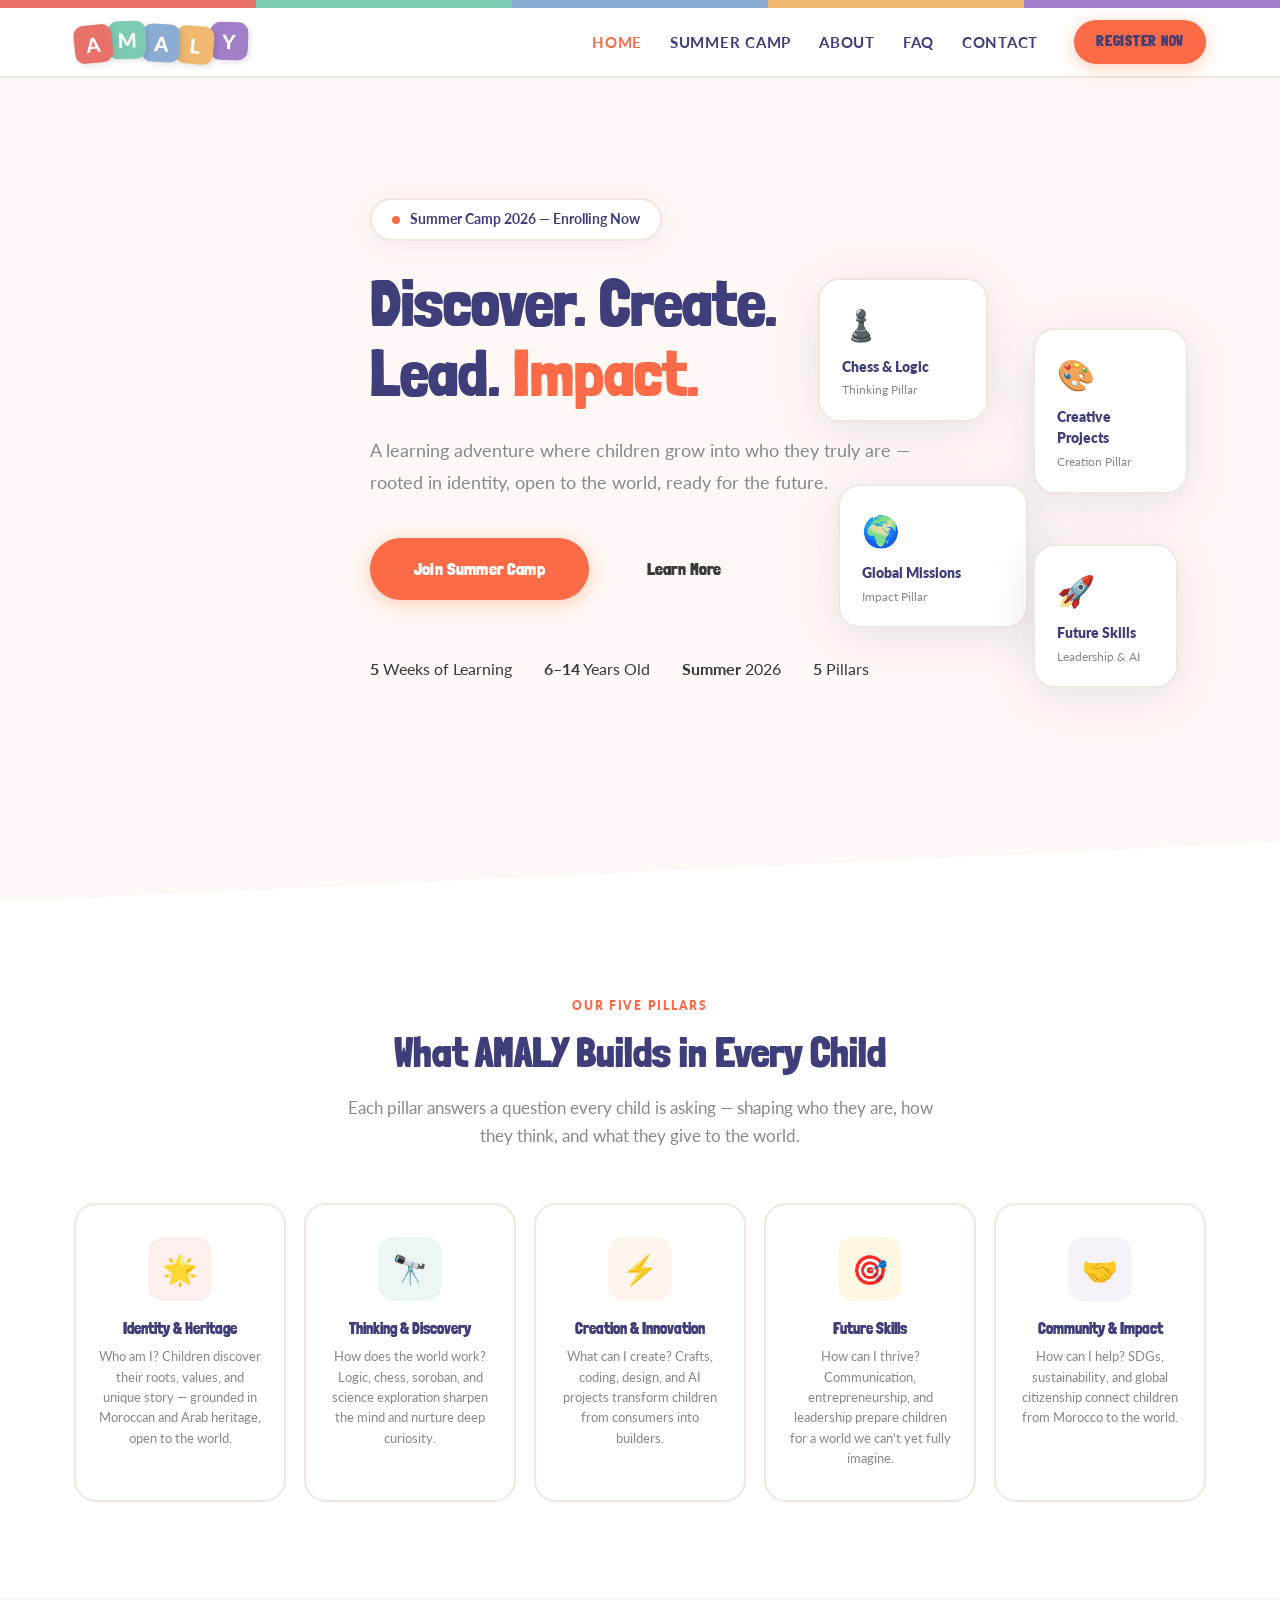
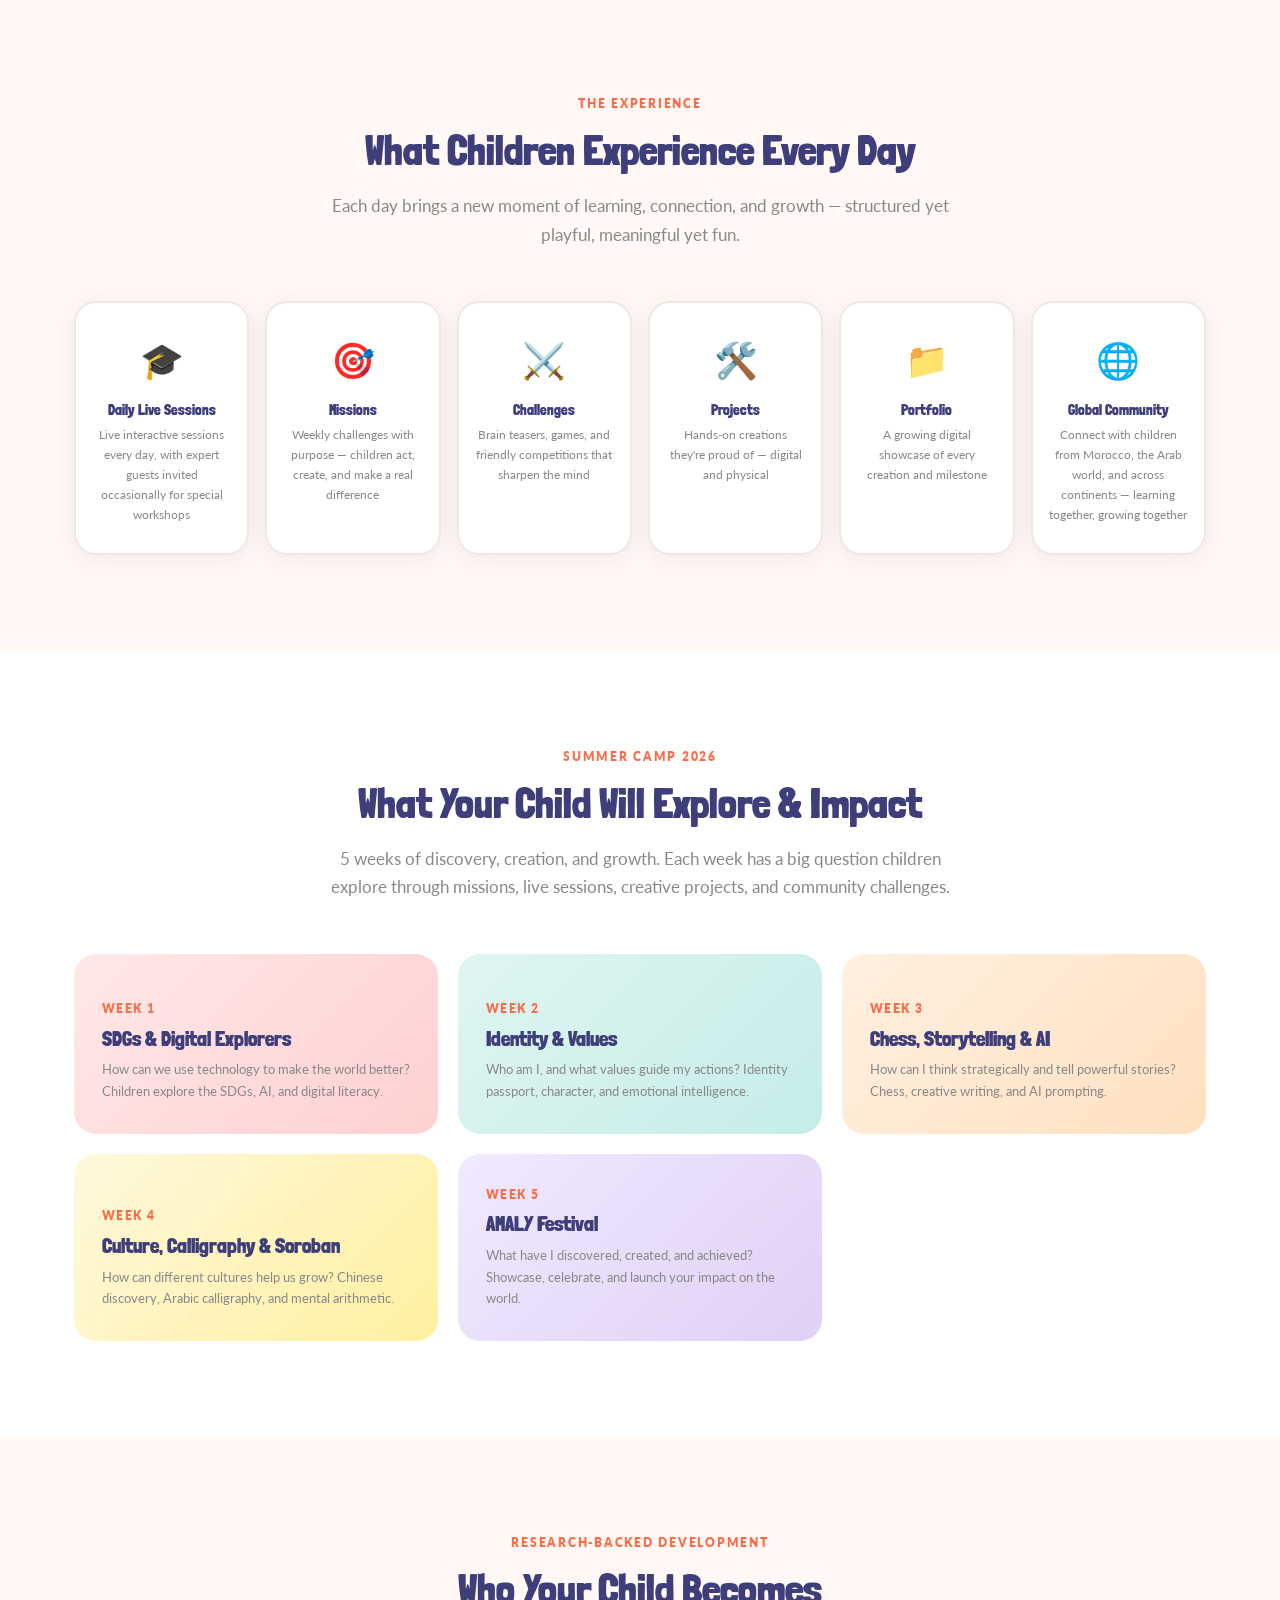
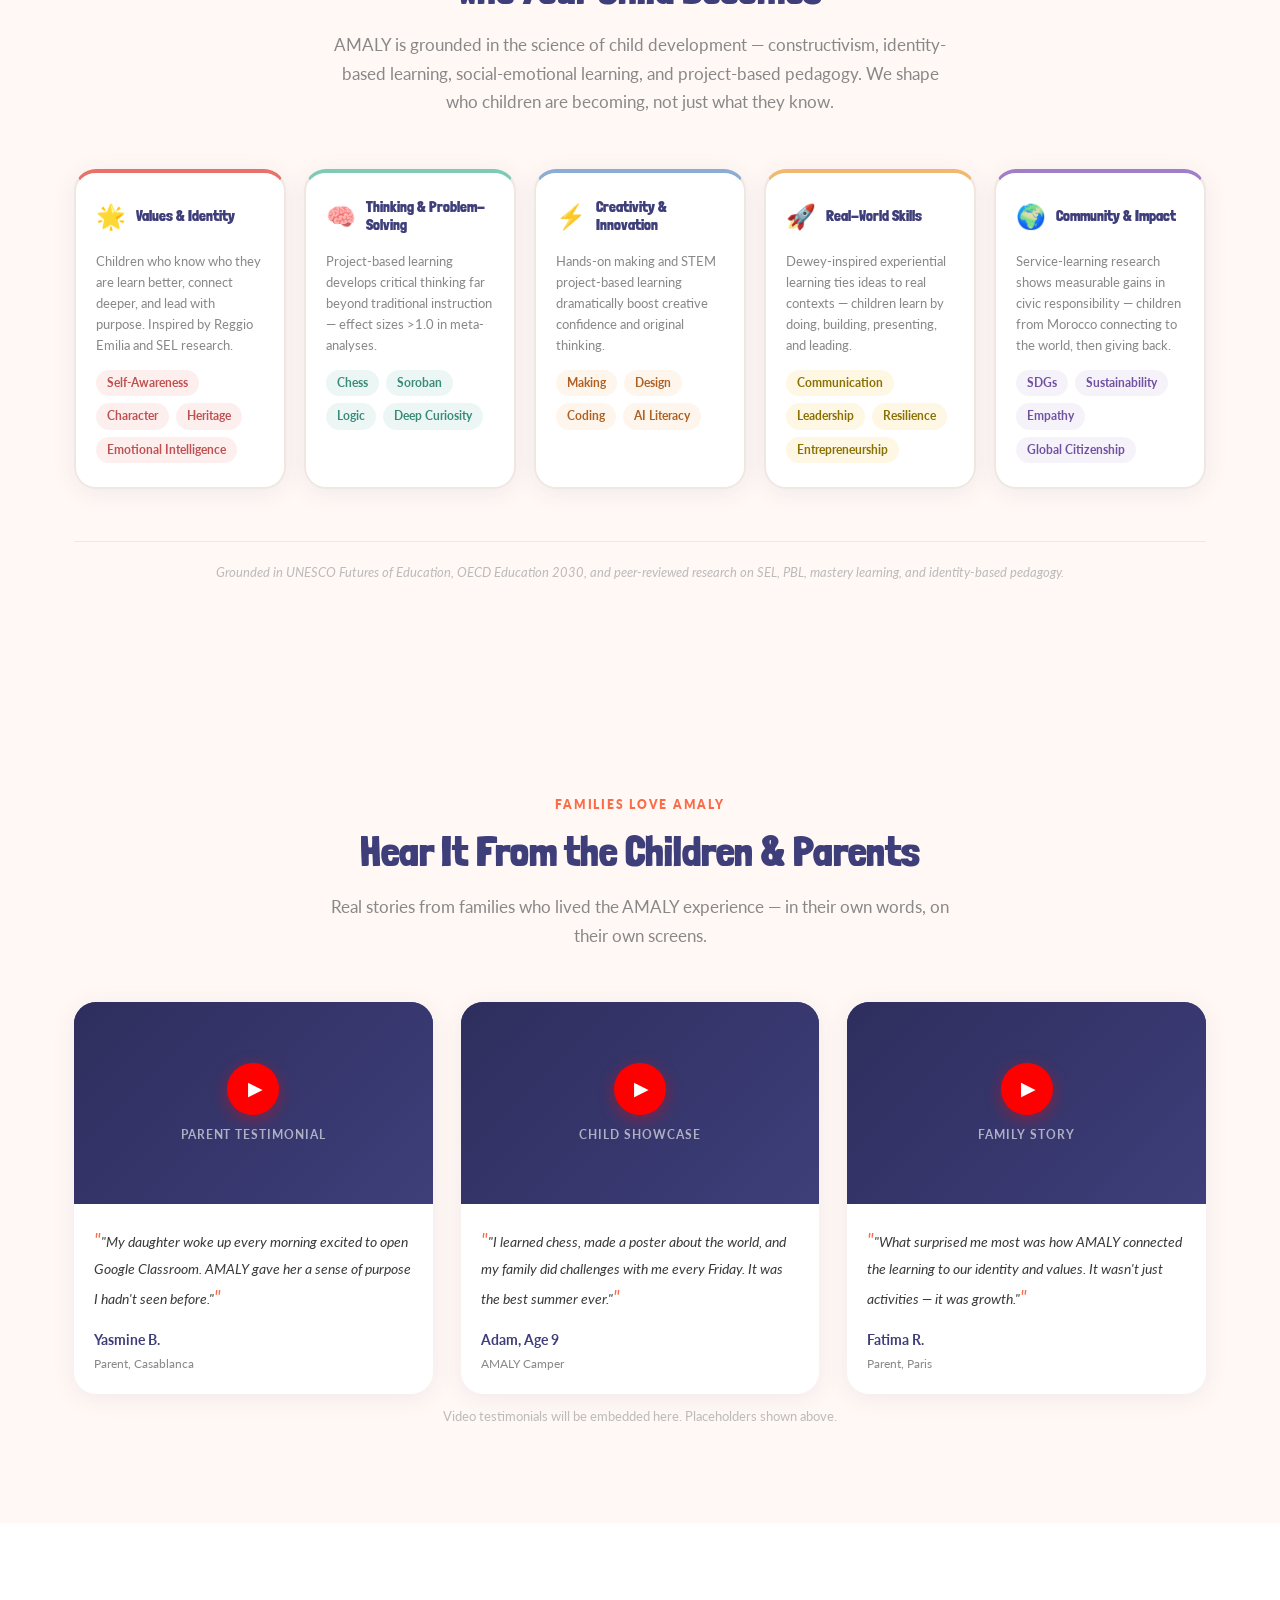
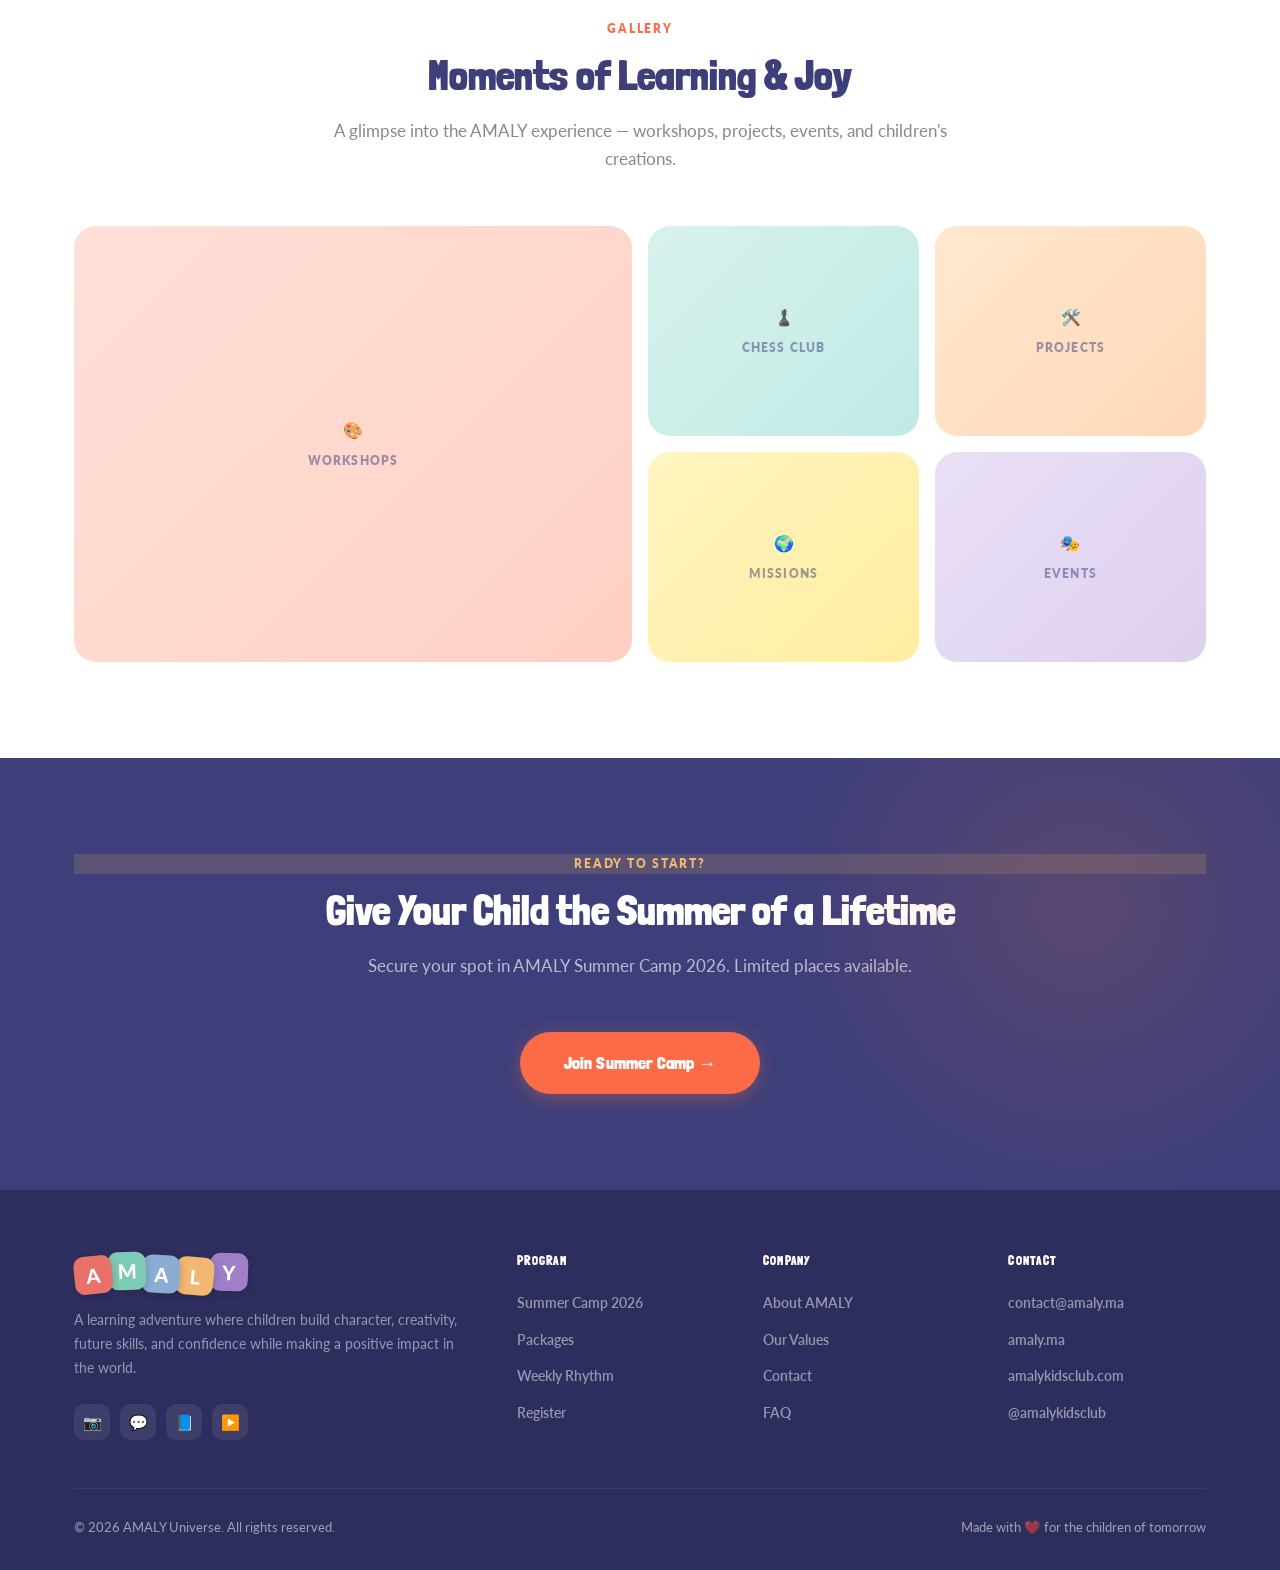
==== index.html @ b04ba28d "Logo colors, week cards, testimonials section, full weekly detail - Logo tiles: updated to exact col" ====
<!DOCTYPE html>
<html lang="en">
<head>
  <meta charset="UTF-8" />
  <meta name="viewport" content="width=device-width, initial-scale=1.0" />
  <title>AMALY Universe — Discover. Create. Lead. Impact.</title>
  <meta name="description" content="A learning adventure where children build character, creativity, future skills, and confidence while making a positive impact in the world." />
  <link rel="preconnect" href="https://fonts.googleapis.com" />
  <link rel="preconnect" href="https://fonts.gstatic.com" crossorigin />
  <link href="https://fonts.googleapis.com/css2?family=Londrina+Solid:wght@300;400;900&family=Lato:wght@400;700;900&display=swap" rel="stylesheet" />
  <link rel="stylesheet" href="css/style.css" />
</head>
<body>

<div class="top-stripe"></div>

<!-- NAVBAR -->
<nav class="navbar">
  <div class="navbar-inner">
    <a href="index.html" class="logo-tiles" style="text-decoration:none;">
      <div class="tile tile-coral">A</div>
      <div class="tile tile-mint">M</div>
      <div class="tile tile-peach">A</div>
      <div class="tile tile-yellow">L</div>
      <div class="tile tile-lavender">Y</div>
    </a>
    <ul class="nav-links">
      <li><a href="index.html" class="active">Home</a></li>
      <li><a href="summer-camp.html">Summer Camp</a></li>
      <li><a href="about.html">About</a></li>
      <li><a href="faq.html">FAQ</a></li>
      <li><a href="contact.html">Contact</a></li>
      <li><a href="register.html" class="btn btn-primary nav-cta">Register Now</a></li>
    </ul>
    <div class="hamburger" id="hamburger">
      <span></span><span></span><span></span>
    </div>
  </div>
</nav>

<!-- MOBILE NAV -->
<div class="mobile-nav">
  <button class="mobile-nav-close">✕</button>
  <a href="index.html">Home</a>
  <a href="summer-camp.html">Summer Camp</a>
  <a href="about.html">About</a>
  <a href="faq.html">FAQ</a>
  <a href="contact.html">Contact</a>
  <a href="register.html" class="btn btn-primary">Register Now</a>
</div>

<!-- HERO -->
<section class="hero">
  <div class="container">
    <div class="hero-content">
      <div class="hero-badge">
        <span class="dot"></span>
        Summer Camp 2026 — Enrolling Now
      </div>
      <h1 class="hero-title">
        Discover. Create.<br>Lead. <span class="highlight">Impact.</span>
      </h1>
      <p class="hero-sub">
        A learning adventure where children grow into who they truly are —
        rooted in identity, open to the world, ready for the future.
      </p>
      <div class="hero-ctas">
        <a href="summer-camp.html" class="btn btn-primary btn-lg">Join Summer Camp</a>
        <a href="#promises" class="btn btn-secondary btn-lg">Learn More</a>
      </div>
      <div class="hero-stats">
        <div class="hero-stat">
          <strong>5</strong>
          <span>Weeks of Learning</span>
        </div>
        <div class="hero-stat">
          <strong>6–14</strong>
          <span>Years Old</span>
        </div>
        <div class="hero-stat">
          <strong>Summer</strong>
          <span>2026</span>
        </div>
        <div class="hero-stat">
          <strong>5</strong>
          <span>Pillars</span>
        </div>
      </div>
    </div>
  </div>
  <div class="hero-visual">
    <div class="floating-cards">
      <div class="float-card">
        <div class="float-icon">♟️</div>
        <div class="float-label">Chess & Logic</div>
        <div class="float-sub">Thinking Pillar</div>
      </div>
      <div class="float-card">
        <div class="float-icon">🎨</div>
        <div class="float-label">Creative Projects</div>
        <div class="float-sub">Creation Pillar</div>
      </div>
      <div class="float-card">
        <div class="float-icon">🌍</div>
        <div class="float-label">Global Missions</div>
        <div class="float-sub">Impact Pillar</div>
      </div>
      <div class="float-card">
        <div class="float-icon">🚀</div>
        <div class="float-label">Future Skills</div>
        <div class="float-sub">Leadership & AI</div>
      </div>
    </div>
  </div>
</section>

<!-- SECTION 2: THE FIVE PILLARS -->
<section id="promises" class="promises">
  <div class="container">
    <div style="text-align:center;">
      <div class="section-label">Our Five Pillars</div>
      <h2 class="section-title">What AMALY Builds in Every Child</h2>
      <p class="section-sub">Each pillar answers a question every child is asking — shaping who they are,
        how they think, and what they give to the world.</p>
    </div>
    <div class="promises-grid">
      <div class="promise-card">
        <div class="promise-icon">🌟</div>
        <h3>Identity &amp; Heritage</h3>
        <p>Who am I? Children discover their roots, values, and unique story — grounded in Moroccan and Arab heritage, open to the world.</p>
      </div>
      <div class="promise-card">
        <div class="promise-icon">🔭</div>
        <h3>Thinking &amp; Discovery</h3>
        <p>How does the world work? Logic, chess, soroban, and science exploration sharpen the mind and nurture deep curiosity.</p>
      </div>
      <div class="promise-card">
        <div class="promise-icon">⚡</div>
        <h3>Creation &amp; Innovation</h3>
        <p>What can I create? Crafts, coding, design, and AI projects transform children from consumers into builders.</p>
      </div>
      <div class="promise-card">
        <div class="promise-icon">🎯</div>
        <h3>Future Skills</h3>
        <p>How can I thrive? Communication, entrepreneurship, and leadership prepare children for a world we can't yet fully imagine.</p>
      </div>
      <div class="promise-card">
        <div class="promise-icon">🤝</div>
        <h3>Community &amp; Impact</h3>
        <p>How can I help? SDGs, sustainability, and global citizenship connect children from Morocco to the world.</p>
      </div>
    </div>
  </div>
</section>

<!-- SECTION 3: WHAT CHILDREN EXPERIENCE -->
<section class="experience">
  <div class="container">
    <div style="text-align:center;">
      <div class="section-label">The Experience</div>
      <h2 class="section-title">What Children Experience Every Day</h2>
      <p class="section-sub">Each day brings a new moment of learning, connection, and growth —
        structured yet playful, meaningful yet fun.</p>
    </div>
    <div class="experience-grid">
      <div class="exp-card">
        <div class="exp-icon">🎓</div>
        <h3>Daily Live Sessions</h3>
        <p>Live interactive sessions every day, with expert guests invited occasionally for special workshops</p>
      </div>
      <div class="exp-card">
        <div class="exp-icon">🎯</div>
        <h3>Missions</h3>
        <p>Weekly challenges with purpose — children act, create, and make a real difference</p>
      </div>
      <div class="exp-card">
        <div class="exp-icon">⚔️</div>
        <h3>Challenges</h3>
        <p>Brain teasers, games, and friendly competitions that sharpen the mind</p>
      </div>
      <div class="exp-card">
        <div class="exp-icon">🛠️</div>
        <h3>Projects</h3>
        <p>Hands-on creations they're proud of — digital and physical</p>
      </div>
      <div class="exp-card">
        <div class="exp-icon">📁</div>
        <h3>Portfolio</h3>
        <p>A growing digital showcase of every creation and milestone</p>
      </div>
      <div class="exp-card">
        <div class="exp-icon">🌐</div>
        <h3>Global Community</h3>
        <p>Connect with children from Morocco, the Arab world, and across continents — learning together, growing together</p>
      </div>
    </div>
  </div>
</section>

<!-- SECTION 4: WHAT YOUR CHILD WILL EXPLORE -->
<section class="themes">
  <div class="container">
    <div style="text-align:center;">
      <div class="section-label">Summer Camp 2026</div>
      <h2 class="section-title">What Your Child Will Explore &amp; Impact</h2>
      <p class="section-sub">5 weeks of discovery, creation, and growth. Each week has a big question
        children explore through missions, live sessions, creative projects, and community challenges.</p>
    </div>
    <div class="themes-grid">
      <div class="theme-card">
        <div class="theme-content">
          <div class="theme-week">Week 1</div>
          <h3>SDGs &amp; Digital Explorers</h3>
          <p>How can we use technology to make the world better? Children explore the SDGs, AI, and digital literacy.</p>
        </div>
      </div>
      <div class="theme-card">
        <div class="theme-content">
          <div class="theme-week">Week 2</div>
          <h3>Identity &amp; Values</h3>
          <p>Who am I, and what values guide my actions? Identity passport, character, and emotional intelligence.</p>
        </div>
      </div>
      <div class="theme-card">
        <div class="theme-content">
          <div class="theme-week">Week 3</div>
          <h3>Chess, Storytelling &amp; AI</h3>
          <p>How can I think strategically and tell powerful stories? Chess, creative writing, and AI prompting.</p>
        </div>
      </div>
      <div class="theme-card">
        <div class="theme-content">
          <div class="theme-week">Week 4</div>
          <h3>Culture, Calligraphy &amp; Soroban</h3>
          <p>How can different cultures help us grow? Chinese discovery, Arabic calligraphy, and mental arithmetic.</p>
        </div>
      </div>
      <div class="theme-card">
        <div class="theme-content">
          <div class="theme-week">Week 5</div>
          <h3>AMALY Festival</h3>
          <p>What have I discovered, created, and achieved? Showcase, celebrate, and launch your impact on the world.</p>
        </div>
      </div>
    </div>
  </div>
</section>

<!-- SECTION 5: WHO YOUR CHILD BECOMES -->
<section class="competencies">
  <div class="container">
    <div class="comp-header" style="text-align:center;">
      <div class="section-label">Research-Backed Development</div>
      <h2 class="section-title">Who Your Child Becomes</h2>
      <p class="section-sub">AMALY is grounded in the science of child development —
        constructivism, identity-based learning, social-emotional learning, and project-based pedagogy.
        We shape who children are becoming, not just what they know.</p>
    </div>
    <div class="comp-grid">
      <div class="comp-pillar">
        <div class="comp-pillar-header">
          <div class="comp-emoji">🌟</div>
          <h3>Values &amp; Identity</h3>
        </div>
        <p class="comp-desc">Children who know who they are learn better, connect deeper, and lead with purpose. Inspired by Reggio Emilia and SEL research.</p>
        <div class="comp-tags">
          <span class="comp-tag">Self-Awareness</span>
          <span class="comp-tag">Character</span>
          <span class="comp-tag">Heritage</span>
          <span class="comp-tag">Emotional Intelligence</span>
        </div>
      </div>
      <div class="comp-pillar">
        <div class="comp-pillar-header">
          <div class="comp-emoji">🧠</div>
          <h3>Thinking &amp; Problem-Solving</h3>
        </div>
        <p class="comp-desc">Project-based learning develops critical thinking far beyond traditional instruction — effect sizes >1.0 in meta-analyses.</p>
        <div class="comp-tags">
          <span class="comp-tag">Chess</span>
          <span class="comp-tag">Soroban</span>
          <span class="comp-tag">Logic</span>
          <span class="comp-tag">Deep Curiosity</span>
        </div>
      </div>
      <div class="comp-pillar">
        <div class="comp-pillar-header">
          <div class="comp-emoji">⚡</div>
          <h3>Creativity &amp; Innovation</h3>
        </div>
        <p class="comp-desc">Hands-on making and STEM project-based learning dramatically boost creative confidence and original thinking.</p>
        <div class="comp-tags">
          <span class="comp-tag">Making</span>
          <span class="comp-tag">Design</span>
          <span class="comp-tag">Coding</span>
          <span class="comp-tag">AI Literacy</span>
        </div>
      </div>
      <div class="comp-pillar">
        <div class="comp-pillar-header">
          <div class="comp-emoji">🚀</div>
          <h3>Real-World Skills</h3>
        </div>
        <p class="comp-desc">Dewey-inspired experiential learning ties ideas to real contexts — children learn by doing, building, presenting, and leading.</p>
        <div class="comp-tags">
          <span class="comp-tag">Communication</span>
          <span class="comp-tag">Leadership</span>
          <span class="comp-tag">Resilience</span>
          <span class="comp-tag">Entrepreneurship</span>
        </div>
      </div>
      <div class="comp-pillar">
        <div class="comp-pillar-header">
          <div class="comp-emoji">🌍</div>
          <h3>Community &amp; Impact</h3>
        </div>
        <p class="comp-desc">Service-learning research shows measurable gains in civic responsibility — children from Morocco connecting to the world, then giving back.</p>
        <div class="comp-tags">
          <span class="comp-tag">SDGs</span>
          <span class="comp-tag">Sustainability</span>
          <span class="comp-tag">Empathy</span>
          <span class="comp-tag">Global Citizenship</span>
        </div>
      </div>
    </div>

    <div class="research-note">
      <p>Grounded in UNESCO Futures of Education, OECD Education 2030, and peer-reviewed research on SEL, PBL, mastery learning, and identity-based pedagogy.</p>
    </div>

  </div>
</section>

<!-- SECTION 6: TESTIMONIALS -->
<section class="testimonials">
  <div class="container">
    <div style="text-align:center;">
      <div class="section-label">Families Love AMALY</div>
      <h2 class="section-title">Hear It From the Children &amp; Parents</h2>
      <p class="section-sub">Real stories from families who lived the AMALY experience —
        in their own words, on their own screens.</p>
    </div>
    <div class="testimonials-grid">

      <div class="testimonial-card">
        <div class="yt-placeholder">
          <div class="yt-thumb">
            <div class="yt-play">▶</div>
            <div class="yt-label">Parent Testimonial</div>
          </div>
        </div>
        <div class="testimonial-body">
          <p class="testimonial-quote">"My daughter woke up every morning excited to open Google Classroom. AMALY gave her a sense of purpose I hadn't seen before."</p>
          <div class="testimonial-author">
            <strong>Yasmine B.</strong>
            <span>Parent, Casablanca</span>
          </div>
        </div>
      </div>

      <div class="testimonial-card">
        <div class="yt-placeholder">
          <div class="yt-thumb">
            <div class="yt-play">▶</div>
            <div class="yt-label">Child Showcase</div>
          </div>
        </div>
        <div class="testimonial-body">
          <p class="testimonial-quote">"I learned chess, made a poster about the world, and my family did challenges with me every Friday. It was the best summer ever."</p>
          <div class="testimonial-author">
            <strong>Adam, Age 9</strong>
            <span>AMALY Camper</span>
          </div>
        </div>
      </div>

      <div class="testimonial-card">
        <div class="yt-placeholder">
          <div class="yt-thumb">
            <div class="yt-play">▶</div>
            <div class="yt-label">Family Story</div>
          </div>
        </div>
        <div class="testimonial-body">
          <p class="testimonial-quote">"What surprised me most was how AMALY connected the learning to our identity and values. It wasn't just activities — it was growth."</p>
          <div class="testimonial-author">
            <strong>Fatima R.</strong>
            <span>Parent, Paris</span>
          </div>
        </div>
      </div>

    </div>
    <p style="text-align:center; color:var(--gray-lt); font-size:0.82rem; margin-top:12px;">
      Video testimonials will be embedded here. Placeholders shown above.
    </p>
  </div>
</section>

<!-- SECTION 7: GALLERY -->
<section class="gallery">
  <div class="container">
    <div style="text-align:center;">
      <div class="section-label">Gallery</div>
      <h2 class="section-title">Moments of Learning &amp; Joy</h2>
      <p class="section-sub">A glimpse into the AMALY experience —
        workshops, projects, events, and children's creations.</p>
    </div>
    <div class="gallery-grid">
      <div class="gallery-item">
        <div class="gallery-placeholder">
          <div>🎨</div>
          <span>Workshops</span>
        </div>
      </div>
      <div class="gallery-item">
        <div class="gallery-placeholder">
          <div>♟️</div>
          <span>Chess Club</span>
        </div>
      </div>
      <div class="gallery-item">
        <div class="gallery-placeholder">
          <div>🛠️</div>
          <span>Projects</span>
        </div>
      </div>
      <div class="gallery-item">
        <div class="gallery-placeholder">
          <div>🌍</div>
          <span>Missions</span>
        </div>
      </div>
      <div class="gallery-item">
        <div class="gallery-placeholder">
          <div>🎭</div>
          <span>Events</span>
        </div>
      </div>
    </div>
  </div>
</section>

<!-- FINAL CTA -->
<section class="home-cta">
  <div class="container">
    <div class="section-label">Ready to Start?</div>
    <h2 class="section-title">Give Your Child the Summer of a Lifetime</h2>
    <p class="section-sub">Secure your spot in AMALY Summer Camp 2026. Limited places available.</p>
    <a href="register.html" class="btn btn-primary btn-lg">Join Summer Camp →</a>
  </div>
</section>

<!-- FOOTER -->
<footer>
  <div class="container">
    <div class="footer-grid">
      <div class="footer-brand">
        <div class="logo-tiles" style="margin-bottom:12px;">
          <div class="tile tile-coral">A</div>
          <div class="tile tile-mint">M</div>
          <div class="tile tile-peach">A</div>
          <div class="tile tile-yellow">L</div>
          <div class="tile tile-lavender">Y</div>
        </div>
        <p>A learning adventure where children build character, creativity, future skills, and confidence while making a positive impact in the world.</p>
        <div class="footer-socials">
          <a href="#" class="social-link" aria-label="Instagram">📷</a>
          <a href="#" class="social-link" aria-label="WhatsApp">💬</a>
          <a href="#" class="social-link" aria-label="Facebook">📘</a>
          <a href="#" class="social-link" aria-label="YouTube">▶️</a>
        </div>
      </div>
      <div>
        <h4>Program</h4>
        <ul>
          <li><a href="summer-camp.html">Summer Camp 2026</a></li>
          <li><a href="summer-camp.html#packages">Packages</a></li>
          <li><a href="summer-camp.html#rhythm">Weekly Rhythm</a></li>
          <li><a href="register.html">Register</a></li>
        </ul>
      </div>
      <div>
        <h4>Company</h4>
        <ul>
          <li><a href="about.html">About AMALY</a></li>
          <li><a href="about.html#values">Our Values</a></li>
          <li><a href="contact.html">Contact</a></li>
          <li><a href="faq.html">FAQ</a></li>
        </ul>
      </div>
      <div>
        <h4>Contact</h4>
        <ul>
          <li><a href="mailto:contact@amaly.ma">contact@amaly.ma</a></li>
          <li><a href="#">amaly.ma</a></li>
          <li><a href="#">amalykidsclub.com</a></li>
          <li><a href="#">@amalykidsclub</a></li>
        </ul>
      </div>
    </div>
    <div class="footer-bottom">
      <span>© 2026 AMALY Universe. All rights reserved.</span>
      <span>Made with ❤️ for the children of tomorrow</span>
    </div>
  </div>
</footer>

<script src="js/main.js"></script>
</body>
</html>
---- css/style.css ----
/* ============================================
   AMALY Universe — Brand-aligned Styles
   Colors & identity from amalykidsclub.com
   ============================================ */

/* --- RESET & BASE --- */
*, *::before, *::after { box-sizing: border-box; margin: 0; padding: 0; }

:root {
  /* AMALY Brand Palette — exact logo tile colors */
  --coral:    #E8716A;   /* A — coral salmon */
  --mint:     #7ECBB5;   /* M — sage mint */
  --peach:    #8BADD4;   /* A — periwinkle blue */
  --yellow:   #F0B870;   /* L — warm peach */
  --lavender: #A07EC8;   /* Y — medium purple */

  /* Primary action color (exact from amalykidsclub.com) */
  --primary:  #fb6b47;
  --primary-dark: #abcd52;   /* AMALY signature: orange→lime hover */

  /* Navy from top bar + teal accent from site */
  --navy:     #3E3E7A;
  --navy-dark:#2E2E5E;
  --teal:     #01a2a6;

  /* Neutrals */
  --white:    #FFFFFF;
  --cream:    #FFF8F4;   /* warm off-white */
  --light:    #FFF3EE;
  --border:   #F0E8E0;
  --text:     #3A3A3A;
  --gray:     #888888;
  --gray-lt:  #BBBBBB;

  --font-head:  'Londrina Solid', cursive;
  --font-body:  'Lato', sans-serif;

  --radius:     14px;
  --radius-lg:  22px;
  --radius-xl:  32px;
  --shadow:     0 4px 24px rgba(62,62,122,0.08);
  --shadow-lg:  0 8px 48px rgba(62,62,122,0.13);
  --transition: 0.25s ease;
}

html { scroll-behavior: smooth; font-size: 16px; }

body {
  font-family: var(--font-body);
  color: var(--text);
  background: var(--white);
  line-height: 1.6;
  overflow-x: hidden;
}

h1, h2, h3, h4, h5 {
  font-family: var(--font-head);
  font-weight: 800;
  line-height: 1.2;
}

a { text-decoration: none; color: inherit; }
img { max-width: 100%; height: auto; display: block; }
ul { list-style: none; }

.container {
  max-width: 1180px;
  margin: 0 auto;
  padding: 0 24px;
}

.section-label {
  display: block;
  text-align: center;
  font-size: 0.78rem;
  font-weight: 800;
  letter-spacing: 0.14em;
  text-transform: uppercase;
  color: var(--primary);
  margin-bottom: 12px;
}

.section-label span,
.section-label {
  /* pill wrapper when used inline */
}

section > .container > .section-label,
section > .container > div > .section-label {
  display: block;
  text-align: center;
}

.section-title {
  font-size: clamp(1.8rem, 4vw, 2.6rem);
  margin-bottom: 16px;
  color: var(--navy);
  text-align: center;
}

.section-sub {
  font-size: 1.05rem;
  color: var(--gray);
  max-width: 620px;
  margin: 0 auto 52px;
  text-align: center;
  line-height: 1.7;
}

section { padding: 96px 0; }

/* ============================================
   AMALY LOGO TILES
   ============================================ */
.logo-tiles {
  display: flex;
  align-items: center;
  gap: -4px; /* overlapping handled by margin */
}

.tile {
  display: flex;
  align-items: center;
  justify-content: center;
  width: 38px;
  height: 38px;
  border-radius: 10px;
  font-family: 'Lato', sans-serif;
  font-weight: 900;
  font-size: 1.25rem;
  color: white;
  letter-spacing: 0;
  line-height: 1;
  margin-right: -4px; /* overlapping tiles */
  position: relative;
  box-shadow: 2px 2px 6px rgba(0,0,0,0.12);
}

/* Cascading tilt — matches the logo exactly */
.tile:nth-child(1) { transform: rotate(-6deg) translateY(2px); z-index: 5; }
.tile:nth-child(2) { transform: rotate(-2deg) translateY(-2px); z-index: 4; }
.tile:nth-child(3) { transform: rotate(3deg) translateY(1px); z-index: 3; }
.tile:nth-child(4) { transform: rotate(5deg) translateY(3px); z-index: 2; }
.tile:nth-child(5) { transform: rotate(2deg) translateY(-1px); z-index: 1; margin-right: 0; }

.tile-coral   { background: #E8716A; } /* A — coral salmon */
.tile-mint    { background: #7ECBB5; } /* M — sage mint */
.tile-peach   { background: #8BADD4; } /* A — periwinkle blue */
.tile-yellow  { background: #F0B870; color: white; } /* L — warm peach */
.tile-lavender{ background: #A07EC8; } /* Y — medium purple */

.tile-dot {
  font-family: var(--font-head);
  font-weight: 800;
  font-size: 0.75rem;
  color: var(--primary);
  margin-left: 10px;
  margin-top: 8px;
}

/* Large logo variant */
.logo-tiles.lg .tile {
  width: 58px; height: 58px;
  border-radius: 16px;
  font-size: 2rem;
  margin-right: -6px;
}
.logo-tiles.lg .tile-dot {
  font-size: 1rem;
  margin-top: 14px;
  margin-left: 14px;
}

/* ============================================
   BUTTONS
   ============================================ */
.btn {
  display: inline-flex;
  align-items: center;
  gap: 8px;
  padding: 13px 30px;
  border-radius: 100px;
  font-family: var(--font-head);
  font-weight: 800;
  font-size: 1rem;
  cursor: pointer;
  border: none;
  transition: var(--transition);
  white-space: nowrap;
  letter-spacing: 0.01em;
}

.btn-primary {
  background: var(--primary);
  color: var(--white);
  box-shadow: 0 4px 18px rgba(240,123,63,0.35);
}
.btn-primary:hover {
  background: var(--primary-dark);
  transform: translateY(-2px);
  box-shadow: 0 8px 28px rgba(240,123,63,0.45);
}

.btn-navy {
  background: var(--navy);
  color: var(--white);
  box-shadow: 0 4px 18px rgba(62,62,122,0.25);
}
.btn-navy:hover {
  background: var(--navy-dark);
  transform: translateY(-2px);
}

.btn-white {
  background: var(--white);
  color: var(--primary);
  box-shadow: 0 4px 18px rgba(0,0,0,0.1);
}
.btn-white:hover {
  transform: translateY(-2px);
  box-shadow: 0 8px 28px rgba(0,0,0,0.15);
}

.btn-outline {
  background: transparent;
  color: var(--primary);
  border: 2.5px solid var(--primary);
}
.btn-outline:hover {
  background: var(--primary);
  color: var(--white);
}

.btn-outline-white {
  background: transparent;
  color: var(--white);
  border: 2.5px solid rgba(255,255,255,0.7);
}
.btn-outline-white:hover {
  background: rgba(255,255,255,0.15);
  border-color: var(--white);
}

.btn-lg { padding: 17px 44px; font-size: 1.1rem; }

/* ============================================
   TOP STRIPE (brand accent bar)
   ============================================ */
.top-stripe {
  height: 8px;
  background: linear-gradient(90deg,
    #E8716A 0% 20%,
    #7ECBB5 20% 40%,
    #8BADD4 40% 60%,
    #F0B870 60% 80%,
    #A07EC8 80% 100%
  );
  position: fixed;
  top: 0; left: 0; right: 0;
  z-index: 1001;
}

/* ============================================
   NAVBAR
   ============================================ */
.navbar {
  position: fixed;
  top: 8px; left: 0; right: 0;
  z-index: 1000;
  background: var(--white);
  border-bottom: 2px solid var(--border);
  transition: var(--transition);
}

.navbar.scrolled {
  box-shadow: 0 2px 20px rgba(62,62,122,0.1);
}

.navbar-inner {
  max-width: 1180px;
  margin: 0 auto;
  padding: 0 24px;
  height: 68px;
  display: flex;
  align-items: center;
  justify-content: space-between;
}

.nav-links {
  display: flex;
  align-items: center;
  gap: 28px;
}

.nav-links a {
  color: var(--navy);
  font-size: 0.92rem;
  font-weight: 700;
  transition: var(--transition);
  text-transform: uppercase;
  letter-spacing: 0.05em;
}

.nav-links a:hover { color: var(--primary); }
.nav-links a.active { color: var(--primary); }

.nav-cta {
  margin-left: 8px;
  padding: 10px 22px;
  font-size: 0.9rem;
  text-transform: none;
  letter-spacing: 0;
}

.hamburger {
  display: none;
  flex-direction: column;
  gap: 5px;
  cursor: pointer;
  padding: 8px;
}

.hamburger span {
  display: block;
  width: 24px;
  height: 2.5px;
  background: var(--navy);
  border-radius: 3px;
  transition: var(--transition);
}

/* ============================================
   MOBILE NAV
   ============================================ */
.mobile-nav {
  position: fixed;
  inset: 0;
  z-index: 999;
  background: var(--white);
  display: flex;
  flex-direction: column;
  align-items: center;
  justify-content: center;
  gap: 28px;
  transform: translateX(100%);
  transition: transform 0.35s cubic-bezier(0.4, 0, 0.2, 1);
}

.mobile-nav.open { transform: translateX(0); }

.mobile-nav a {
  color: var(--navy);
  font-size: 1.4rem;
  font-weight: 800;
  transition: var(--transition);
  text-transform: uppercase;
}

.mobile-nav a:hover { color: var(--primary); }

.mobile-nav-close {
  position: absolute;
  top: 20px; right: 20px;
  font-size: 1.5rem;
  color: var(--navy);
  cursor: pointer;
  background: none;
  border: none;
  width: 40px; height: 40px;
  display: flex;
  align-items: center;
  justify-content: center;
  border-radius: 50%;
  transition: var(--transition);
}

.mobile-nav-close:hover { background: var(--light); }

/* ============================================
   HERO — HOME
   ============================================ */
.hero {
  min-height: 100vh;
  background: var(--cream);
  display: flex;
  align-items: center;
  position: relative;
  overflow: hidden;
  padding-top: 76px; /* navbar + stripe */
}

/* Wavy bottom edge like the original site */
.hero::after {
  content: '';
  position: absolute;
  bottom: -2px; left: 0; right: 0;
  height: 60px;
  background: var(--white);
  clip-path: polygon(0 60px, 100% 0, 100% 60px);
}

/* Decorative blobs */
.hero-blob {
  position: absolute;
  border-radius: 50%;
  filter: blur(60px);
  opacity: 0.25;
  pointer-events: none;
}

.hero-blob-1 {
  width: 500px; height: 500px;
  background: var(--coral);
  top: -100px; right: 5%;
}

.hero-blob-2 {
  width: 350px; height: 350px;
  background: var(--mint);
  bottom: 0; left: -80px;
}

.hero-blob-3 {
  width: 280px; height: 280px;
  background: var(--yellow);
  top: 30%; right: 20%;
}

.hero-content {
  position: relative;
  z-index: 2;
  max-width: 680px;
}

.hero-badge {
  display: inline-flex;
  align-items: center;
  gap: 10px;
  background: white;
  border: 2px solid var(--border);
  color: var(--navy);
  padding: 8px 20px;
  border-radius: 100px;
  font-size: 0.88rem;
  font-weight: 700;
  margin-bottom: 28px;
  box-shadow: var(--shadow);
}

.hero-badge .dot {
  width: 8px; height: 8px;
  background: var(--primary);
  border-radius: 50%;
  animation: pulse 2s infinite;
}

@keyframes pulse {
  0%, 100% { opacity: 1; transform: scale(1); }
  50% { opacity: 0.5; transform: scale(1.5); }
}

.hero-title {
  font-size: clamp(2.4rem, 5.5vw, 4rem);
  color: var(--navy);
  margin-bottom: 24px;
  line-height: 1.1;
}

.hero-title .highlight {
  color: var(--primary);
  position: relative;
}

.hero-sub {
  font-size: 1.15rem;
  color: var(--gray);
  margin-bottom: 40px;
  max-width: 540px;
  line-height: 1.75;
}

.hero-ctas {
  display: flex;
  gap: 14px;
  flex-wrap: wrap;
}

.hero-stats {
  display: flex;
  gap: 32px;
  margin-top: 56px;
  flex-wrap: wrap;
}

.hero-stat-card {
  background: white;
  border-radius: var(--radius-lg);
  padding: 18px 24px;
  box-shadow: var(--shadow);
  border: 2px solid var(--border);
  text-align: center;
  min-width: 110px;
}

.hero-stat-card strong {
  display: block;
  font-size: 1.7rem;
  font-weight: 900;
  color: var(--navy);
  line-height: 1;
  margin-bottom: 4px;
}

.hero-stat-card span {
  font-size: 0.78rem;
  color: var(--gray);
  font-weight: 700;
  text-transform: uppercase;
  letter-spacing: 0.06em;
}

.hero-visual {
  position: absolute;
  right: 0; top: 76px; bottom: 0;
  width: 44%;
  display: flex;
  align-items: center;
  justify-content: center;
  z-index: 1;
}

/* Floating activity cards */
.floating-cards { position: relative; width: 380px; height: 460px; }

.float-card {
  position: absolute;
  background: white;
  border-radius: var(--radius-lg);
  padding: 20px 22px;
  box-shadow: var(--shadow-lg);
  border: 2px solid var(--border);
  animation: floatUp 6s ease-in-out infinite;
}

.float-card:nth-child(1) { top: 20px; left: 10px; width: 170px; animation-delay: 0s; }
.float-card:nth-child(2) { top: 70px; right: 0; width: 155px; animation-delay: 1.8s; }
.float-card:nth-child(3) { bottom: 90px; left: 30px; width: 190px; animation-delay: 3.2s; }
.float-card:nth-child(4) { bottom: 30px; right: 10px; width: 145px; animation-delay: 4.6s; }

@keyframes floatUp {
  0%, 100% { transform: translateY(0); }
  50% { transform: translateY(-10px); }
}

.float-icon { font-size: 1.9rem; margin-bottom: 8px; }

.float-label {
  font-size: 0.85rem;
  font-weight: 800;
  color: var(--navy);
}

.float-sub {
  font-size: 0.72rem;
  color: var(--gray);
  margin-top: 3px;
}

.float-pill {
  display: inline-block;
  margin-top: 8px;
  font-size: 0.68rem;
  font-weight: 800;
  padding: 3px 10px;
  border-radius: 100px;
  color: white;
}

/* ============================================
   SECTION: FIVE PROMISES
   ============================================ */
.promises { background: var(--white); text-align: center; }

.promises-grid {
  display: grid;
  grid-template-columns: repeat(5, minmax(0, 1fr));
  gap: 18px;
  margin-top: 48px;
}

.promise-card {
  background: var(--white);
  border: 2.5px solid var(--border);
  border-radius: var(--radius-lg);
  padding: 32px 20px;
  text-align: center;
  cursor: pointer;
  transition: var(--transition);
}

.promise-card:hover {
  transform: translateY(-6px);
  box-shadow: var(--shadow-lg);
}

.promise-card:nth-child(1):hover { border-color: var(--coral); }
.promise-card:nth-child(2):hover { border-color: var(--mint); }
.promise-card:nth-child(3):hover { border-color: var(--peach); }
.promise-card:nth-child(4):hover { border-color: var(--yellow); }
.promise-card:nth-child(5):hover { border-color: var(--lavender); }

.promise-icon {
  width: 64px; height: 64px;
  border-radius: 16px;
  margin: 0 auto 18px;
  display: flex;
  align-items: center;
  justify-content: center;
  font-size: 1.8rem;
}

.promise-card:nth-child(1) .promise-icon { background: rgba(240,122,122,0.12); }
.promise-card:nth-child(2) .promise-icon { background: rgba(126,202,188,0.15); }
.promise-card:nth-child(3) .promise-icon { background: rgba(245,170,111,0.12); }
.promise-card:nth-child(4) .promise-icon { background: rgba(245,200,74,0.15); }
.promise-card:nth-child(5) .promise-icon { background: rgba(196,168,223,0.15); }

.promise-card h3 { font-size: 1rem; margin-bottom: 8px; color: var(--navy); }
.promise-card p { font-size: 0.82rem; color: var(--gray); line-height: 1.55; }

/* ============================================
   SECTION: EXPERIENCE
   ============================================ */
.experience { background: var(--cream); text-align: center; }

.experience-grid {
  display: grid;
  grid-template-columns: repeat(6, 1fr);
  gap: 16px;
  margin-top: 48px;
}

.exp-card {
  background: var(--white);
  border-radius: var(--radius-lg);
  padding: 28px 16px;
  text-align: center;
  box-shadow: var(--shadow);
  border: 2px solid var(--border);
  transition: var(--transition);
}

.exp-card:hover { transform: translateY(-4px); box-shadow: var(--shadow-lg); }
.exp-card:nth-child(1):hover { border-color: var(--coral); }
.exp-card:nth-child(2):hover { border-color: var(--mint); }
.exp-card:nth-child(3):hover { border-color: var(--peach); }
.exp-card:nth-child(4):hover { border-color: var(--yellow); }
.exp-card:nth-child(5):hover { border-color: var(--lavender); }
.exp-card:nth-child(6):hover { border-color: var(--primary); }

.exp-icon { font-size: 2.2rem; margin-bottom: 14px; }
.exp-card h3 { font-size: 0.92rem; font-weight: 800; color: var(--navy); margin-bottom: 6px; }
.exp-card p { font-size: 0.78rem; color: var(--gray); }

/* ============================================
   SECTION: SUMMER THEMES
   ============================================ */
.themes { background: var(--white); text-align: center; }

.themes-grid {
  display: grid;
  grid-template-columns: repeat(3, 1fr);
  gap: 20px;
  margin-top: 48px;
}

.theme-card {
  border-radius: var(--radius-lg);
  padding: 32px 28px;
  text-align: left;
  position: relative;
  overflow: hidden;
  min-height: 180px;
  display: flex;
  flex-direction: column;
  justify-content: flex-end;
  transition: var(--transition);
}

.theme-card:hover { transform: translateY(-4px); box-shadow: var(--shadow-lg); }

.theme-card:nth-child(1) { background: linear-gradient(135deg, #FFE8E8, #FFD0D0); }
.theme-card:nth-child(2) { background: linear-gradient(135deg, #E0F5F2, #C5EDE8); }
.theme-card:nth-child(3) { background: linear-gradient(135deg, #FFF0E0, #FFE0C0); }
.theme-card:nth-child(4) { background: linear-gradient(135deg, #FFF8DC, #FFF0A0); }
.theme-card:nth-child(5) { background: linear-gradient(135deg, #F0EAFF, #E0D0F5); }
.theme-card:nth-child(6) { background: linear-gradient(135deg, var(--navy), var(--navy-dark)); }

.theme-week {
  font-size: 0.72rem;
  font-weight: 800;
  letter-spacing: 0.12em;
  text-transform: uppercase;
  color: var(--primary);
  margin-bottom: 8px;
}

.theme-card:nth-child(6) .theme-week { color: rgba(255,255,255,0.6); }

.theme-card h3 { font-size: 1.3rem; color: var(--navy); margin-bottom: 8px; }
.theme-card:nth-child(6) h3 { color: white; }

.theme-card p { font-size: 0.83rem; color: var(--gray); }
.theme-card:nth-child(6) p { color: rgba(255,255,255,0.7); }

.theme-number {
  position: absolute;
  top: 20px; right: 24px;
  font-size: 4rem;
  font-weight: 900;
  opacity: 0.08;
  color: var(--navy);
  line-height: 1;
}

.theme-card:nth-child(6) .theme-number { color: white; opacity: 0.12; }

/* ============================================
   SECTION: COMPETENCIES
   ============================================ */
.competencies { background: var(--cream); }

.comp-header { text-align: center; }

.comp-grid {
  display: grid;
  grid-template-columns: repeat(5, 1fr);
  gap: 18px;
  margin-top: 48px;
}

.comp-pillar {
  background: var(--white);
  border-radius: var(--radius-lg);
  padding: 24px 20px;
  box-shadow: var(--shadow);
  border: 2.5px solid var(--border);
  transition: var(--transition);
}

.comp-pillar:hover { transform: translateY(-4px); box-shadow: var(--shadow-lg); }

.comp-pillar:nth-child(1) { border-top: 4px solid var(--coral); }
.comp-pillar:nth-child(2) { border-top: 4px solid var(--mint); }
.comp-pillar:nth-child(3) { border-top: 4px solid var(--peach); }
.comp-pillar:nth-child(4) { border-top: 4px solid var(--yellow); }
.comp-pillar:nth-child(5) { border-top: 4px solid var(--lavender); }

.comp-pillar-header {
  display: flex;
  align-items: center;
  gap: 10px;
  margin-bottom: 16px;
}

.comp-emoji { font-size: 1.5rem; }
.comp-pillar-header h3 { font-size: 0.95rem; color: var(--navy); }

.comp-desc {
  font-size: 0.82rem;
  color: var(--gray);
  line-height: 1.6;
  margin-bottom: 14px;
}

.comp-tags { display: flex; flex-wrap: wrap; gap: 7px; }

.research-note {
  margin-top: 52px;
  text-align: center;
  padding: 20px 32px;
  border-top: 1px solid var(--border);
}

.research-note p {
  font-size: 0.82rem;
  color: var(--gray-lt);
  font-style: italic;
}

.comp-tag {
  font-size: 0.72rem;
  font-weight: 700;
  padding: 4px 11px;
  border-radius: 100px;
}

.comp-pillar:nth-child(1) .comp-tag { background: rgba(240,122,122,0.12); color: #C05050; }
.comp-pillar:nth-child(2) .comp-tag { background: rgba(126,202,188,0.15); color: #3A8A7A; }
.comp-pillar:nth-child(3) .comp-tag { background: rgba(245,170,111,0.12); color: #B06020; }
.comp-pillar:nth-child(4) .comp-tag { background: rgba(245,200,74,0.15); color: #8A7000; }
.comp-pillar:nth-child(5) .comp-tag { background: rgba(196,168,223,0.15); color: #7050A0; }

/* ============================================
   SECTION: GALLERY
   ============================================ */
.gallery { background: var(--white); text-align: center; }

.gallery-grid {
  display: grid;
  grid-template-columns: repeat(4, 1fr);
  grid-template-rows: repeat(2, 210px);
  gap: 16px;
  margin-top: 48px;
}

.gallery-item {
  border-radius: var(--radius-lg);
  overflow: hidden;
  position: relative;
  display: flex;
  align-items: center;
  justify-content: center;
  transition: var(--transition);
  cursor: pointer;
}

.gallery-item:hover { transform: scale(1.02); box-shadow: var(--shadow-lg); }
.gallery-item:nth-child(1) { grid-column: span 2; grid-row: span 2; }

.gallery-placeholder {
  display: flex;
  flex-direction: column;
  align-items: center;
  gap: 10px;
}

.gallery-placeholder .gallery-icon { font-size: 2.2rem; opacity: 0.5; }

.gallery-placeholder span {
  font-size: 0.72rem;
  font-weight: 800;
  text-transform: uppercase;
  letter-spacing: 0.1em;
  color: var(--navy);
  opacity: 0.5;
}

.gallery-item:nth-child(1) { background: linear-gradient(135deg, #FFE0D8, #FFD0C4); }
.gallery-item:nth-child(2) { background: linear-gradient(135deg, #D8F2EE, #C0EAE4); }
.gallery-item:nth-child(3) { background: linear-gradient(135deg, #FFE8D0, #FFD8B8); }
.gallery-item:nth-child(4) { background: linear-gradient(135deg, #FFF5C0, #FFEDA0); }
.gallery-item:nth-child(5) { background: linear-gradient(135deg, #EAE0F5, #DDD0F0); }

/* ============================================
   HOME FINAL CTA
   ============================================ */
.home-cta {
  background: var(--navy);
  text-align: center;
  padding: 96px 0;
  position: relative;
  overflow: hidden;
}

.home-cta::before {
  content: '';
  position: absolute;
  width: 600px; height: 600px;
  background: radial-gradient(circle, rgba(240,123,63,0.15) 0%, transparent 70%);
  top: -150px; right: -100px;
  border-radius: 50%;
}

.home-cta .section-label { color: var(--yellow); background: rgba(245,200,74,0.15); }
.home-cta .section-title { color: white; }
.home-cta .section-sub { color: rgba(255,255,255,0.65); }

/* ============================================
   FOOTER
   ============================================ */
footer {
  background: var(--navy-dark);
  color: rgba(255,255,255,0.55);
  padding: 64px 0 32px;
}

.footer-grid {
  display: grid;
  grid-template-columns: 2fr 1fr 1fr 1fr;
  gap: 48px;
  margin-bottom: 48px;
}

.footer-brand p {
  font-size: 0.88rem;
  line-height: 1.7;
  margin-top: 16px;
  color: rgba(255,255,255,0.5);
}

.footer-socials {
  display: flex;
  gap: 10px;
  margin-top: 24px;
}

.social-link {
  width: 36px; height: 36px;
  border-radius: 10px;
  background: rgba(255,255,255,0.08);
  display: flex;
  align-items: center;
  justify-content: center;
  font-size: 0.95rem;
  transition: var(--transition);
  color: white;
}

.social-link:hover { background: var(--primary); }

footer h4 {
  font-size: 0.78rem;
  font-weight: 800;
  text-transform: uppercase;
  letter-spacing: 0.1em;
  color: white;
  margin-bottom: 20px;
}

footer ul li + li { margin-top: 11px; }

footer ul li a {
  font-size: 0.88rem;
  color: rgba(255,255,255,0.5);
  transition: var(--transition);
  font-weight: 600;
}

footer ul li a:hover { color: var(--primary); }

.footer-bottom {
  border-top: 1px solid rgba(255,255,255,0.08);
  padding-top: 28px;
  display: flex;
  justify-content: space-between;
  align-items: center;
  font-size: 0.83rem;
  flex-wrap: wrap;
  gap: 12px;
}

.footer-bottom a { color: var(--primary); }

/* ============================================
   SUMMER CAMP PAGE — HERO
   ============================================ */
.camp-hero {
  min-height: 88vh;
  background: var(--navy);
  display: flex;
  align-items: center;
  padding-top: 76px;
  position: relative;
  overflow: hidden;
}

.camp-hero::before {
  content: '';
  position: absolute;
  width: 700px; height: 700px;
  background: radial-gradient(circle, rgba(240,123,63,0.15) 0%, transparent 65%);
  top: -200px; right: -100px;
  border-radius: 50%;
}

.camp-hero::after {
  content: '';
  position: absolute;
  width: 400px; height: 400px;
  background: radial-gradient(circle, rgba(126,202,188,0.1) 0%, transparent 65%);
  bottom: -100px; left: 5%;
  border-radius: 50%;
}

.camp-hero .hero-title { color: white; }
.camp-hero .hero-sub { color: rgba(255,255,255,0.7); }
.camp-hero .hero-badge {
  background: rgba(255,255,255,0.1);
  border-color: rgba(255,255,255,0.2);
  color: white;
}

.camp-stats-bar {
  display: flex;
  margin-top: 52px;
  background: rgba(255,255,255,0.08);
  backdrop-filter: blur(10px);
  border: 1px solid rgba(255,255,255,0.12);
  border-radius: var(--radius-lg);
  overflow: hidden;
  max-width: 580px;
}

.camp-stat {
  flex: 1;
  padding: 18px 20px;
  text-align: center;
  border-right: 1px solid rgba(255,255,255,0.1);
}

.camp-stat:last-child { border-right: none; }

.camp-stat strong {
  display: block;
  font-size: 1.4rem;
  font-weight: 900;
  color: white;
  line-height: 1;
  margin-bottom: 4px;
}

.camp-stat span {
  font-size: 0.72rem;
  color: rgba(255,255,255,0.5);
  text-transform: uppercase;
  letter-spacing: 0.07em;
  font-weight: 700;
}

/* ============================================
   CAMP EXPERIENCE
   ============================================ */
.camp-experience { background: var(--white); text-align: center; }

.camp-exp-grid {
  display: grid;
  grid-template-columns: repeat(3, 1fr);
  gap: 20px;
  margin-top: 48px;
}

.camp-exp-item {
  background: var(--cream);
  border: 2.5px solid var(--border);
  border-radius: var(--radius-lg);
  padding: 30px 22px;
  text-align: center;
  transition: var(--transition);
}

.camp-exp-item:hover { border-color: var(--primary); transform: translateY(-4px); box-shadow: var(--shadow-lg); }
.camp-exp-item .icon { font-size: 2.2rem; margin-bottom: 14px; }
.camp-exp-item h3 { font-size: 1rem; font-weight: 800; color: var(--navy); margin-bottom: 8px; }
.camp-exp-item p { font-size: 0.83rem; color: var(--gray); }

/* ============================================
   WEEKLY THEMES — TIMELINE
   ============================================ */
.camp-themes { background: var(--cream); }

.timeline {
  position: relative;
  margin-top: 64px;
}

.timeline::before {
  content: '';
  position: absolute;
  left: 50%;
  top: 0; bottom: 0;
  width: 3px;
  background: var(--border);
  transform: translateX(-50%);
}

.timeline-item {
  display: grid;
  grid-template-columns: 1fr 64px 1fr;
  gap: 24px;
  margin-bottom: 40px;
  align-items: center;
}

.timeline-item:nth-child(even) .timeline-content-left { order: 3; }
.timeline-item:nth-child(even) .timeline-dot { order: 2; }
.timeline-item:nth-child(even) .timeline-content-right { order: 1; }

.timeline-content-left, .timeline-content-right {
  background: var(--white);
  border-radius: var(--radius-lg);
  padding: 24px;
  box-shadow: var(--shadow);
  border: 2px solid var(--border);
}

.timeline-content-right { visibility: hidden; }
.timeline-item:nth-child(even) .timeline-content-left { visibility: hidden; }
.timeline-item:nth-child(even) .timeline-content-right { visibility: visible; }

.timeline-dot {
  width: 52px; height: 52px;
  border-radius: 50%;
  display: flex;
  align-items: center;
  justify-content: center;
  font-weight: 900;
  font-size: 1.1rem;
  color: white;
  font-family: var(--font-head);
  justify-self: center;
  position: relative;
  z-index: 1;
  flex-shrink: 0;
  box-shadow: 0 4px 16px rgba(0,0,0,0.15);
}

.timeline-item:nth-child(1) .timeline-dot { background: var(--coral); }
.timeline-item:nth-child(2) .timeline-dot { background: var(--mint); }
.timeline-item:nth-child(3) .timeline-dot { background: var(--peach); }
.timeline-item:nth-child(4) .timeline-dot { background: var(--yellow); color: #5a4500; }
.timeline-item:nth-child(5) .timeline-dot { background: var(--lavender); }
.timeline-item:nth-child(6) .timeline-dot { background: var(--primary); }

.timeline-week {
  font-size: 0.73rem;
  font-weight: 800;
  text-transform: uppercase;
  letter-spacing: 0.1em;
  color: var(--primary);
  margin-bottom: 8px;
}

.timeline-content-left h3,
.timeline-content-right h3 { font-size: 1.15rem; color: var(--navy); margin-bottom: 8px; }

.timeline-content-left p,
.timeline-content-right p { font-size: 0.85rem; color: var(--gray); line-height: 1.6; margin-bottom: 8px; }

.timeline-question {
  font-style: italic;
  font-size: 0.82rem !important;
  color: var(--primary) !important;
  margin-bottom: 6px !important;
}

.timeline-tags {
  display: flex;
  flex-wrap: wrap;
  gap: 6px;
  margin-top: 10px;
}

.timeline-tags span {
  font-size: 0.72rem;
  font-weight: 700;
  background: var(--light);
  color: var(--navy);
  padding: 3px 10px;
  border-radius: 100px;
  border: 1px solid var(--border);
}

/* Outcomes block */
.camp-outcomes {
  margin-top: 64px;
  background: var(--light);
  border-radius: var(--radius-lg);
  padding: 40px 48px;
  text-align: center;
}

.camp-outcomes h3 {
  font-size: 1.5rem;
  color: var(--navy);
  margin-bottom: 28px;
}

.outcomes-grid {
  display: grid;
  grid-template-columns: repeat(auto-fit, minmax(200px, 1fr));
  gap: 12px;
  text-align: left;
  max-width: 860px;
  margin: 0 auto;
}

.outcome-item {
  font-size: 0.9rem;
  font-weight: 700;
  color: var(--navy);
  padding: 10px 16px;
  background: white;
  border-radius: var(--radius);
  border: 1px solid var(--border);
}

/* ============================================
   WEEK CARDS GRID
   ============================================ */
.weeks-grid {
  display: grid;
  grid-template-columns: repeat(3, 1fr);
  gap: 24px;
  margin-top: 52px;
}

.week-card {
  background: white;
  border-radius: var(--radius-lg);
  border-top: 5px solid var(--week-color, var(--primary));
  box-shadow: var(--shadow);
  overflow: hidden;
  transition: var(--transition);
}

.week-card:hover { transform: translateY(-4px); box-shadow: var(--shadow-lg); }

.week-card-festival {
  grid-column: span 1;
  background: linear-gradient(135deg, #fdf6ff 0%, #f0f4ff 100%);
}

.week-header {
  padding: 24px 24px 16px;
  border-bottom: 1px solid var(--border);
}

.week-num {
  font-size: 0.72rem;
  font-weight: 800;
  text-transform: uppercase;
  letter-spacing: 0.1em;
  color: var(--week-color, var(--primary));
  margin-bottom: 6px;
}

.week-header h3 {
  font-size: 1rem;
  color: var(--navy);
  margin-bottom: 8px;
  line-height: 1.3;
}

.week-question {
  font-size: 0.8rem;
  font-style: italic;
  color: var(--gray);
  line-height: 1.5;
}

.week-body { padding: 20px 24px 24px; }

.week-focus {
  display: flex;
  flex-wrap: wrap;
  gap: 6px;
  margin-bottom: 16px;
}

.week-focus span {
  font-size: 0.72rem;
  font-weight: 700;
  background: var(--light);
  color: var(--navy);
  padding: 3px 10px;
  border-radius: 100px;
  border: 1px solid var(--border);
}

.week-activities {
  list-style: none;
  margin-bottom: 16px;
}

.week-activities li {
  font-size: 0.82rem;
  color: var(--gray);
  padding: 4px 0;
  padding-left: 16px;
  position: relative;
}

.week-activities li::before {
  content: '→';
  position: absolute;
  left: 0;
  color: var(--week-color, var(--primary));
  font-size: 0.75rem;
}

.week-artifact {
  background: var(--light);
  border-radius: var(--radius);
  padding: 10px 14px;
  margin-bottom: 10px;
  display: flex;
  flex-direction: column;
  gap: 3px;
}

.artifact-label {
  font-size: 0.68rem;
  font-weight: 800;
  text-transform: uppercase;
  letter-spacing: 0.08em;
  color: var(--gray);
}

.artifact-name {
  font-size: 0.82rem;
  font-weight: 700;
  color: var(--navy);
}

.week-workshop {
  font-size: 0.78rem;
  font-weight: 700;
  color: var(--week-color, var(--primary));
  padding-top: 8px;
  border-top: 1px solid var(--border);
}

/* Continuous Challenges */
.continuous-challenges {
  margin-top: 56px;
  text-align: center;
  padding: 40px;
  background: var(--light);
  border-radius: var(--radius-lg);
}

.continuous-challenges h3 {
  font-size: 1.3rem;
  color: var(--navy);
  margin-bottom: 20px;
}

.challenges-row {
  display: flex;
  flex-wrap: wrap;
  gap: 12px;
  justify-content: center;
  margin-bottom: 16px;
}

.challenge-pill {
  font-size: 0.88rem;
  font-weight: 700;
  background: white;
  color: var(--navy);
  padding: 8px 20px;
  border-radius: 100px;
  border: 2px solid var(--border);
}

.clubs-row {
  display: flex;
  flex-wrap: wrap;
  gap: 10px;
  justify-content: center;
}

.club-badge {
  font-size: 0.82rem;
  font-weight: 700;
  background: var(--primary);
  color: white;
  padding: 6px 16px;
  border-radius: 100px;
}

/* ============================================
   TESTIMONIALS
   ============================================ */
.testimonials { background: var(--cream); }

.testimonials-grid {
  display: grid;
  grid-template-columns: repeat(3, 1fr);
  gap: 28px;
  margin-top: 48px;
}

.testimonial-card {
  background: white;
  border-radius: var(--radius-lg);
  overflow: hidden;
  box-shadow: var(--shadow);
  transition: var(--transition);
}

.testimonial-card:hover { transform: translateY(-4px); box-shadow: var(--shadow-lg); }

.yt-placeholder { background: var(--navy); }

.yt-thumb {
  aspect-ratio: 16/9;
  display: flex;
  flex-direction: column;
  align-items: center;
  justify-content: center;
  gap: 10px;
  background: linear-gradient(135deg, var(--navy-dark), var(--navy));
  cursor: pointer;
  position: relative;
}

.yt-play {
  width: 52px; height: 52px;
  background: #FF0000;
  border-radius: 50%;
  display: flex;
  align-items: center;
  justify-content: center;
  font-size: 1.2rem;
  color: white;
  padding-left: 4px;
  box-shadow: 0 4px 16px rgba(255,0,0,0.4);
}

.yt-label {
  font-size: 0.75rem;
  font-weight: 700;
  color: rgba(255,255,255,0.6);
  text-transform: uppercase;
  letter-spacing: 0.08em;
}

.testimonial-body { padding: 20px; }

.testimonial-quote {
  font-size: 0.88rem;
  color: var(--text);
  line-height: 1.7;
  font-style: italic;
  margin-bottom: 16px;
}

.testimonial-quote::before { content: '"'; color: var(--primary); font-size: 1.2rem; }
.testimonial-quote::after  { content: '"'; color: var(--primary); font-size: 1.2rem; }

.testimonial-author {
  display: flex;
  flex-direction: column;
  gap: 2px;
}

.testimonial-author strong { font-size: 0.88rem; color: var(--navy); }
.testimonial-author span   { font-size: 0.78rem; color: var(--gray); }

/* Responsive weeks */
@media (max-width: 1024px) {
  .weeks-grid { grid-template-columns: repeat(2, 1fr); }
  .testimonials-grid { grid-template-columns: repeat(2, 1fr); }
}

@media (max-width: 600px) {
  .weeks-grid { grid-template-columns: 1fr; }
  .testimonials-grid { grid-template-columns: 1fr; }
}

/* ============================================
   WEEKLY RHYTHM
   ============================================ */
.weekly-rhythm { background: var(--white); text-align: center; }

.rhythm-grid {
  display: grid;
  grid-template-columns: repeat(7, 1fr);
  gap: 12px;
  margin-top: 48px;
}

.rhythm-day {
  background: var(--cream);
  border: 2.5px solid var(--border);
  border-radius: var(--radius-lg);
  padding: 20px 10px;
  text-align: center;
  transition: var(--transition);
}

.rhythm-day:hover { border-color: var(--primary); box-shadow: 0 4px 16px rgba(240,123,63,0.12); }

.rhythm-day:nth-child(1):hover { border-color: var(--coral); }
.rhythm-day:nth-child(2):hover { border-color: var(--mint); }
.rhythm-day:nth-child(3):hover { border-color: var(--peach); }
.rhythm-day:nth-child(4):hover { border-color: var(--yellow); }
.rhythm-day:nth-child(5):hover { border-color: var(--lavender); }
.rhythm-day:nth-child(6):hover { border-color: var(--primary); }
.rhythm-day:nth-child(7):hover { border-color: var(--coral); }

.day-name {
  font-size: 0.68rem;
  font-weight: 800;
  text-transform: uppercase;
  letter-spacing: 0.1em;
  color: var(--gray);
  margin-bottom: 10px;
}

.day-icon { font-size: 1.8rem; margin-bottom: 10px; }

.day-activity {
  font-size: 0.75rem;
  font-weight: 700;
  color: var(--navy);
  line-height: 1.35;
}

/* ============================================
   PACKAGE COMPARISON
   ============================================ */
.packages { background: var(--cream); }
.packages-header { text-align: center; }

.packages-grid {
  display: grid;
  grid-template-columns: 1fr 1fr;
  gap: 28px;
  margin-top: 48px;
  max-width: 880px;
  margin-left: auto;
  margin-right: auto;
}

.package-card {
  background: var(--white);
  border: 2.5px solid var(--border);
  border-radius: var(--radius-xl);
  overflow: hidden;
  transition: var(--transition);
  position: relative;
}

.package-card.featured {
  border-color: var(--primary);
  box-shadow: 0 8px 40px rgba(240,123,63,0.15);
}

.package-card:hover { box-shadow: var(--shadow-lg); }

.package-badge {
  position: absolute;
  top: -1px; right: 28px;
  background: var(--primary);
  color: white;
  font-size: 0.7rem;
  font-weight: 800;
  padding: 5px 16px;
  border-radius: 0 0 10px 10px;
  text-transform: uppercase;
  letter-spacing: 0.08em;
}

.package-header {
  padding: 32px 32px 22px;
  border-bottom: 2px solid var(--border);
}

.package-name {
  font-size: 0.78rem;
  font-weight: 800;
  text-transform: uppercase;
  letter-spacing: 0.12em;
  color: var(--gray);
  margin-bottom: 8px;
}

.package-title { font-size: 2rem; font-weight: 900; color: var(--navy); margin-bottom: 8px; }
.package-sub { font-size: 0.875rem; color: var(--gray); line-height: 1.6; }

.package-features { padding: 24px 32px; }

.package-features li {
  display: flex;
  align-items: center;
  gap: 12px;
  padding: 9px 0;
  font-size: 0.9rem;
  color: var(--text);
  border-bottom: 1px solid var(--border);
  font-weight: 600;
}

.package-features li:last-child { border-bottom: none; }

.feat-check {
  width: 22px; height: 22px;
  border-radius: 50%;
  display: flex;
  align-items: center;
  justify-content: center;
  font-size: 0.72rem;
  flex-shrink: 0;
  font-weight: 900;
}

.feat-check.yes { background: rgba(126,202,188,0.2); color: #3A8A7A; }
.feat-check.no  { background: rgba(187,187,187,0.15); color: var(--gray-lt); }

.package-cta { padding: 20px 32px 32px; }
.package-cta .btn { width: 100%; justify-content: center; }

/* Comparison Table */
.comparison-table-wrap { margin-top: 56px; overflow-x: auto; }

.comparison-table {
  width: 100%;
  border-collapse: collapse;
  background: var(--white);
  border-radius: var(--radius-lg);
  overflow: hidden;
  box-shadow: var(--shadow);
}

.comparison-table th {
  padding: 18px 24px;
  text-align: center;
  font-family: var(--font-head);
  font-weight: 800;
  font-size: 0.9rem;
}

.comparison-table th:first-child { text-align: left; background: var(--cream); }
.comparison-table th:nth-child(2) { background: var(--cream); }
.comparison-table th:nth-child(3) { background: var(--primary); color: white; }

.comparison-table td {
  padding: 14px 24px;
  border-top: 1px solid var(--border);
  text-align: center;
  font-size: 0.9rem;
  font-weight: 600;
}

.comparison-table td:first-child { text-align: left; color: var(--navy); }
.comparison-table tbody tr:hover td { background: var(--cream); }

.check-yes { color: #3A8A7A; font-size: 1.1rem; font-weight: 900; }
.check-no  { color: var(--gray-lt); font-size: 1.1rem; }

/* ============================================
   REGISTRATION FORM
   ============================================ */
.register-hero {
  background: var(--navy);
  padding: 140px 0 80px;
  text-align: center;
  position: relative;
  overflow: hidden;
}

.register-hero::after {
  content: '';
  position: absolute;
  width: 500px; height: 500px;
  background: radial-gradient(circle, rgba(240,123,63,0.12), transparent 65%);
  top: -100px; right: 0;
  border-radius: 50%;
}

.register-section { padding: 80px 0; background: var(--cream); }

.register-container { max-width: 760px; margin: 0 auto; }

.form-progress {
  display: flex;
  justify-content: center;
  align-items: center;
  gap: 0;
  margin-bottom: 48px;
}

.progress-step { display: flex; align-items: center; }

.step-dot {
  width: 36px; height: 36px;
  border-radius: 50%;
  background: var(--border);
  color: var(--gray);
  display: flex;
  align-items: center;
  justify-content: center;
  font-weight: 800;
  font-size: 0.85rem;
  transition: var(--transition);
  position: relative; z-index: 1;
}

.step-dot.active { background: var(--primary); color: white; }
.step-dot.done   { background: var(--mint); color: white; }

.step-label {
  margin-left: 10px;
  font-size: 0.78rem;
  font-weight: 700;
  color: var(--gray);
}

.step-label.active { color: var(--primary); }

.step-line {
  width: 52px; height: 2px;
  background: var(--border);
  margin: 0 8px;
}

.form-card {
  background: var(--white);
  border-radius: var(--radius-xl);
  padding: 44px;
  box-shadow: var(--shadow);
  margin-bottom: 20px;
  border: 2px solid var(--border);
}

.form-card-title { font-size: 1.4rem; margin-bottom: 6px; color: var(--navy); }
.form-card-sub { font-size: 0.88rem; color: var(--gray); margin-bottom: 32px; }

.form-grid { display: grid; grid-template-columns: 1fr 1fr; gap: 18px; }

.form-group { display: flex; flex-direction: column; gap: 6px; }
.form-group.full { grid-column: 1 / -1; }

.form-group label { font-size: 0.87rem; font-weight: 700; color: var(--navy); }
.form-group label .required { color: var(--primary); margin-left: 2px; }

.form-control {
  padding: 12px 16px;
  border: 2.5px solid var(--border);
  border-radius: var(--radius);
  font-size: 0.95rem;
  font-family: var(--font-body);
  font-weight: 600;
  color: var(--text);
  background: var(--cream);
  transition: var(--transition);
  outline: none;
}

.form-control:focus {
  border-color: var(--primary);
  background: var(--white);
  box-shadow: 0 0 0 4px rgba(240,123,63,0.1);
}

select.form-control { cursor: pointer; }

.package-options { display: grid; grid-template-columns: 1fr 1fr; gap: 16px; margin-top: 8px; }

.package-option { position: relative; }
.package-option input[type="radio"] { position: absolute; opacity: 0; width: 0; height: 0; }

.package-option label {
  display: block;
  border: 2.5px solid var(--border);
  border-radius: var(--radius-lg);
  padding: 20px;
  cursor: pointer;
  transition: var(--transition);
  background: var(--cream);
}

.package-option input:checked + label {
  border-color: var(--primary);
  background: var(--white);
  box-shadow: 0 0 0 4px rgba(240,123,63,0.08);
}

.package-option label .pkg-name { font-weight: 800; font-size: 1.05rem; margin-bottom: 4px; color: var(--navy); }
.package-option label .pkg-desc { font-size: 0.8rem; color: var(--gray); }

.package-option label .pkg-badge {
  display: inline-block;
  font-size: 0.68rem;
  font-weight: 800;
  padding: 3px 12px;
  border-radius: 100px;
  background: var(--primary);
  color: white;
  margin-top: 10px;
}

#address-section {
  display: none;
  border-top: 2px dashed var(--border);
  padding-top: 28px;
  margin-top: 8px;
}

#address-section.visible { display: block; }

.address-note {
  display: flex;
  align-items: flex-start;
  gap: 12px;
  background: rgba(126,202,188,0.1);
  border: 1.5px solid rgba(126,202,188,0.35);
  border-radius: var(--radius);
  padding: 16px;
  margin-bottom: 24px;
  font-size: 0.875rem;
  color: var(--text);
  font-weight: 600;
}

.agreements-list { display: flex; flex-direction: column; gap: 14px; }

.agreement-item {
  display: flex;
  align-items: flex-start;
  gap: 12px;
  cursor: pointer;
}

.agreement-item input[type="checkbox"] {
  width: 18px; height: 18px;
  flex-shrink: 0;
  margin-top: 2px;
  accent-color: var(--primary);
  cursor: pointer;
}

.agreement-item .agreement-text { font-size: 0.875rem; color: var(--text); line-height: 1.55; font-weight: 600; }
.agreement-item.optional .agreement-text { color: var(--gray); font-weight: 600; }

.agreements-divider {
  font-size: 0.72rem;
  font-weight: 800;
  text-transform: uppercase;
  letter-spacing: 0.12em;
  color: var(--gray);
  margin: 6px 0;
}

.form-submit-area { text-align: center; margin-top: 32px; }
.form-submit-area .btn { width: 100%; justify-content: center; max-width: 420px; }

.form-submit-note { font-size: 0.8rem; color: var(--gray); margin-top: 16px; line-height: 1.6; }

/* ============================================
   FAQ
   ============================================ */
.faq-hero {
  background: var(--navy);
  padding: 140px 0 80px;
  text-align: center;
  position: relative;
  overflow: hidden;
}

.faq-section { padding: 80px 0; background: var(--cream); }
.faq-container { max-width: 760px; margin: 0 auto; }

.faq-categories {
  display: flex;
  gap: 10px;
  flex-wrap: wrap;
  justify-content: center;
  margin-bottom: 48px;
}

.faq-cat-btn {
  padding: 8px 20px;
  border-radius: 100px;
  border: 2.5px solid var(--border);
  background: var(--white);
  font-size: 0.85rem;
  font-weight: 700;
  cursor: pointer;
  transition: var(--transition);
  color: var(--gray);
  font-family: var(--font-body);
}

.faq-cat-btn.active, .faq-cat-btn:hover {
  background: var(--primary);
  border-color: var(--primary);
  color: white;
}

.faq-group { margin-bottom: 44px; }

.faq-group-title {
  font-size: 0.8rem;
  font-weight: 800;
  text-transform: uppercase;
  letter-spacing: 0.12em;
  color: var(--navy);
  margin-bottom: 16px;
  padding-bottom: 12px;
  border-bottom: 2.5px solid var(--border);
}

.faq-item {
  border: 2.5px solid var(--border);
  border-radius: var(--radius-lg);
  margin-bottom: 10px;
  overflow: hidden;
  background: var(--white);
  transition: var(--transition);
}

.faq-item.open { border-color: var(--primary); }

.faq-question {
  display: flex;
  justify-content: space-between;
  align-items: center;
  padding: 18px 22px;
  cursor: pointer;
  font-weight: 700;
  font-size: 0.95rem;
  color: var(--navy);
  gap: 16px;
}

.faq-chevron {
  width: 28px; height: 28px;
  border-radius: 50%;
  background: var(--border);
  display: flex;
  align-items: center;
  justify-content: center;
  flex-shrink: 0;
  transition: var(--transition);
  font-size: 0.75rem;
  color: var(--gray);
}

.faq-item.open .faq-chevron {
  background: var(--primary);
  color: white;
  transform: rotate(180deg);
}

.faq-answer { max-height: 0; overflow: hidden; transition: max-height 0.35s ease; background: var(--cream); }
.faq-answer.open { max-height: 500px; }

.faq-answer-inner {
  padding: 18px 22px;
  font-size: 0.9rem;
  color: var(--gray);
  line-height: 1.75;
  font-weight: 600;
}

/* ============================================
   ABOUT
   ============================================ */
.about-hero {
  background: var(--navy);
  padding: 140px 0 80px;
  text-align: center;
  position: relative;
  overflow: hidden;
}

.about-mission { padding: 96px 0; background: var(--white); }

.about-mission-grid {
  display: grid;
  grid-template-columns: 1fr 1fr;
  gap: 64px;
  align-items: center;
}

.about-mission-visual {
  border-radius: var(--radius-xl);
  aspect-ratio: 4/3;
  display: flex;
  align-items: center;
  justify-content: center;
  font-size: 6rem;
  position: relative;
  overflow: hidden;
}

/* colored tile grid for visual */
.mission-tiles {
  display: grid;
  grid-template-columns: 1fr 1fr;
  grid-template-rows: 1fr 1fr;
  gap: 12px;
  width: 100%;
  height: 100%;
  border-radius: var(--radius-xl);
  overflow: hidden;
}

.mission-tile {
  display: flex;
  align-items: center;
  justify-content: center;
  font-size: 3rem;
  border-radius: var(--radius-lg);
}

.mission-tile:nth-child(1) { background: rgba(240,122,122,0.2); }
.mission-tile:nth-child(2) { background: rgba(126,202,188,0.2); }
.mission-tile:nth-child(3) { background: rgba(245,200,74,0.2); }
.mission-tile:nth-child(4) { background: rgba(196,168,223,0.2); }

.about-values { background: var(--cream); text-align: center; }

.values-grid {
  display: grid;
  grid-template-columns: repeat(3, 1fr);
  gap: 20px;
  margin-top: 48px;
}

.value-card {
  background: var(--white);
  border-radius: var(--radius-lg);
  padding: 32px 24px;
  text-align: center;
  box-shadow: var(--shadow);
  border: 2px solid var(--border);
  transition: var(--transition);
}

.value-card:hover { transform: translateY(-4px); box-shadow: var(--shadow-lg); }
.value-card:nth-child(1):hover { border-color: var(--coral); }
.value-card:nth-child(2):hover { border-color: var(--mint); }
.value-card:nth-child(3):hover { border-color: var(--peach); }
.value-card:nth-child(4):hover { border-color: var(--yellow); }
.value-card:nth-child(5):hover { border-color: var(--lavender); }
.value-card:nth-child(6):hover { border-color: var(--primary); }

.value-icon { font-size: 2.4rem; margin-bottom: 16px; }
.value-card h3 { font-size: 1.05rem; margin-bottom: 10px; color: var(--navy); }
.value-card p { font-size: 0.83rem; color: var(--gray); line-height: 1.65; }

.ecosystem-section { padding: 96px 0; background: var(--white); text-align: center; }

.ecosystem-grid {
  display: grid;
  grid-template-columns: repeat(4, 1fr);
  gap: 18px;
  margin-top: 48px;
}

.eco-item {
  background: var(--cream);
  border: 2.5px solid var(--border);
  border-radius: var(--radius-lg);
  padding: 26px 18px;
  transition: var(--transition);
  text-align: center;
}

.eco-item:hover { border-color: var(--mint); transform: translateY(-4px); box-shadow: var(--shadow); }
.eco-icon { font-size: 2rem; margin-bottom: 12px; }
.eco-item h4 { font-size: 0.95rem; font-weight: 800; margin-bottom: 6px; color: var(--navy); }
.eco-item p { font-size: 0.8rem; color: var(--gray); }

/* ============================================
   CONTACT
   ============================================ */
.contact-hero {
  background: var(--navy);
  padding: 140px 0 80px;
  text-align: center;
}

.contact-section { padding: 80px 0; background: var(--cream); }

.contact-grid {
  display: grid;
  grid-template-columns: 1fr 1.6fr;
  gap: 48px;
  max-width: 960px;
  margin: 0 auto;
}

.contact-info h2 { font-size: 1.8rem; margin-bottom: 20px; color: var(--navy); }

.contact-method {
  display: flex;
  align-items: flex-start;
  gap: 16px;
  margin-bottom: 26px;
}

.contact-method-icon {
  width: 48px; height: 48px;
  border-radius: 12px;
  background: rgba(240,123,63,0.1);
  display: flex;
  align-items: center;
  justify-content: center;
  font-size: 1.3rem;
  flex-shrink: 0;
}

.contact-method h4 { font-size: 0.85rem; font-weight: 800; margin-bottom: 3px; color: var(--navy); }
.contact-method p, .contact-method a { font-size: 0.88rem; color: var(--gray); font-weight: 600; }
.contact-method a:hover { color: var(--primary); }

.contact-form-card {
  background: var(--white);
  border-radius: var(--radius-xl);
  padding: 40px;
  box-shadow: var(--shadow);
  border: 2px solid var(--border);
}

.contact-form-card h3 { font-size: 1.4rem; margin-bottom: 6px; color: var(--navy); }
.contact-form-card .sub { font-size: 0.875rem; color: var(--gray); margin-bottom: 28px; font-weight: 600; }

/* ============================================
   TOAST
   ============================================ */
.toast {
  position: fixed;
  bottom: 28px; right: 28px;
  background: var(--navy);
  color: white;
  padding: 14px 22px;
  border-radius: var(--radius-lg);
  font-size: 0.9rem;
  font-weight: 700;
  box-shadow: var(--shadow-lg);
  z-index: 9999;
  display: flex;
  align-items: center;
  gap: 10px;
  transform: translateY(100px);
  opacity: 0;
  transition: all 0.4s cubic-bezier(0.34, 1.56, 0.64, 1);
}

.toast.show { transform: translateY(0); opacity: 1; }
.toast .toast-icon { font-size: 1.2rem; }

/* ============================================
   UTILITY
   ============================================ */
.text-center { text-align: center; }
.mt-48 { margin-top: 48px; }

/* ============================================
   RESPONSIVE
   ============================================ */
@media (max-width: 1100px) {
  .promises-grid { grid-template-columns: repeat(3, 1fr); }
  .experience-grid { grid-template-columns: repeat(3, 1fr); }
  .comp-grid { grid-template-columns: repeat(3, 1fr); }
  .ecosystem-grid { grid-template-columns: repeat(2, 1fr); }
}

@media (max-width: 1024px) {
  .hero-visual { display: none; }
  .footer-grid { grid-template-columns: 1fr 1fr; }
  .about-mission-grid { grid-template-columns: 1fr; }
  .about-mission-visual { display: none; }
  .contact-grid { grid-template-columns: 1fr; }
}

@media (max-width: 768px) {
  section { padding: 64px 0; }

  .nav-links { display: none; }
  .hamburger { display: flex; }

  .hero-title { font-size: 2rem; }
  .hero-sub { font-size: 0.95rem; }
  .hero-ctas { flex-direction: column; }
  .hero-ctas .btn { width: 100%; justify-content: center; }
  .hero-stats { gap: 12px; }

  .promises-grid { grid-template-columns: 1fr 1fr; }
  .experience-grid { grid-template-columns: repeat(2, 1fr); }
  .themes-grid { grid-template-columns: 1fr; }
  .comp-grid { grid-template-columns: 1fr 1fr; }
  .values-grid { grid-template-columns: 1fr 1fr; }
  .ecosystem-grid { grid-template-columns: 1fr 1fr; }

  .gallery-grid { grid-template-columns: 1fr 1fr; grid-template-rows: auto; }
  .gallery-item:nth-child(1) { grid-column: 1 / -1; height: 200px; }

  .camp-exp-grid { grid-template-columns: 1fr 1fr; }

  .rhythm-grid { grid-template-columns: repeat(4, 1fr); }

  .timeline::before { display: none; }
  .timeline-item { grid-template-columns: 1fr; gap: 16px; }
  .timeline-content-right { visibility: visible !important; }
  .timeline-content-left { visibility: visible !important; }
  .timeline-item:nth-child(even) .timeline-content-left,
  .timeline-item:nth-child(even) .timeline-content-right { order: unset; }
  .timeline-dot { justify-self: start; }

  .packages-grid { grid-template-columns: 1fr; }

  .form-card { padding: 24px 20px; }
  .form-grid { grid-template-columns: 1fr; }
  .package-options { grid-template-columns: 1fr; }

  .footer-grid { grid-template-columns: 1fr; }
  .footer-bottom { flex-direction: column; text-align: center; }
}

@media (max-width: 480px) {
  .promises-grid { grid-template-columns: 1fr; }
  .experience-grid { grid-template-columns: 1fr 1fr; }
  .comp-grid { grid-template-columns: 1fr; }
  .rhythm-grid { grid-template-columns: repeat(2, 1fr); }
  .values-grid { grid-template-columns: 1fr; }

  .tile { width: 28px; height: 28px; font-size: 0.9rem; border-radius: 7px; }
}
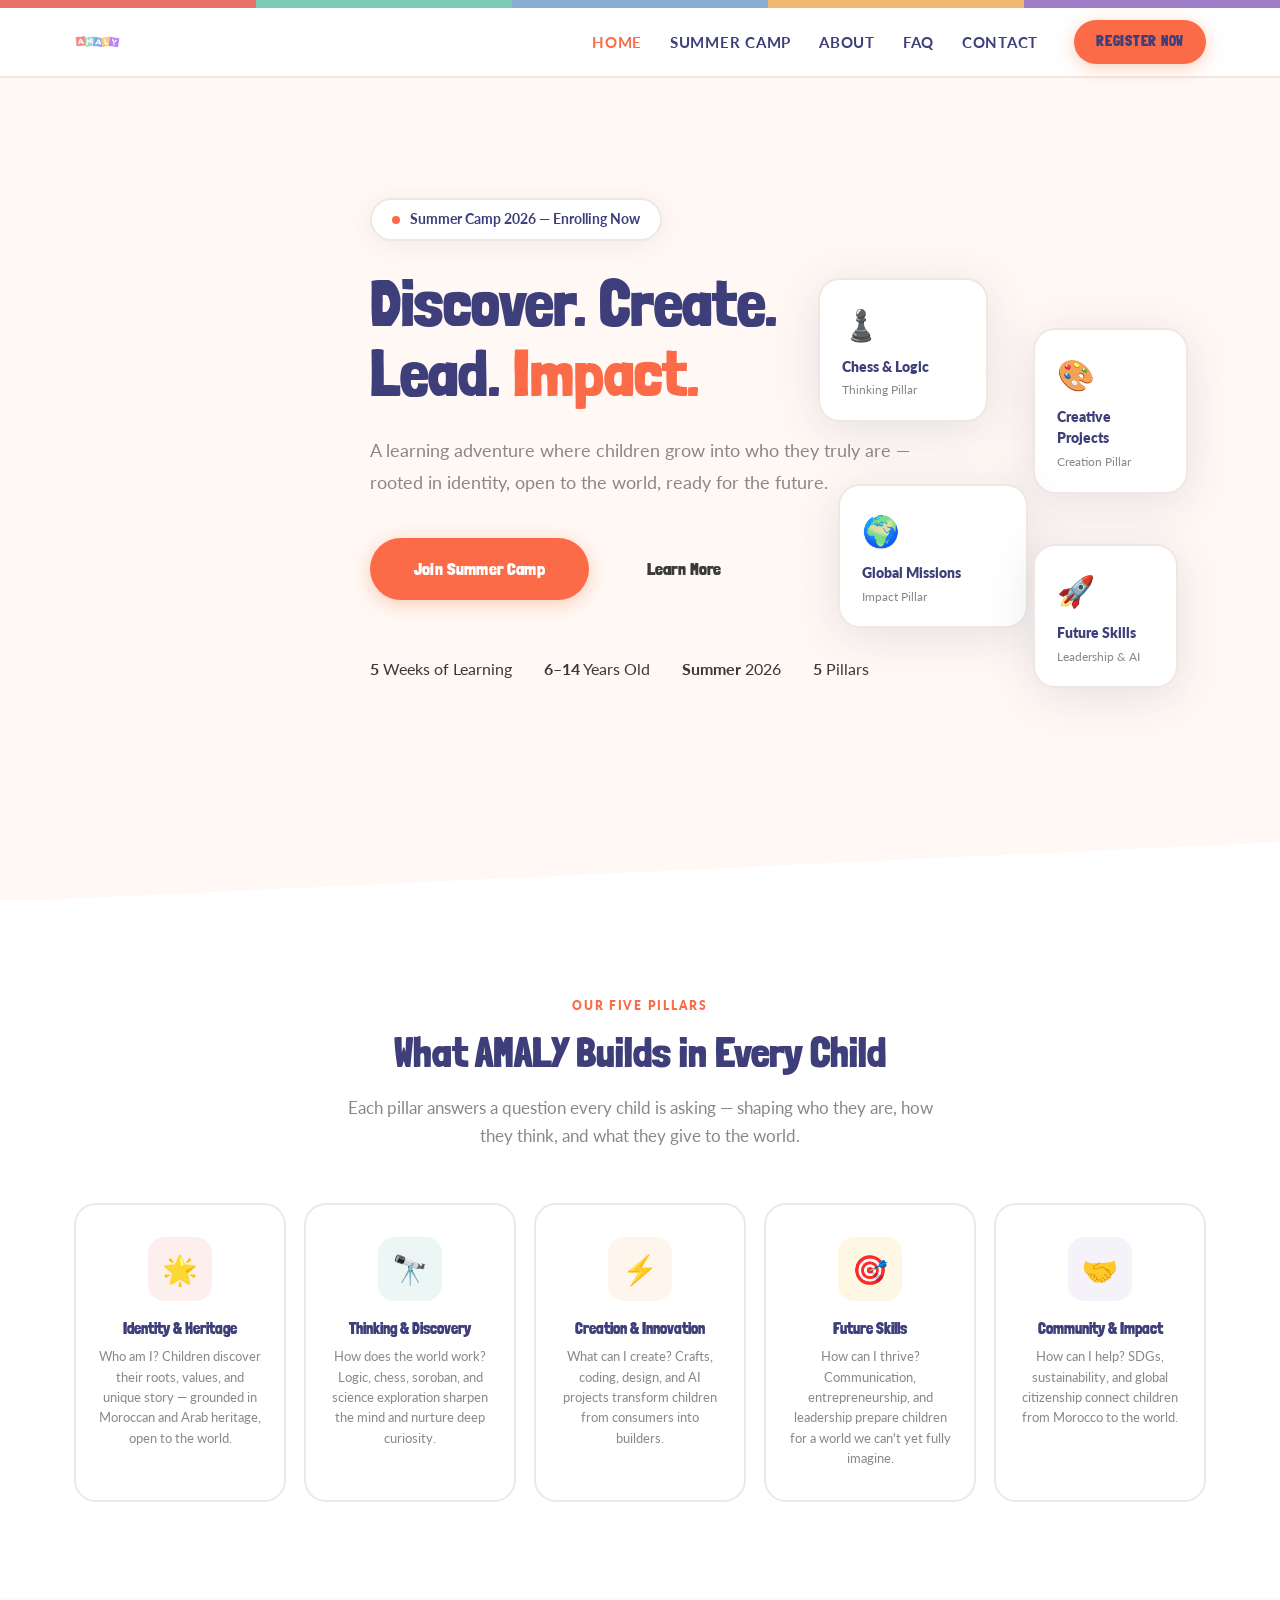
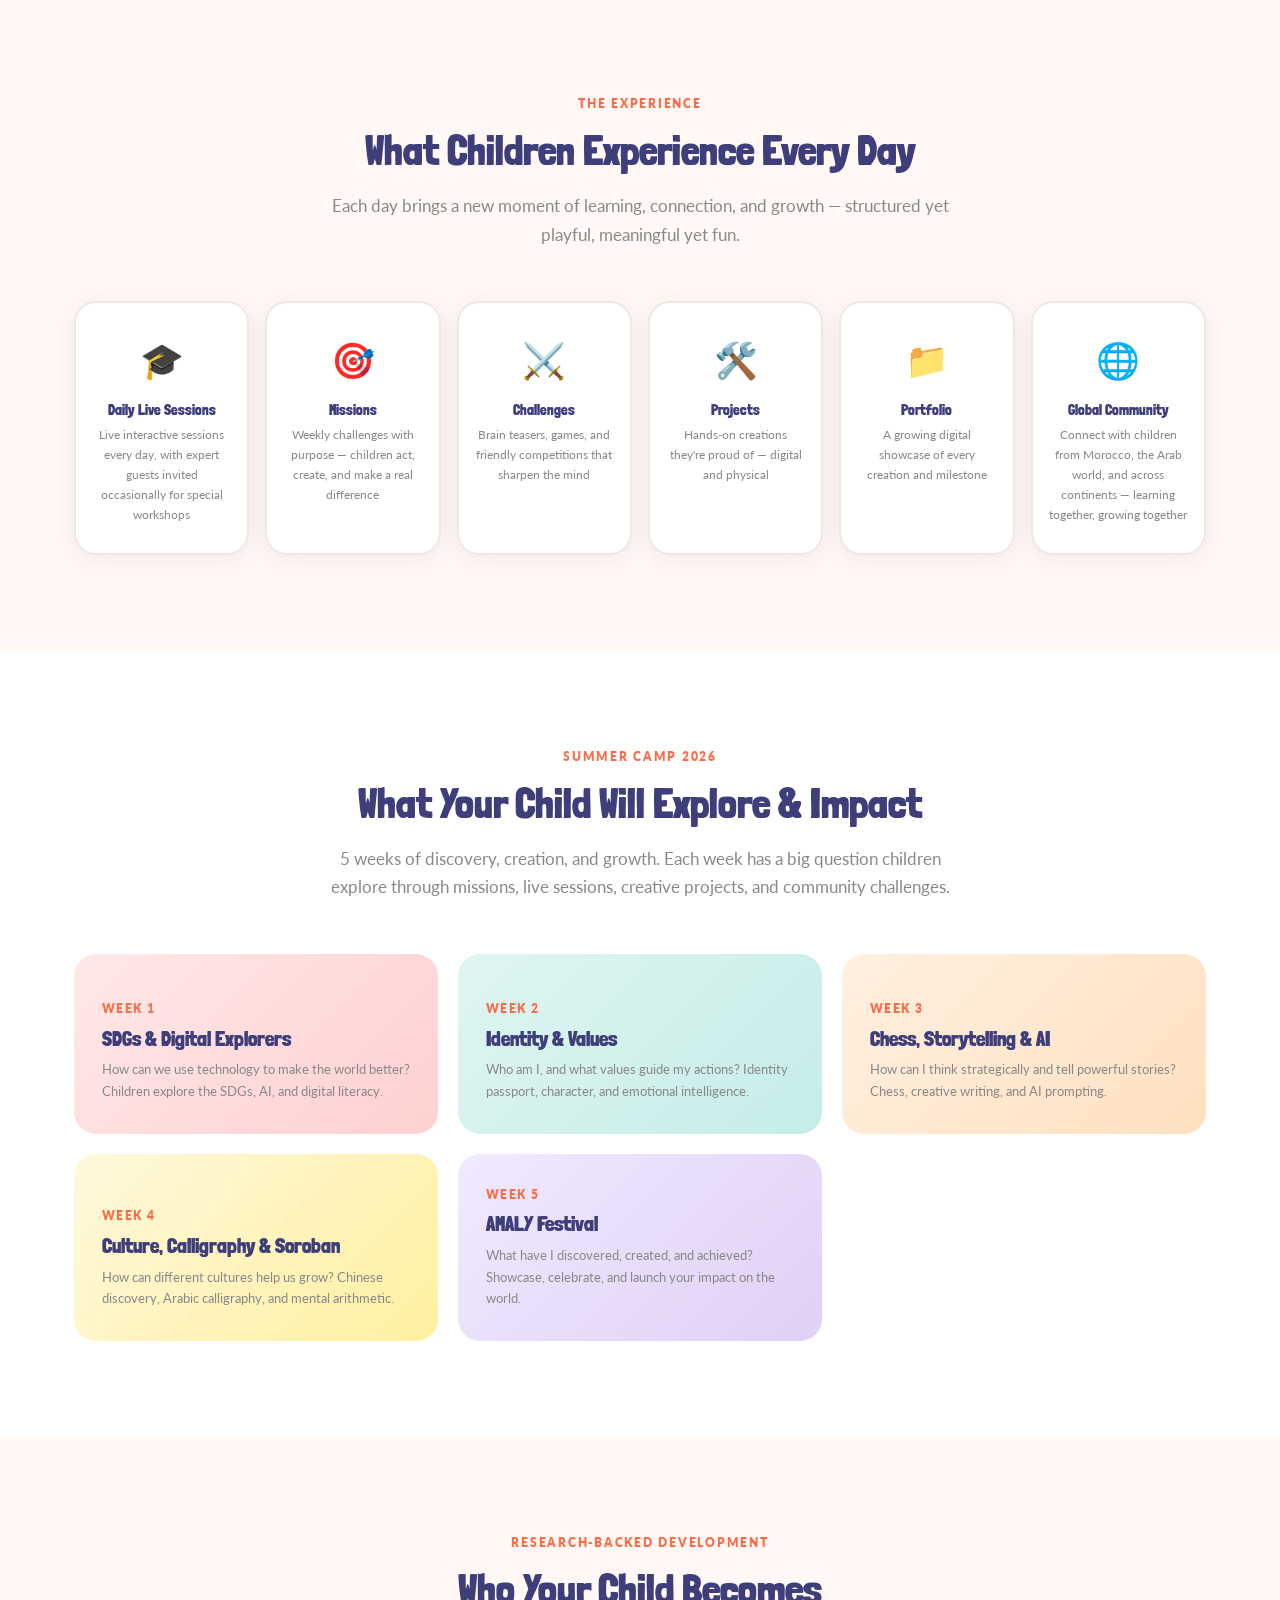
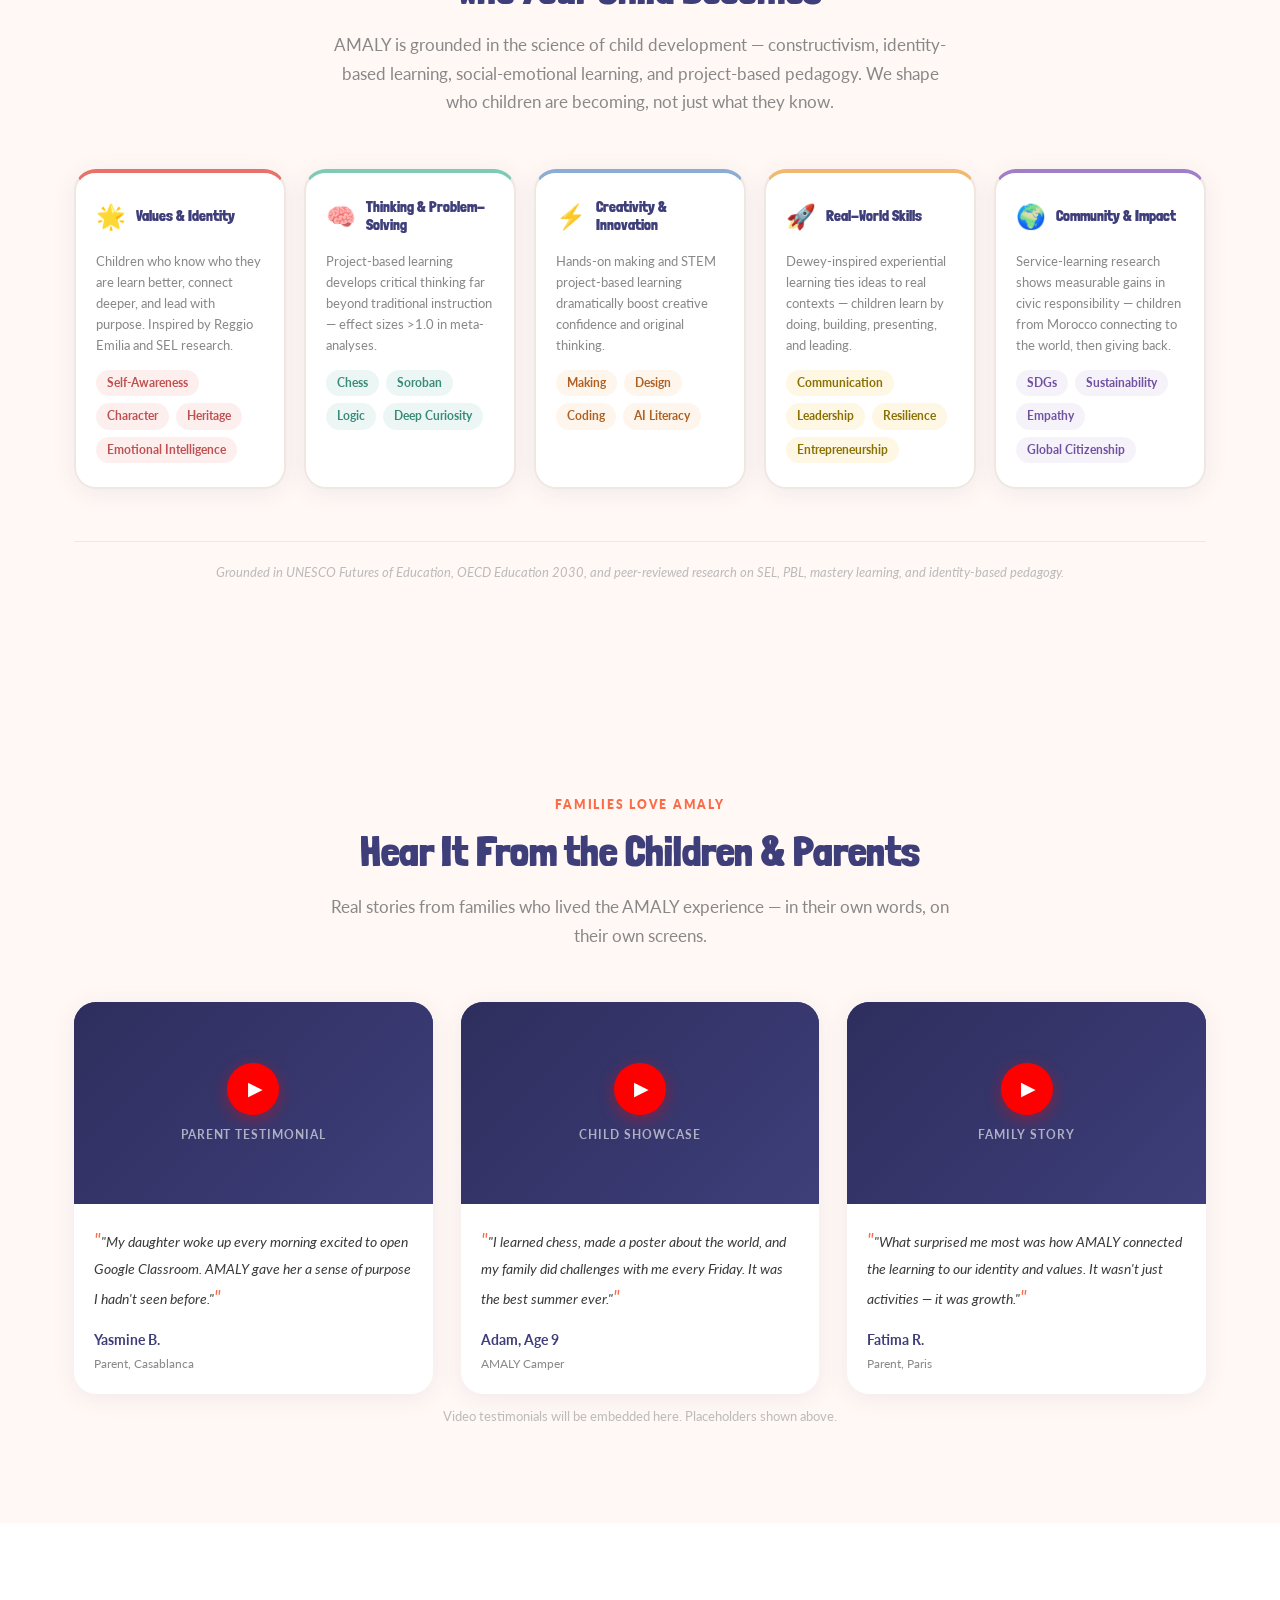
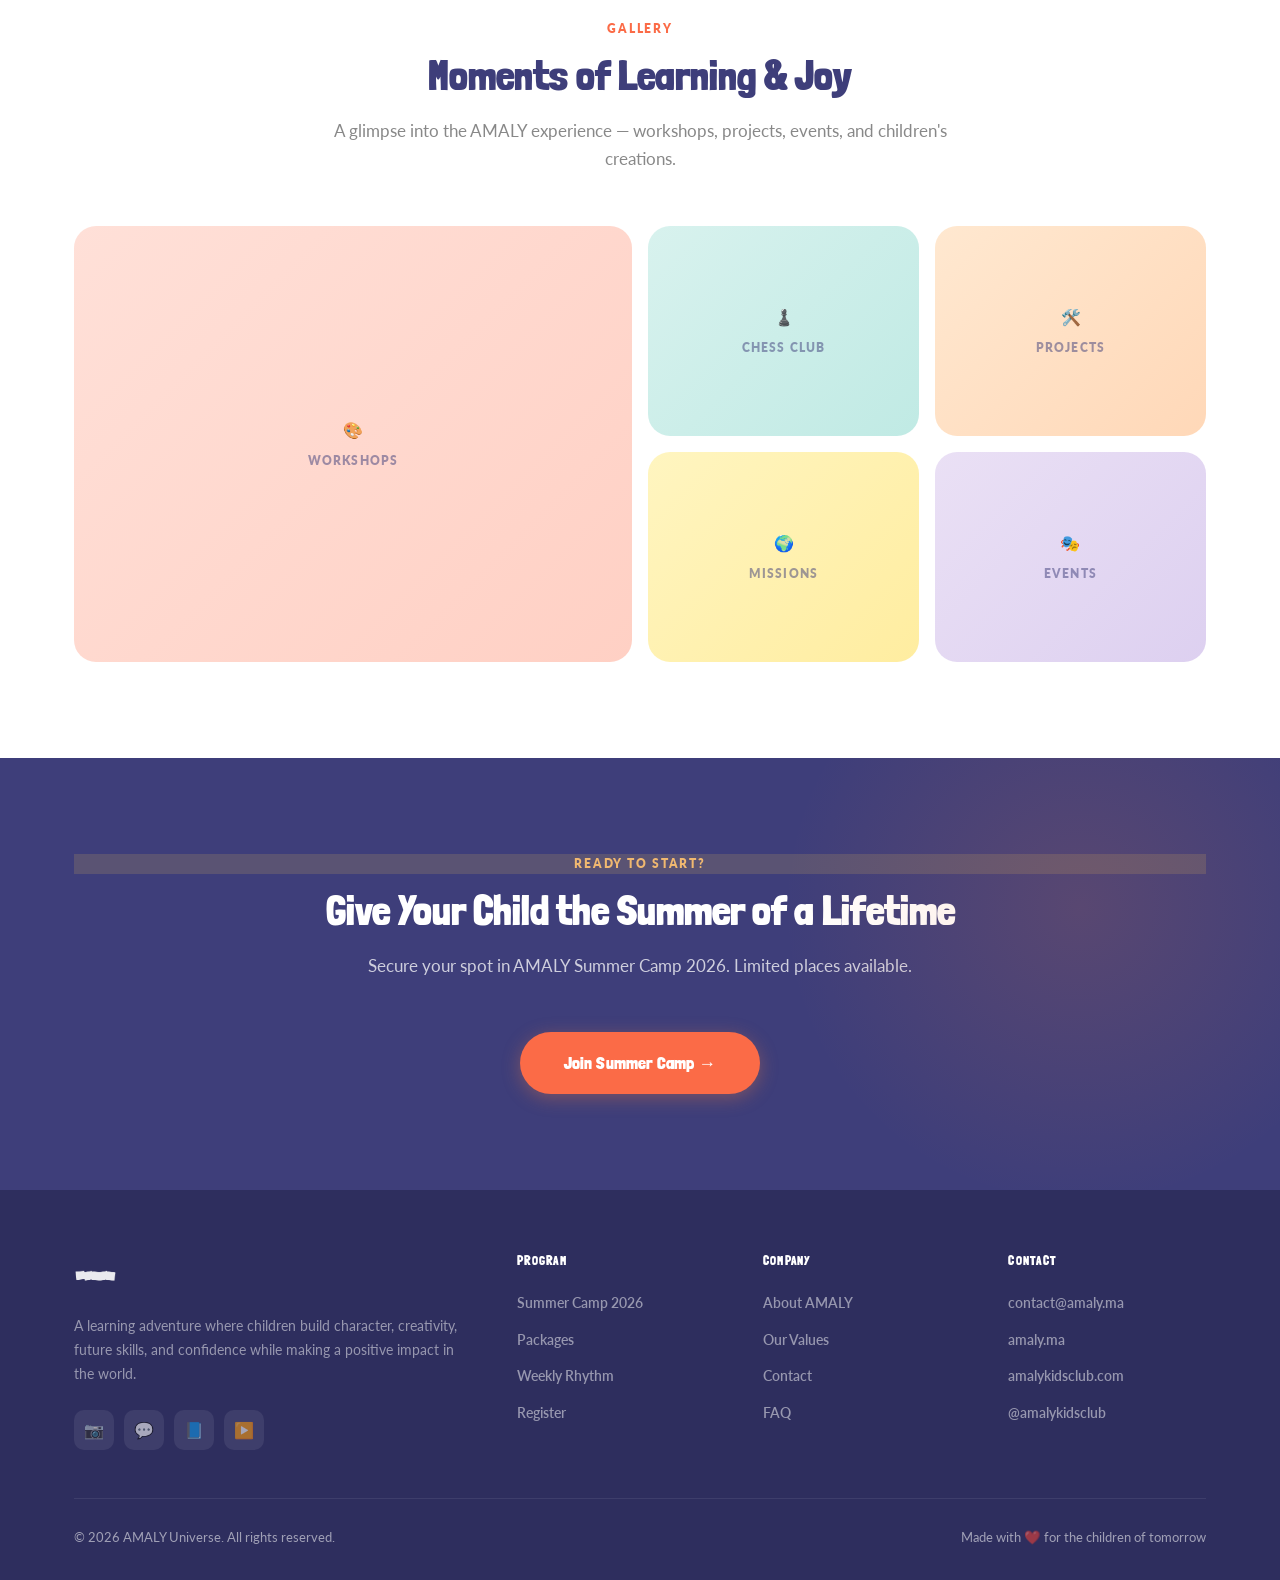
==== commit d84f7dd0: "Logo images, social icons, contact clarity, 5-pillar fix, weeks grid balance - Navbar + footer: use " ====
--- a/index.html
+++ b/index.html
@@ -17,12 +17,8 @@
 <!-- NAVBAR -->
 <nav class="navbar">
   <div class="navbar-inner">
-    <a href="index.html" class="logo-tiles" style="text-decoration:none;">
-      <div class="tile tile-coral">A</div>
-      <div class="tile tile-mint">M</div>
-      <div class="tile tile-peach">A</div>
-      <div class="tile tile-yellow">L</div>
-      <div class="tile tile-lavender">Y</div>
+    <a href="index.html" style="text-decoration:none;display:flex;align-items:center;">
+      <img src="images/amaly-logo-header.png" alt="AMALY" style="height:48px;width:auto;" />
     </a>
     <ul class="nav-links">
       <li><a href="index.html" class="active">Home</a></li>
@@ -456,13 +452,7 @@
   <div class="container">
     <div class="footer-grid">
       <div class="footer-brand">
-        <div class="logo-tiles" style="margin-bottom:12px;">
-          <div class="tile tile-coral">A</div>
-          <div class="tile tile-mint">M</div>
-          <div class="tile tile-peach">A</div>
-          <div class="tile tile-yellow">L</div>
-          <div class="tile tile-lavender">Y</div>
-        </div>
+        <img src="images/amaly-logo-header.png" alt="AMALY" style="height:44px;width:auto;margin-bottom:16px;filter:brightness(0) invert(1);opacity:0.9;" />
         <p>A learning adventure where children build character, creativity, future skills, and confidence while making a positive impact in the world.</p>
         <div class="footer-socials">
           <a href="#" class="social-link" aria-label="Instagram">📷</a>
@@ -493,9 +483,9 @@
         <h4>Contact</h4>
         <ul>
           <li><a href="mailto:contact@amaly.ma">contact@amaly.ma</a></li>
-          <li><a href="#">amaly.ma</a></li>
-          <li><a href="#">amalykidsclub.com</a></li>
-          <li><a href="#">@amalykidsclub</a></li>
+          <li><a href="https://amaly.ma" target="_blank" rel="noopener">amaly.ma</a></li>
+          <li><a href="https://amalykidsclub.com" target="_blank" rel="noopener">amalykidsclub.com</a></li>
+          <li><a href="https://www.instagram.com/amalykidsclub/" target="_blank" rel="noopener">@amalykidsclub</a></li>
         </ul>
       </div>
     </div>
--- a/css/style.css
+++ b/css/style.css
@@ -873,8 +873,10 @@
 }
 
 .home-cta .section-label { color: var(--yellow); background: rgba(245,200,74,0.15); }
-.home-cta .section-title { color: white; }
-.home-cta .section-sub { color: rgba(255,255,255,0.65); }
+.home-cta .section-title { color: white !important; }
+.home-cta .section-sub { color: rgba(255,255,255,0.75) !important; }
+.home-cta .section-sub,
+.home-cta p { color: rgba(255,255,255,0.75); }
 
 /* ============================================
    FOOTER
@@ -906,18 +908,26 @@
 }
 
 .social-link {
-  width: 36px; height: 36px;
+  width: 40px; height: 40px;
   border-radius: 10px;
   background: rgba(255,255,255,0.08);
   display: flex;
   align-items: center;
   justify-content: center;
-  font-size: 0.95rem;
-  transition: var(--transition);
-  color: white;
+  transition: var(--transition);
+  overflow: hidden;
+}
+
+.social-link img {
+  width: 22px; height: 22px;
+  object-fit: contain;
+  filter: brightness(0) invert(1);
+  opacity: 0.75;
+  transition: var(--transition);
 }
 
 .social-link:hover { background: var(--primary); }
+.social-link:hover img { opacity: 1; }
 
 footer h4 {
   font-size: 0.78rem;
@@ -1204,6 +1214,23 @@
   gap: 24px;
   margin-top: 52px;
 }
+
+/* Last 2 cards (week 4 & 5) centered in a 3-col grid */
+.weeks-grid .week-card:nth-child(4) {
+  grid-column: 1;
+}
+.weeks-grid .week-card:nth-child(5) {
+  grid-column: 2;
+}
+/* Override: push 4+5 to be centered (cols 1-2 of 3) — use subgrid trick */
+.weeks-grid {
+  grid-template-columns: repeat(6, 1fr);
+}
+.weeks-grid .week-card:nth-child(1) { grid-column: 1 / 3; }
+.weeks-grid .week-card:nth-child(2) { grid-column: 3 / 5; }
+.weeks-grid .week-card:nth-child(3) { grid-column: 5 / 7; }
+.weeks-grid .week-card:nth-child(4) { grid-column: 2 / 4; }
+.weeks-grid .week-card:nth-child(5) { grid-column: 4 / 6; }
 
 .week-card {
   background: white;
@@ -2098,6 +2125,34 @@
 
 .contact-method h4 { font-size: 0.85rem; font-weight: 800; margin-bottom: 3px; color: var(--navy); }
 .contact-method p, .contact-method a { font-size: 0.88rem; color: var(--gray); font-weight: 600; }
+
+.follow-link {
+  display: flex;
+  align-items: flex-start;
+  gap: 12px;
+  padding: 12px;
+  border-radius: var(--radius);
+  background: white;
+  border: 1px solid var(--border);
+  text-decoration: none;
+  transition: var(--transition);
+}
+
+.follow-link:hover { border-color: var(--primary); box-shadow: 0 2px 12px rgba(251,107,71,0.12); }
+
+.follow-link img {
+  width: 20px; height: 20px;
+  margin-top: 2px;
+  flex-shrink: 0;
+  filter: none !important;
+}
+
+.follow-link[href*="instagram"] img { filter: none !important; }
+.follow-link[href*="youtube"] img { filter: none !important; }
+.follow-link[href*="linkedin"] img { filter: none !important; }
+
+.follow-link strong { display: block; font-size: 0.85rem; color: var(--navy); margin-bottom: 2px; }
+.follow-link span   { font-size: 0.78rem; color: var(--gray); line-height: 1.4; }
 .contact-method a:hover { color: var(--primary); }
 
 .contact-form-card {
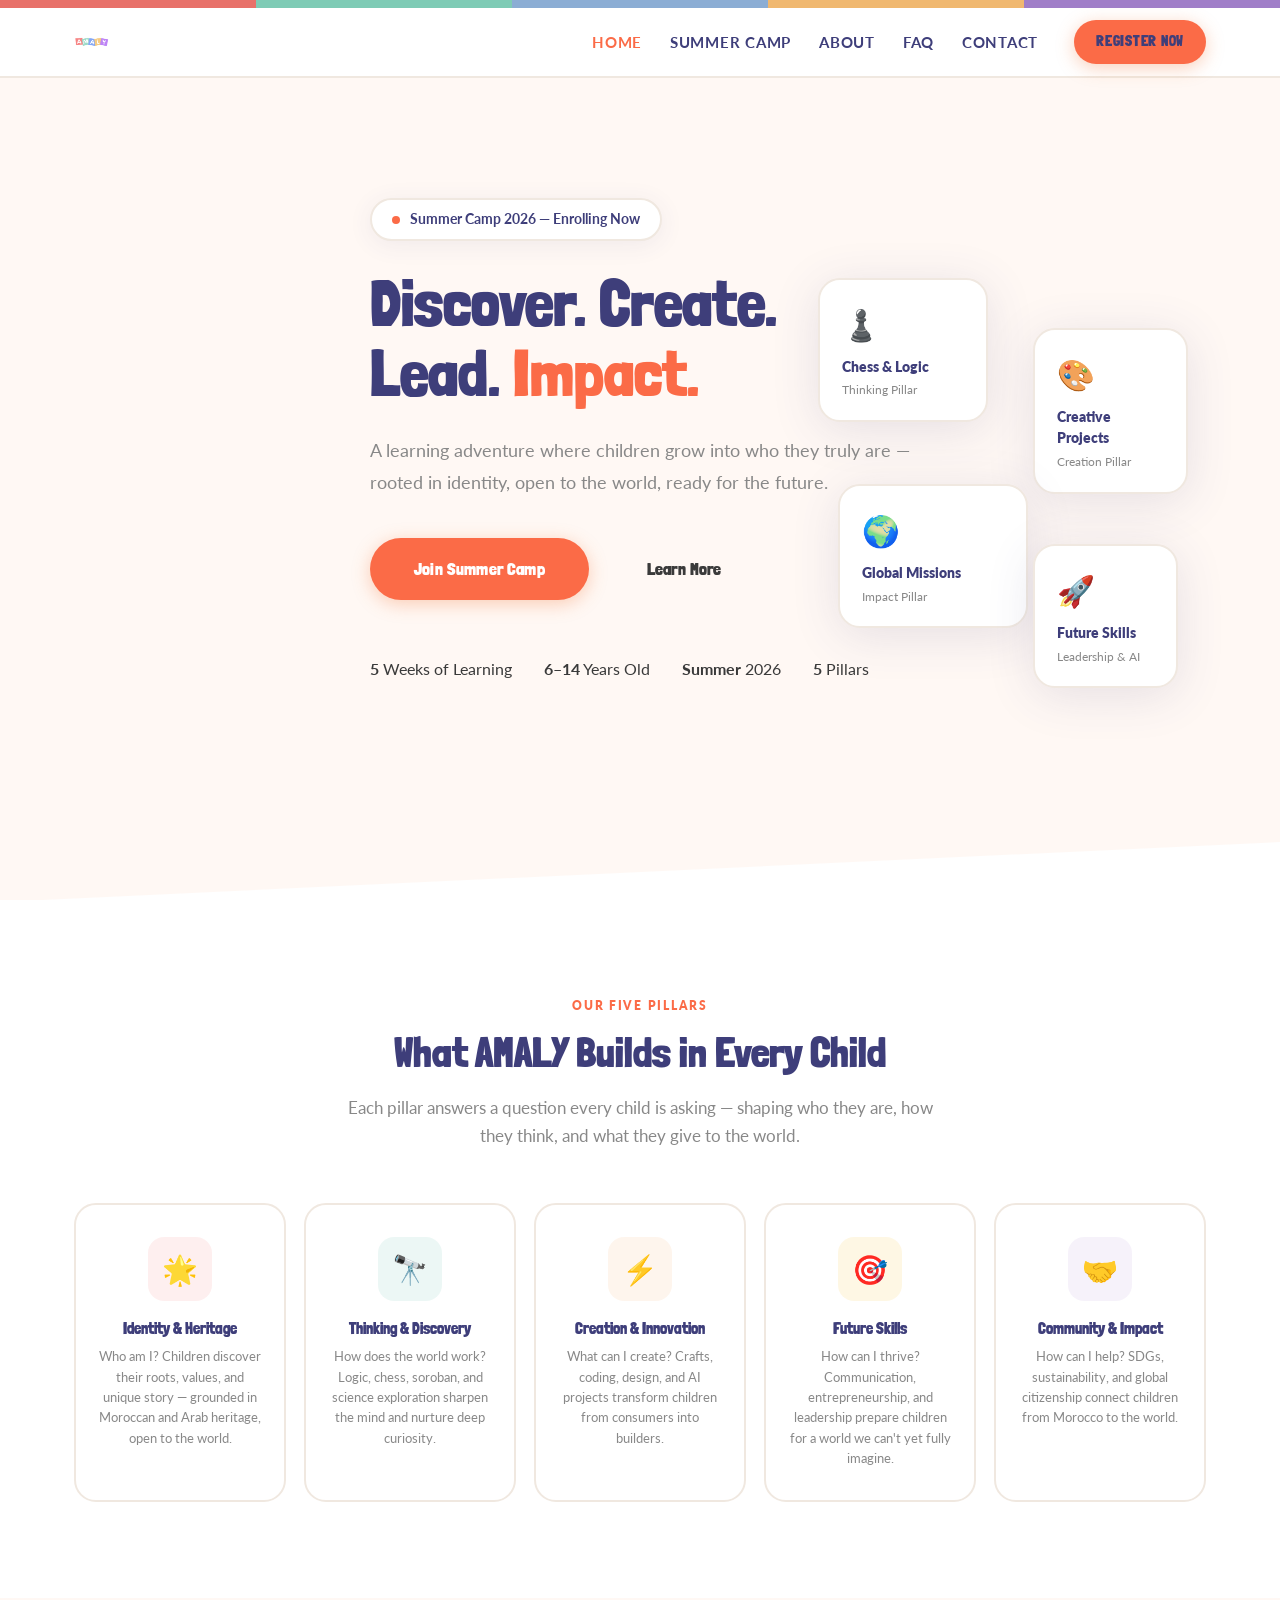
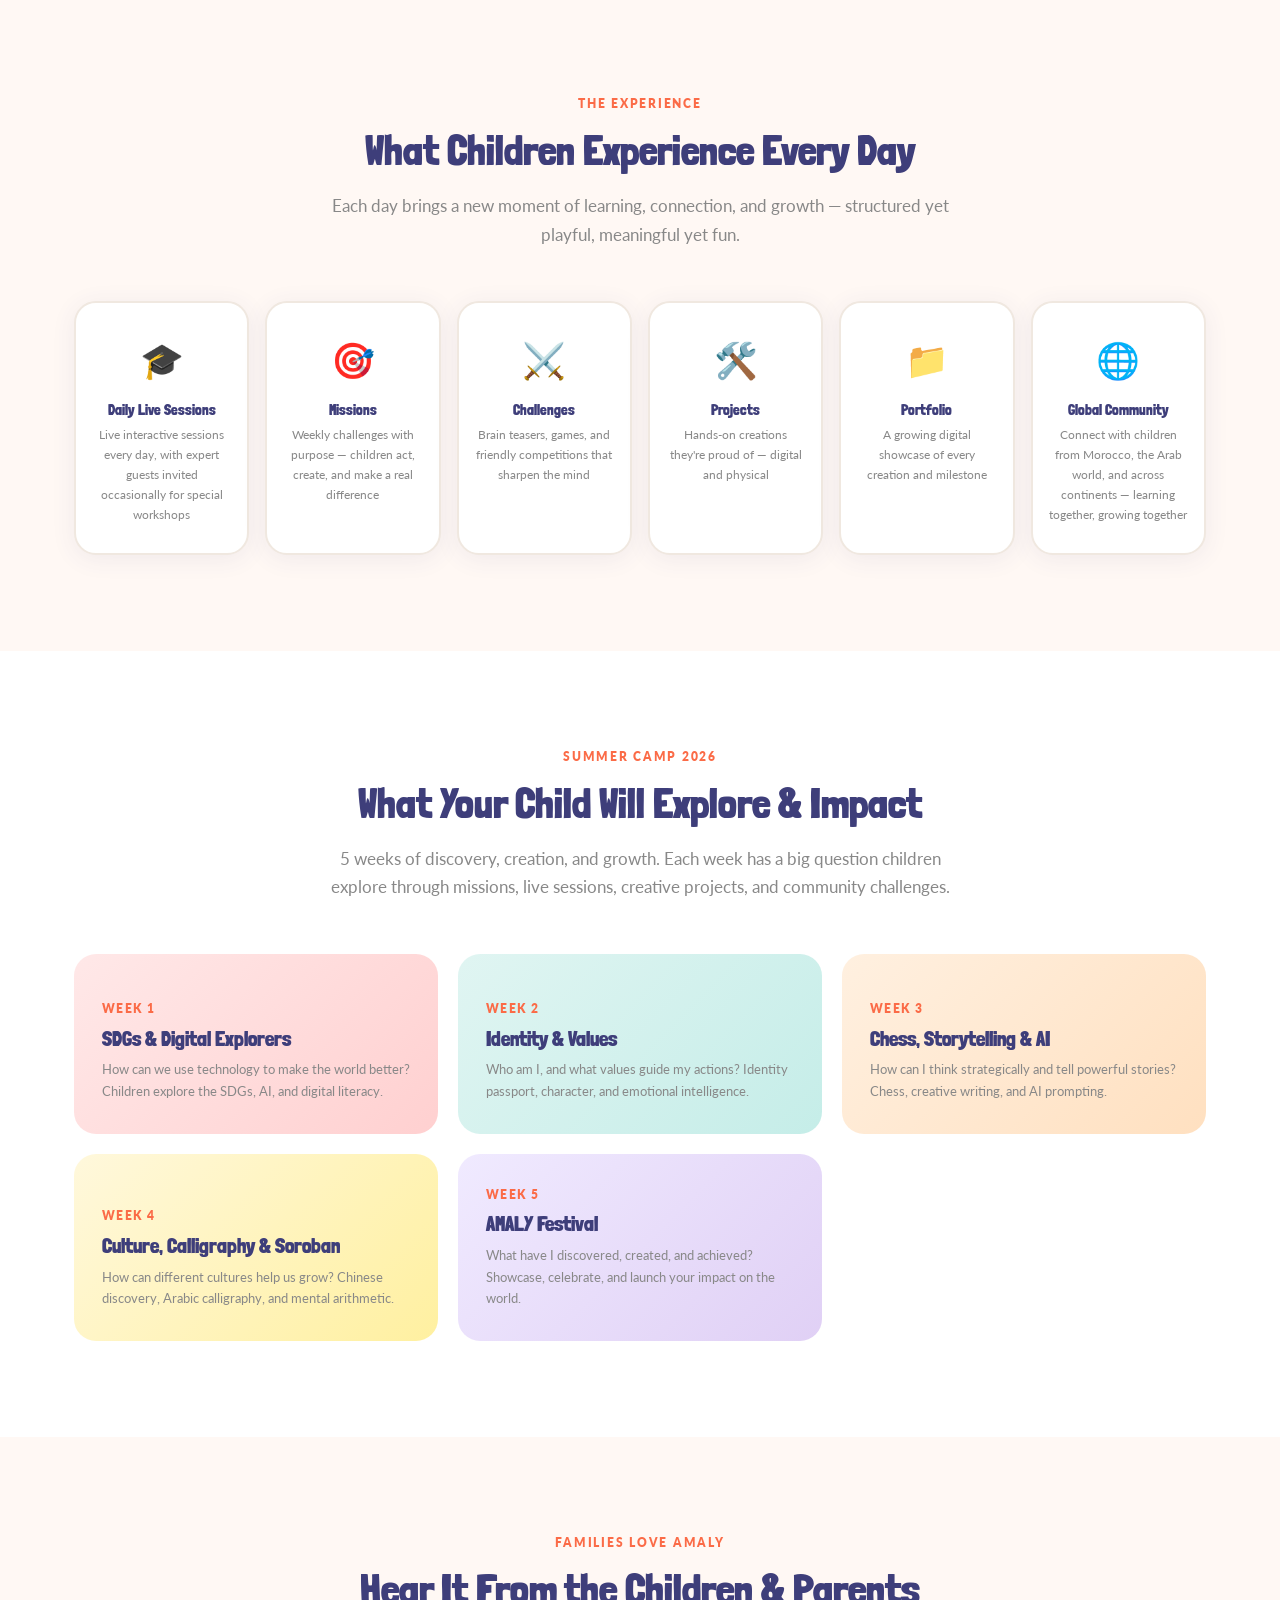
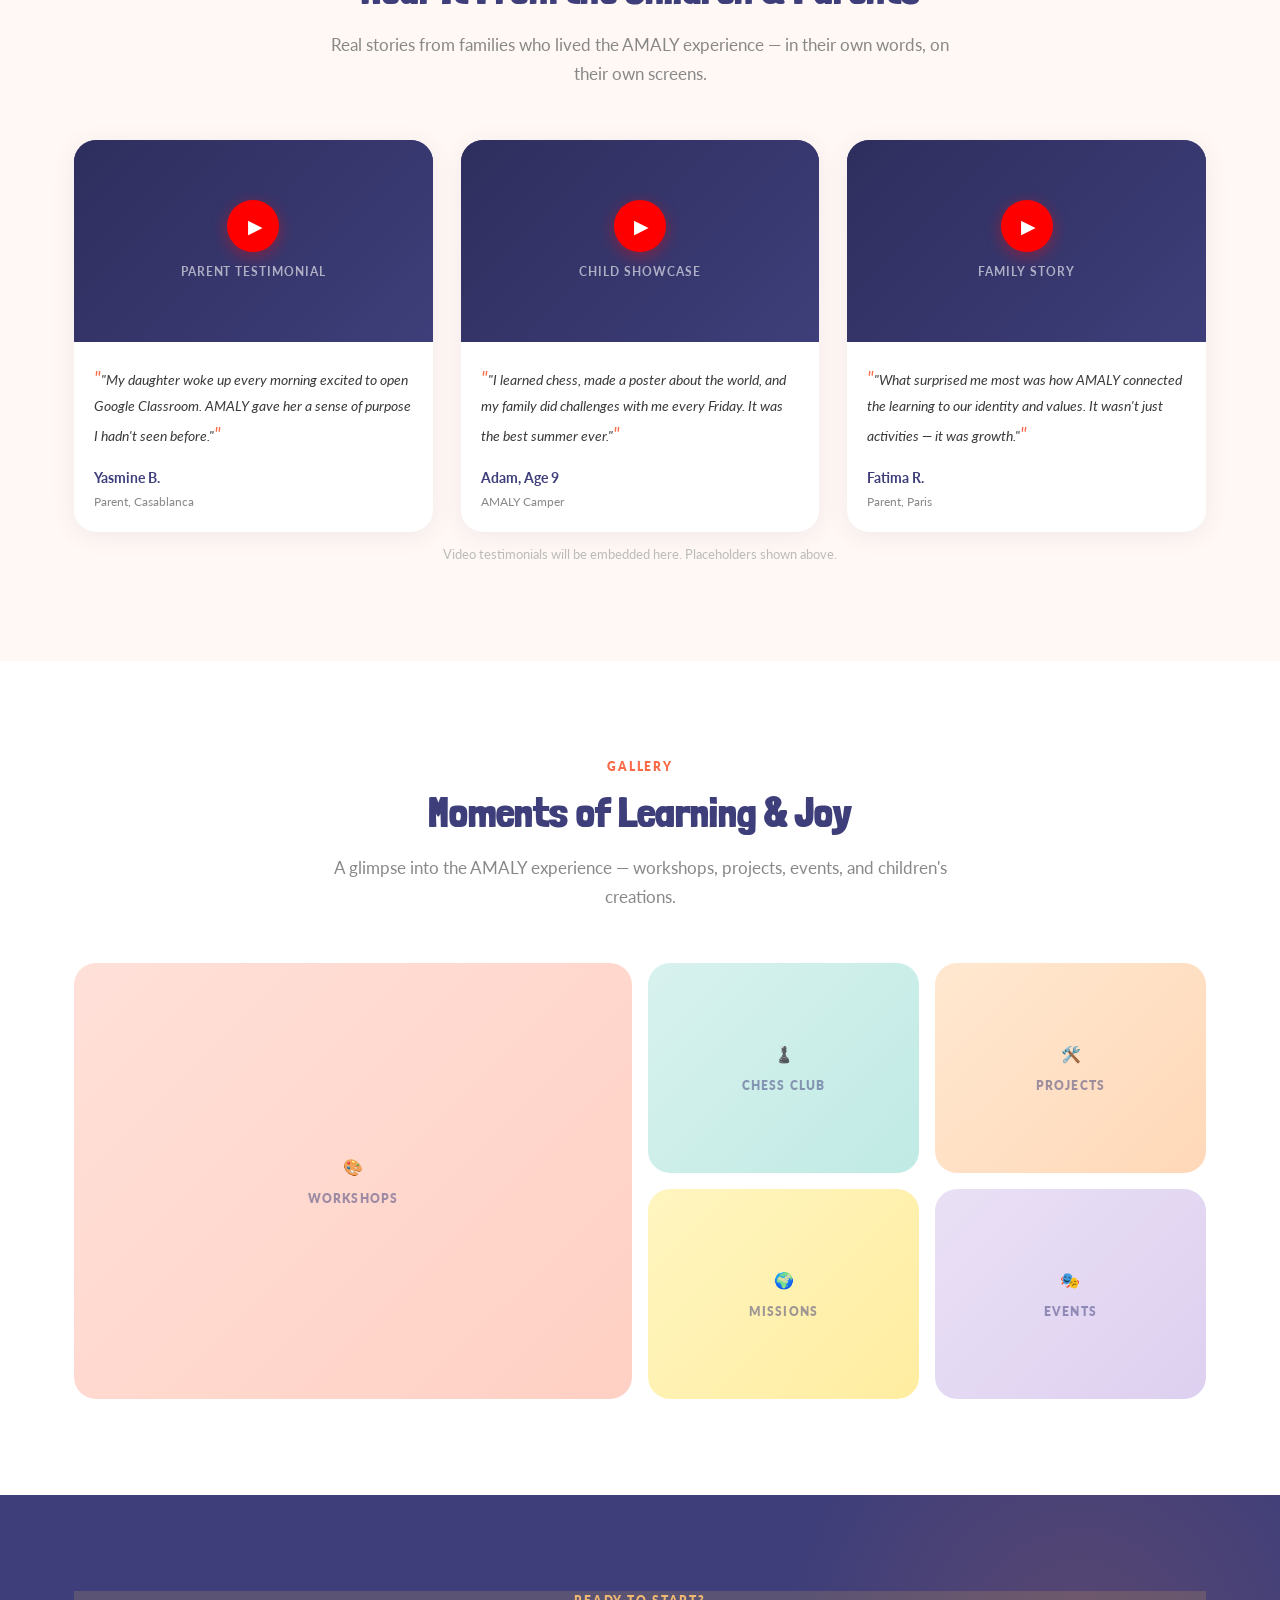
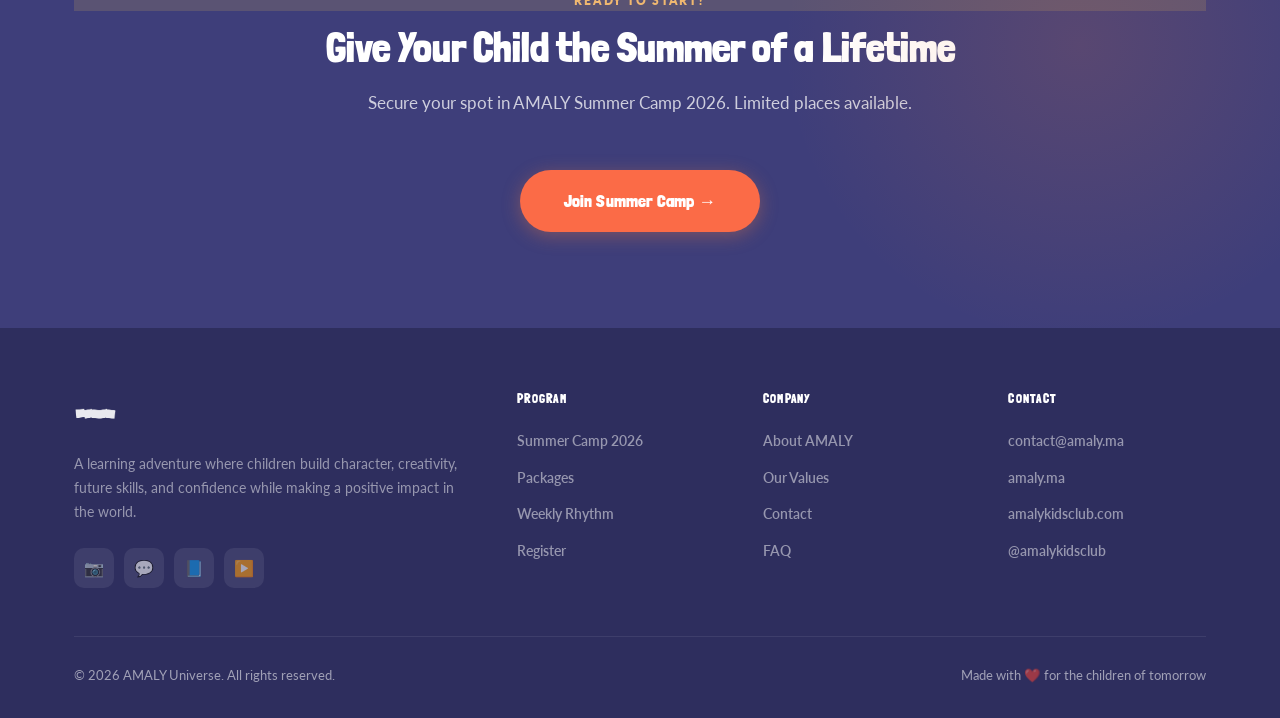
==== commit e79db36a: "Remove Research-Backed Development section from home page https://claude.ai/code/session_01NgxhLcaD4" ====
--- a/index.html
+++ b/index.html
@@ -18,7 +18,7 @@
 <nav class="navbar">
   <div class="navbar-inner">
     <a href="index.html" style="text-decoration:none;display:flex;align-items:center;">
-      <img src="images/amaly-logo-header.png" alt="AMALY" style="height:48px;width:auto;" />
+      <img src="images/amaly-logo-header.png" alt="AMALY" style="height:36px;width:auto;" />
     </a>
     <ul class="nav-links">
       <li><a href="index.html" class="active">Home</a></li>
@@ -242,91 +242,6 @@
   </div>
 </section>
 
-<!-- SECTION 5: WHO YOUR CHILD BECOMES -->
-<section class="competencies">
-  <div class="container">
-    <div class="comp-header" style="text-align:center;">
-      <div class="section-label">Research-Backed Development</div>
-      <h2 class="section-title">Who Your Child Becomes</h2>
-      <p class="section-sub">AMALY is grounded in the science of child development —
-        constructivism, identity-based learning, social-emotional learning, and project-based pedagogy.
-        We shape who children are becoming, not just what they know.</p>
-    </div>
-    <div class="comp-grid">
-      <div class="comp-pillar">
-        <div class="comp-pillar-header">
-          <div class="comp-emoji">🌟</div>
-          <h3>Values &amp; Identity</h3>
-        </div>
-        <p class="comp-desc">Children who know who they are learn better, connect deeper, and lead with purpose. Inspired by Reggio Emilia and SEL research.</p>
-        <div class="comp-tags">
-          <span class="comp-tag">Self-Awareness</span>
-          <span class="comp-tag">Character</span>
-          <span class="comp-tag">Heritage</span>
-          <span class="comp-tag">Emotional Intelligence</span>
-        </div>
-      </div>
-      <div class="comp-pillar">
-        <div class="comp-pillar-header">
-          <div class="comp-emoji">🧠</div>
-          <h3>Thinking &amp; Problem-Solving</h3>
-        </div>
-        <p class="comp-desc">Project-based learning develops critical thinking far beyond traditional instruction — effect sizes >1.0 in meta-analyses.</p>
-        <div class="comp-tags">
-          <span class="comp-tag">Chess</span>
-          <span class="comp-tag">Soroban</span>
-          <span class="comp-tag">Logic</span>
-          <span class="comp-tag">Deep Curiosity</span>
-        </div>
-      </div>
-      <div class="comp-pillar">
-        <div class="comp-pillar-header">
-          <div class="comp-emoji">⚡</div>
-          <h3>Creativity &amp; Innovation</h3>
-        </div>
-        <p class="comp-desc">Hands-on making and STEM project-based learning dramatically boost creative confidence and original thinking.</p>
-        <div class="comp-tags">
-          <span class="comp-tag">Making</span>
-          <span class="comp-tag">Design</span>
-          <span class="comp-tag">Coding</span>
-          <span class="comp-tag">AI Literacy</span>
-        </div>
-      </div>
-      <div class="comp-pillar">
-        <div class="comp-pillar-header">
-          <div class="comp-emoji">🚀</div>
-          <h3>Real-World Skills</h3>
-        </div>
-        <p class="comp-desc">Dewey-inspired experiential learning ties ideas to real contexts — children learn by doing, building, presenting, and leading.</p>
-        <div class="comp-tags">
-          <span class="comp-tag">Communication</span>
-          <span class="comp-tag">Leadership</span>
-          <span class="comp-tag">Resilience</span>
-          <span class="comp-tag">Entrepreneurship</span>
-        </div>
-      </div>
-      <div class="comp-pillar">
-        <div class="comp-pillar-header">
-          <div class="comp-emoji">🌍</div>
-          <h3>Community &amp; Impact</h3>
-        </div>
-        <p class="comp-desc">Service-learning research shows measurable gains in civic responsibility — children from Morocco connecting to the world, then giving back.</p>
-        <div class="comp-tags">
-          <span class="comp-tag">SDGs</span>
-          <span class="comp-tag">Sustainability</span>
-          <span class="comp-tag">Empathy</span>
-          <span class="comp-tag">Global Citizenship</span>
-        </div>
-      </div>
-    </div>
-
-    <div class="research-note">
-      <p>Grounded in UNESCO Futures of Education, OECD Education 2030, and peer-reviewed research on SEL, PBL, mastery learning, and identity-based pedagogy.</p>
-    </div>
-
-  </div>
-</section>
-
 <!-- SECTION 6: TESTIMONIALS -->
 <section class="testimonials">
   <div class="container">
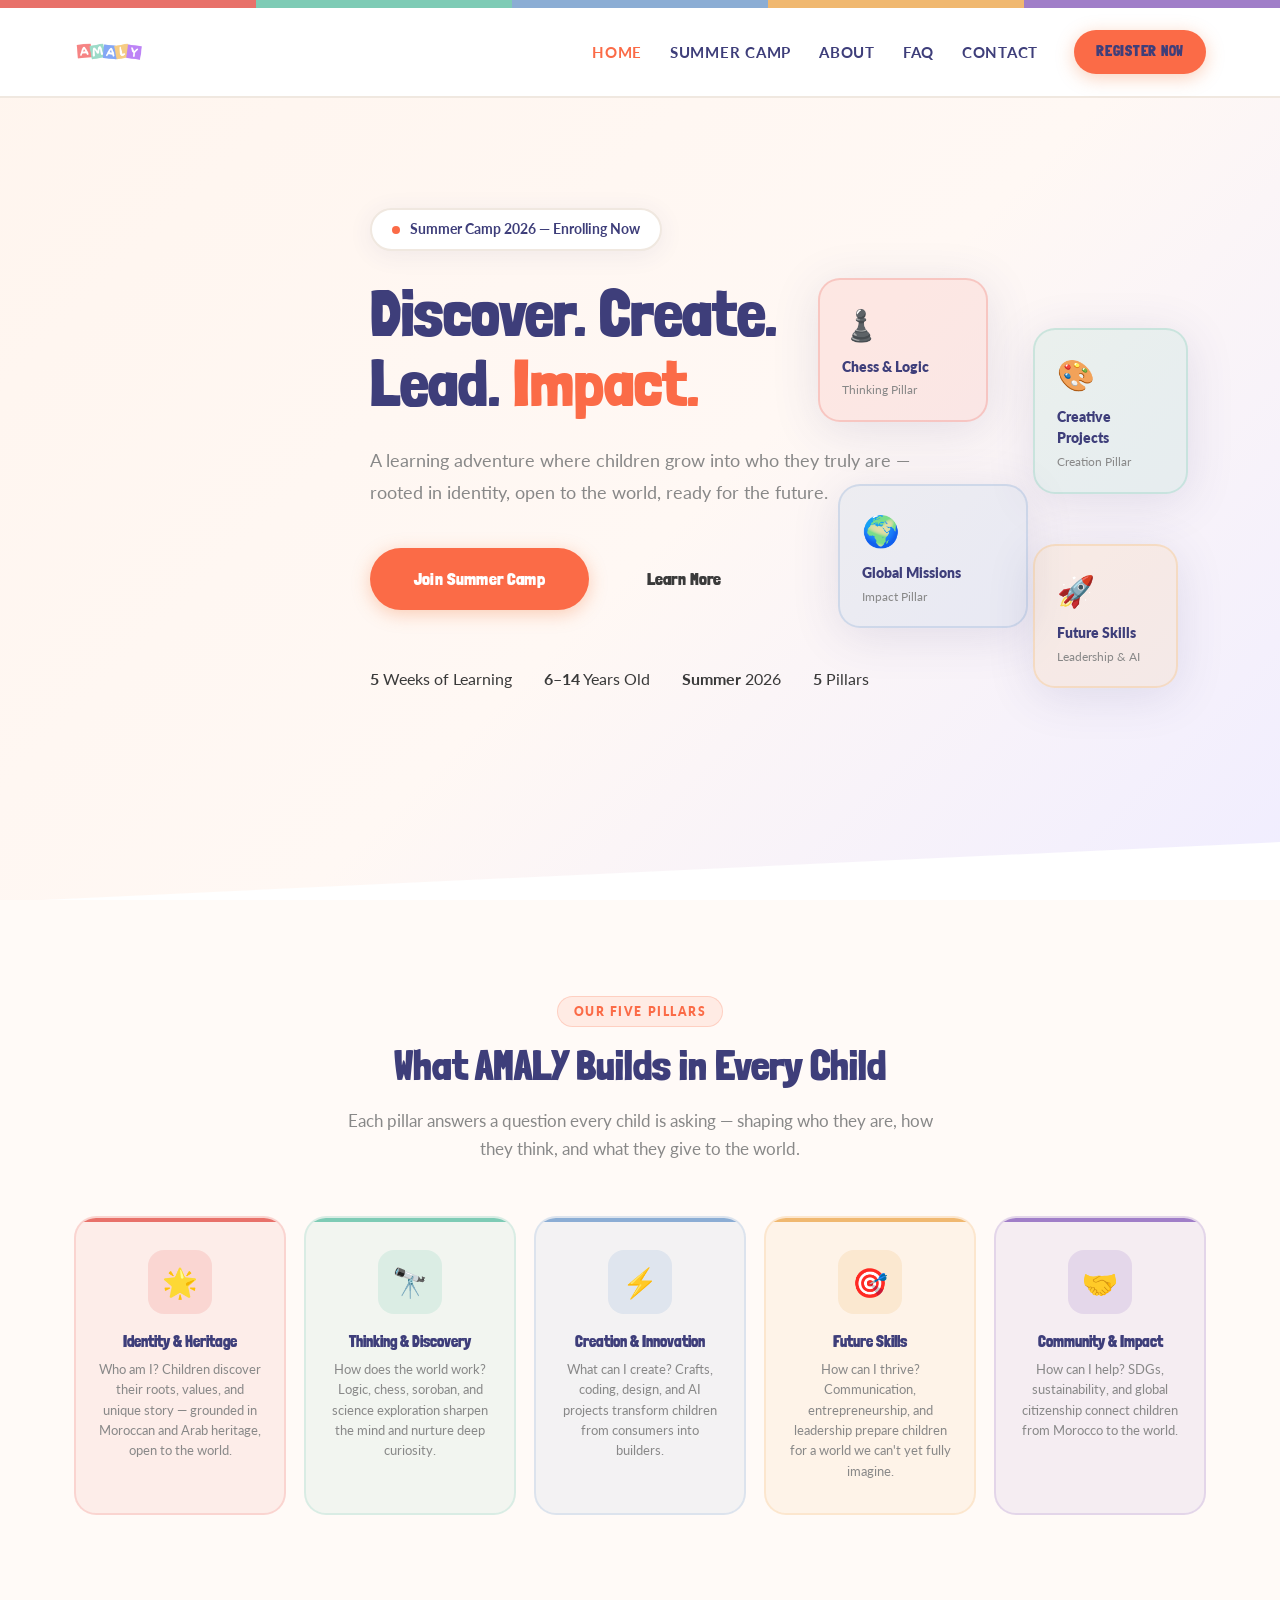
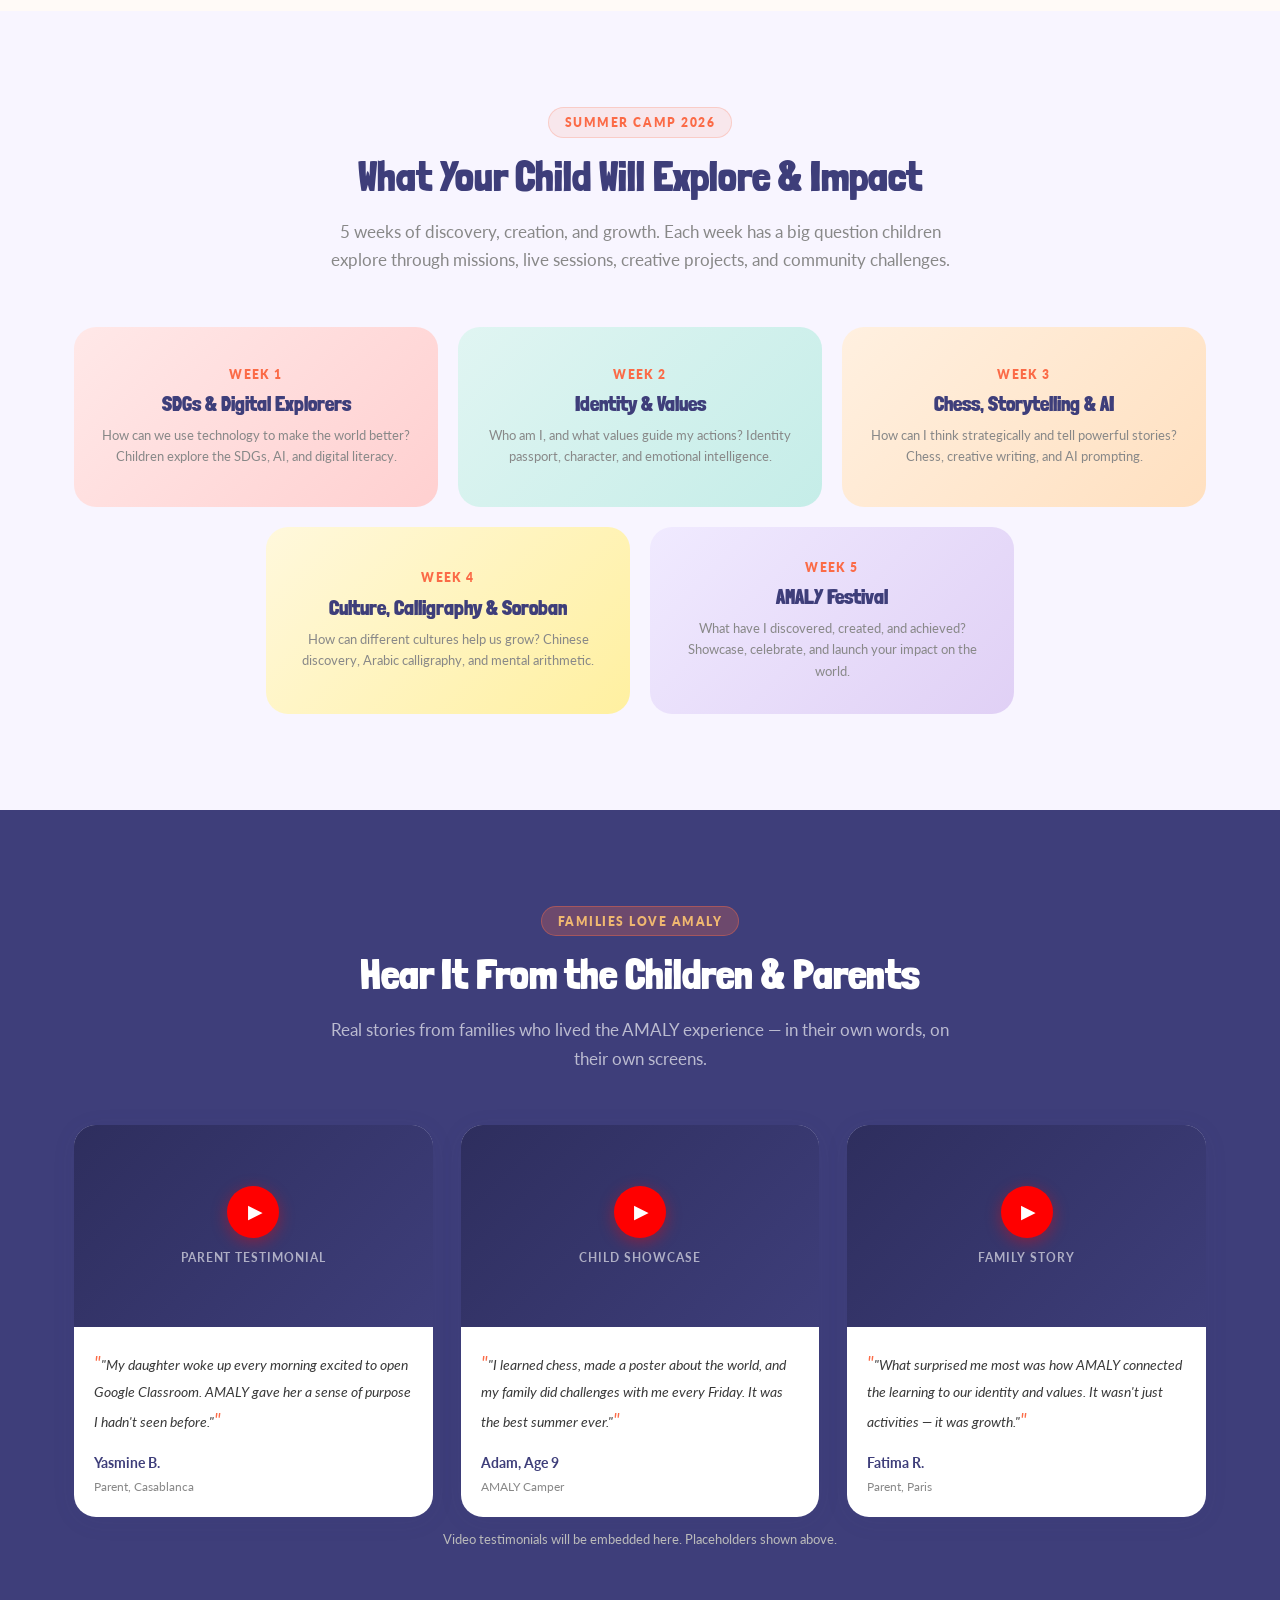
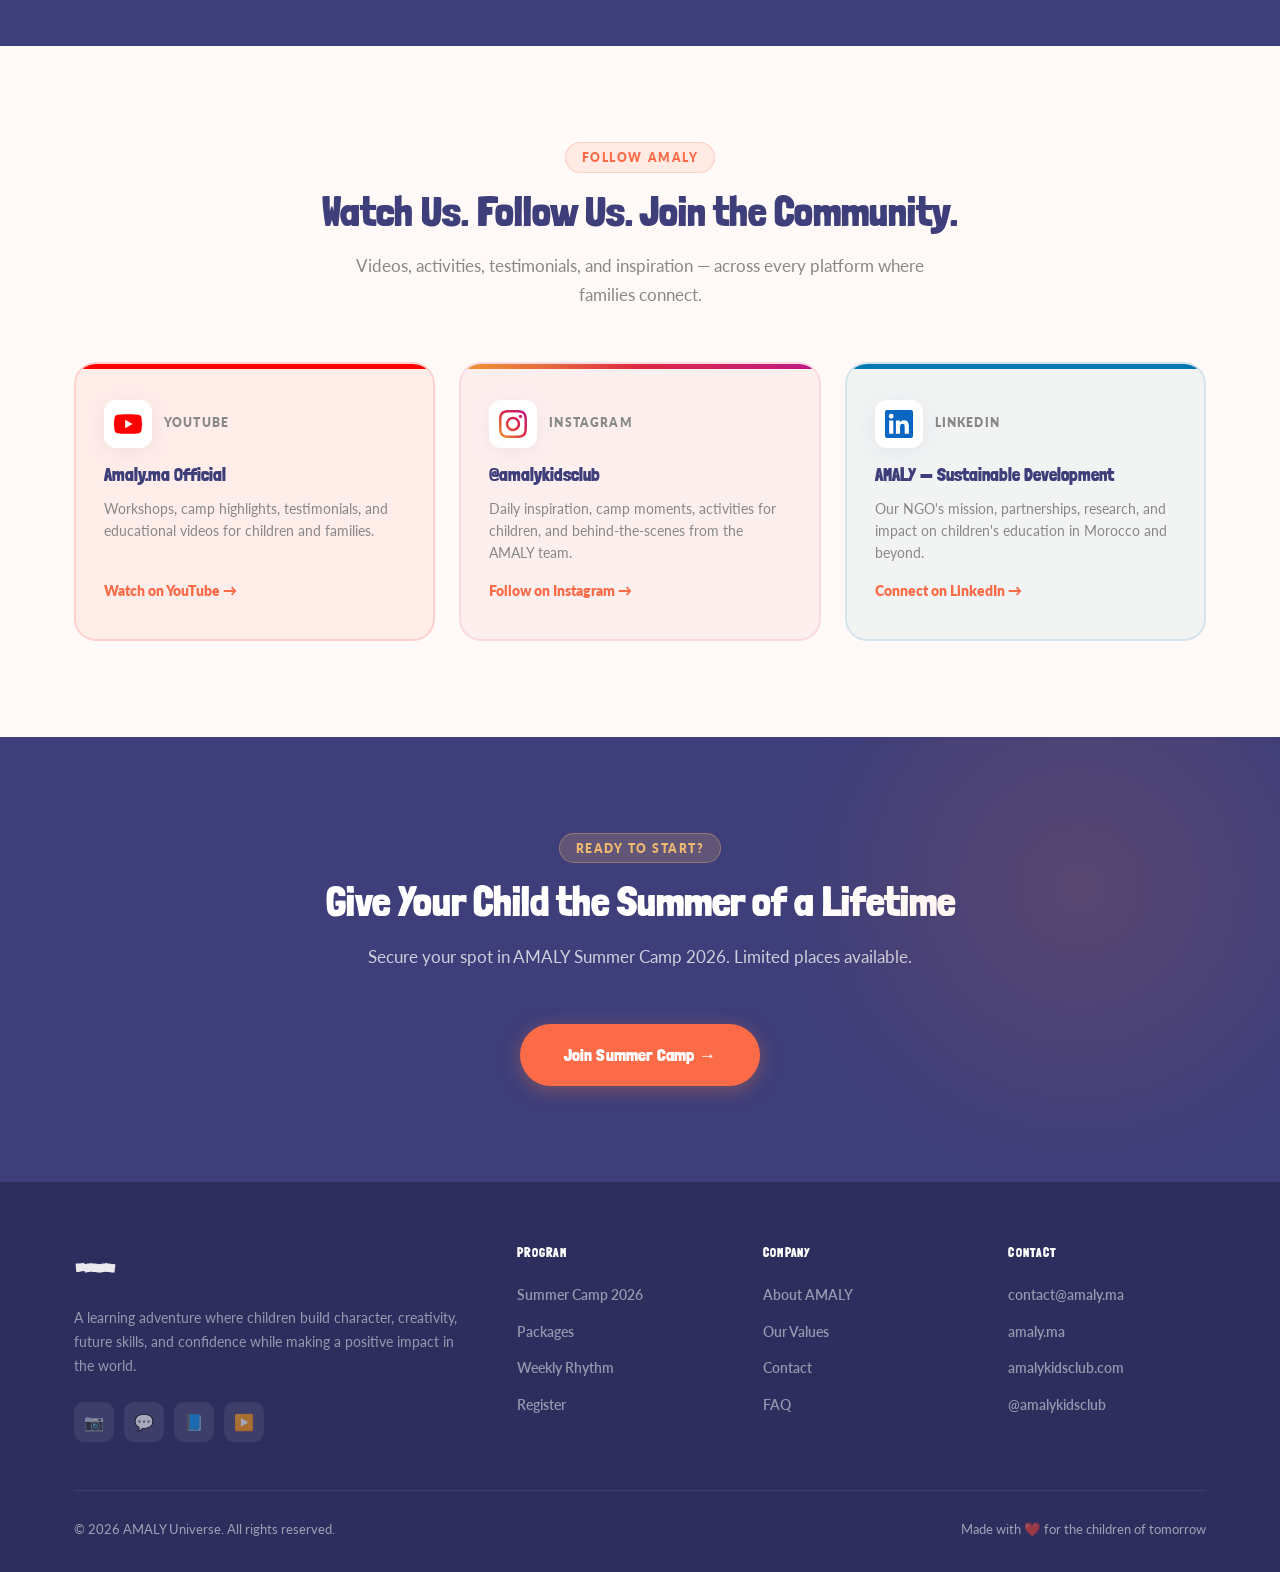
==== commit 04e29f06: "Fix logo size, live sessions copy, redundancy, and add social channels - Logo: 36px → 72px in navbar" ====
--- a/index.html
+++ b/index.html
@@ -18,7 +18,7 @@
 <nav class="navbar">
   <div class="navbar-inner">
     <a href="index.html" style="text-decoration:none;display:flex;align-items:center;">
-      <img src="images/amaly-logo-header.png" alt="AMALY" style="height:36px;width:auto;" />
+      <img src="images/amaly-logo-header.png" alt="AMALY" style="height:72px;width:auto;" />
     </a>
     <ul class="nav-links">
       <li><a href="index.html" class="active">Home</a></li>
@@ -149,50 +149,6 @@
   </div>
 </section>
 
-<!-- SECTION 3: WHAT CHILDREN EXPERIENCE -->
-<section class="experience">
-  <div class="container">
-    <div style="text-align:center;">
-      <div class="section-label">The Experience</div>
-      <h2 class="section-title">What Children Experience Every Day</h2>
-      <p class="section-sub">Each day brings a new moment of learning, connection, and growth —
-        structured yet playful, meaningful yet fun.</p>
-    </div>
-    <div class="experience-grid">
-      <div class="exp-card">
-        <div class="exp-icon">🎓</div>
-        <h3>Daily Live Sessions</h3>
-        <p>Live interactive sessions every day, with expert guests invited occasionally for special workshops</p>
-      </div>
-      <div class="exp-card">
-        <div class="exp-icon">🎯</div>
-        <h3>Missions</h3>
-        <p>Weekly challenges with purpose — children act, create, and make a real difference</p>
-      </div>
-      <div class="exp-card">
-        <div class="exp-icon">⚔️</div>
-        <h3>Challenges</h3>
-        <p>Brain teasers, games, and friendly competitions that sharpen the mind</p>
-      </div>
-      <div class="exp-card">
-        <div class="exp-icon">🛠️</div>
-        <h3>Projects</h3>
-        <p>Hands-on creations they're proud of — digital and physical</p>
-      </div>
-      <div class="exp-card">
-        <div class="exp-icon">📁</div>
-        <h3>Portfolio</h3>
-        <p>A growing digital showcase of every creation and milestone</p>
-      </div>
-      <div class="exp-card">
-        <div class="exp-icon">🌐</div>
-        <h3>Global Community</h3>
-        <p>Connect with children from Morocco, the Arab world, and across continents — learning together, growing together</p>
-      </div>
-    </div>
-  </div>
-</section>
-
 <!-- SECTION 4: WHAT YOUR CHILD WILL EXPLORE -->
 <section class="themes">
   <div class="container">
@@ -308,46 +264,55 @@
   </div>
 </section>
 
-<!-- SECTION 7: GALLERY -->
-<section class="gallery">
+<!-- SECTION 7: FOLLOW US -->
+<section class="social-channels">
   <div class="container">
     <div style="text-align:center;">
-      <div class="section-label">Gallery</div>
-      <h2 class="section-title">Moments of Learning &amp; Joy</h2>
-      <p class="section-sub">A glimpse into the AMALY experience —
-        workshops, projects, events, and children's creations.</p>
-    </div>
-    <div class="gallery-grid">
-      <div class="gallery-item">
-        <div class="gallery-placeholder">
-          <div>🎨</div>
-          <span>Workshops</span>
-        </div>
-      </div>
-      <div class="gallery-item">
-        <div class="gallery-placeholder">
-          <div>♟️</div>
-          <span>Chess Club</span>
-        </div>
-      </div>
-      <div class="gallery-item">
-        <div class="gallery-placeholder">
-          <div>🛠️</div>
-          <span>Projects</span>
-        </div>
-      </div>
-      <div class="gallery-item">
-        <div class="gallery-placeholder">
-          <div>🌍</div>
-          <span>Missions</span>
-        </div>
-      </div>
-      <div class="gallery-item">
-        <div class="gallery-placeholder">
-          <div>🎭</div>
-          <span>Events</span>
-        </div>
-      </div>
+      <div class="section-label">Follow AMALY</div>
+      <h2 class="section-title">Watch Us. Follow Us. Join the Community.</h2>
+      <p class="section-sub">Videos, activities, testimonials, and inspiration — across every platform where families connect.</p>
+    </div>
+    <div class="social-channels-grid">
+
+      <!-- YouTube -->
+      <a href="https://www.youtube.com/@Amaly.ma-Official" target="_blank" rel="noopener" class="social-channel-card sc-youtube">
+        <div class="sc-header">
+          <div class="sc-logo">
+            <img src="images/youtube.svg" alt="YouTube" />
+          </div>
+          <div class="sc-platform">YouTube</div>
+        </div>
+        <div class="sc-name">Amaly.ma Official</div>
+        <div class="sc-desc">Workshops, camp highlights, testimonials, and educational videos for children and families.</div>
+        <div class="sc-cta">Watch on YouTube →</div>
+      </a>
+
+      <!-- Instagram -->
+      <a href="https://www.instagram.com/amalykidsclub/" target="_blank" rel="noopener" class="social-channel-card sc-instagram">
+        <div class="sc-header">
+          <div class="sc-logo">
+            <img src="images/instagram.svg" alt="Instagram" />
+          </div>
+          <div class="sc-platform">Instagram</div>
+        </div>
+        <div class="sc-name">@amalykidsclub</div>
+        <div class="sc-desc">Daily inspiration, camp moments, activities for children, and behind-the-scenes from the AMALY team.</div>
+        <div class="sc-cta">Follow on Instagram →</div>
+      </a>
+
+      <!-- LinkedIn -->
+      <a href="https://www.linkedin.com/company/amaly-sustainable-development-environment-moroccan-association/" target="_blank" rel="noopener" class="social-channel-card sc-linkedin">
+        <div class="sc-header">
+          <div class="sc-logo">
+            <img src="images/linkedin.svg" alt="LinkedIn" />
+          </div>
+          <div class="sc-platform">LinkedIn</div>
+        </div>
+        <div class="sc-name">AMALY — Sustainable Development</div>
+        <div class="sc-desc">Our NGO's mission, partnerships, research, and impact on children's education in Morocco and beyond.</div>
+        <div class="sc-cta">Connect on LinkedIn →</div>
+      </a>
+
     </div>
   </div>
 </section>
--- a/css/style.css
+++ b/css/style.css
@@ -70,25 +70,17 @@
 }
 
 .section-label {
-  display: block;
-  text-align: center;
-  font-size: 0.78rem;
+  display: inline-block;
+  font-size: 0.73rem;
   font-weight: 800;
-  letter-spacing: 0.14em;
+  letter-spacing: 0.13em;
   text-transform: uppercase;
   color: var(--primary);
-  margin-bottom: 12px;
-}
-
-.section-label span,
-.section-label {
-  /* pill wrapper when used inline */
-}
-
-section > .container > .section-label,
-section > .container > div > .section-label {
-  display: block;
-  text-align: center;
+  background: rgba(251,107,71,0.1);
+  border: 1.5px solid rgba(251,107,71,0.22);
+  padding: 5px 16px;
+  border-radius: 100px;
+  margin-bottom: 14px;
 }
 
 .section-title {
@@ -280,7 +272,7 @@
   max-width: 1180px;
   margin: 0 auto;
   padding: 0 24px;
-  height: 68px;
+  height: 88px;
   display: flex;
   align-items: center;
   justify-content: space-between;
@@ -381,12 +373,12 @@
    ============================================ */
 .hero {
   min-height: 100vh;
-  background: var(--cream);
+  background: linear-gradient(135deg, #FFF5EE 0%, #FFF8F4 55%, #F0EDFF 100%);
   display: flex;
   align-items: center;
   position: relative;
   overflow: hidden;
-  padding-top: 76px; /* navbar + stripe */
+  padding-top: 96px; /* navbar + stripe */
 }
 
 /* Wavy bottom edge like the original site */
@@ -538,9 +530,14 @@
   border-radius: var(--radius-lg);
   padding: 20px 22px;
   box-shadow: var(--shadow-lg);
-  border: 2px solid var(--border);
+  border: 2px solid transparent;
   animation: floatUp 6s ease-in-out infinite;
 }
+
+.float-card:nth-child(1) { background: rgba(232,113,106,0.12); border-color: rgba(232,113,106,0.28); }
+.float-card:nth-child(2) { background: rgba(126,203,181,0.14); border-color: rgba(126,203,181,0.3); }
+.float-card:nth-child(3) { background: rgba(139,173,212,0.14); border-color: rgba(139,173,212,0.3); }
+.float-card:nth-child(4) { background: rgba(240,184,112,0.14); border-color: rgba(240,184,112,0.3); }
 
 .float-card:nth-child(1) { top: 20px; left: 10px; width: 170px; animation-delay: 0s; }
 .float-card:nth-child(2) { top: 70px; right: 0; width: 155px; animation-delay: 1.8s; }
@@ -579,7 +576,7 @@
 /* ============================================
    SECTION: FIVE PROMISES
    ============================================ */
-.promises { background: var(--white); text-align: center; }
+.promises { background: #FFFAF7; text-align: center; }
 
 .promises-grid {
   display: grid;
@@ -589,20 +586,36 @@
 }
 
 .promise-card {
-  background: var(--white);
-  border: 2.5px solid var(--border);
   border-radius: var(--radius-lg);
   padding: 32px 20px;
   text-align: center;
   cursor: pointer;
   transition: var(--transition);
-}
-
-.promise-card:hover {
-  transform: translateY(-6px);
-  box-shadow: var(--shadow-lg);
-}
-
+  border: 2px solid transparent;
+  position: relative;
+  overflow: hidden;
+}
+
+.promise-card:nth-child(1) { background: rgba(232,113,106,0.09); border-color: rgba(232,113,106,0.2); }
+.promise-card:nth-child(2) { background: rgba(126,203,181,0.1); border-color: rgba(126,203,181,0.22); }
+.promise-card:nth-child(3) { background: rgba(139,173,212,0.1); border-color: rgba(139,173,212,0.22); }
+.promise-card:nth-child(4) { background: rgba(240,184,112,0.1); border-color: rgba(240,184,112,0.22); }
+.promise-card:nth-child(5) { background: rgba(160,126,200,0.1); border-color: rgba(160,126,200,0.22); }
+
+.promise-card::before {
+  content: '';
+  position: absolute;
+  top: 0; left: 0; right: 0;
+  height: 4px;
+  border-radius: 0;
+}
+.promise-card:nth-child(1)::before { background: var(--coral); }
+.promise-card:nth-child(2)::before { background: var(--mint); }
+.promise-card:nth-child(3)::before { background: var(--peach); }
+.promise-card:nth-child(4)::before { background: var(--yellow); }
+.promise-card:nth-child(5)::before { background: var(--lavender); }
+
+.promise-card:hover { transform: translateY(-6px); box-shadow: var(--shadow-lg); }
 .promise-card:nth-child(1):hover { border-color: var(--coral); }
 .promise-card:nth-child(2):hover { border-color: var(--mint); }
 .promise-card:nth-child(3):hover { border-color: var(--peach); }
@@ -619,11 +632,11 @@
   font-size: 1.8rem;
 }
 
-.promise-card:nth-child(1) .promise-icon { background: rgba(240,122,122,0.12); }
-.promise-card:nth-child(2) .promise-icon { background: rgba(126,202,188,0.15); }
-.promise-card:nth-child(3) .promise-icon { background: rgba(245,170,111,0.12); }
-.promise-card:nth-child(4) .promise-icon { background: rgba(245,200,74,0.15); }
-.promise-card:nth-child(5) .promise-icon { background: rgba(196,168,223,0.15); }
+.promise-card:nth-child(1) .promise-icon { background: rgba(232,113,106,0.18); }
+.promise-card:nth-child(2) .promise-icon { background: rgba(126,203,181,0.2); }
+.promise-card:nth-child(3) .promise-icon { background: rgba(139,173,212,0.2); }
+.promise-card:nth-child(4) .promise-icon { background: rgba(240,184,112,0.2); }
+.promise-card:nth-child(5) .promise-icon { background: rgba(160,126,200,0.2); }
 
 .promise-card h3 { font-size: 1rem; margin-bottom: 8px; color: var(--navy); }
 .promise-card p { font-size: 0.82rem; color: var(--gray); line-height: 1.55; }
@@ -631,7 +644,7 @@
 /* ============================================
    SECTION: EXPERIENCE
    ============================================ */
-.experience { background: var(--cream); text-align: center; }
+.experience { background: linear-gradient(160deg, #EDF6FF 0%, #E8F5F0 100%); text-align: center; }
 
 .experience-grid {
   display: grid;
@@ -641,14 +654,29 @@
 }
 
 .exp-card {
-  background: var(--white);
+  background: white;
   border-radius: var(--radius-lg);
   padding: 28px 16px;
   text-align: center;
   box-shadow: var(--shadow);
-  border: 2px solid var(--border);
-  transition: var(--transition);
-}
+  border: 2px solid transparent;
+  transition: var(--transition);
+  position: relative;
+  overflow: hidden;
+}
+
+.exp-card::before {
+  content: '';
+  position: absolute;
+  bottom: 0; left: 0; right: 0;
+  height: 3px;
+}
+.exp-card:nth-child(1)::before { background: var(--coral); }
+.exp-card:nth-child(2)::before { background: var(--mint); }
+.exp-card:nth-child(3)::before { background: var(--peach); }
+.exp-card:nth-child(4)::before { background: var(--yellow); }
+.exp-card:nth-child(5)::before { background: var(--lavender); }
+.exp-card:nth-child(6)::before { background: var(--primary); }
 
 .exp-card:hover { transform: translateY(-4px); box-shadow: var(--shadow-lg); }
 .exp-card:nth-child(1):hover { border-color: var(--coral); }
@@ -665,25 +693,32 @@
 /* ============================================
    SECTION: SUMMER THEMES
    ============================================ */
-.themes { background: var(--white); text-align: center; }
+.themes { background: #F8F5FF; text-align: center; }
 
 .themes-grid {
   display: grid;
-  grid-template-columns: repeat(3, 1fr);
+  grid-template-columns: repeat(6, 1fr);
   gap: 20px;
   margin-top: 48px;
 }
+
+.themes-grid .theme-card:nth-child(1) { grid-column: 1 / 3; }
+.themes-grid .theme-card:nth-child(2) { grid-column: 3 / 5; }
+.themes-grid .theme-card:nth-child(3) { grid-column: 5 / 7; }
+.themes-grid .theme-card:nth-child(4) { grid-column: 2 / 4; }
+.themes-grid .theme-card:nth-child(5) { grid-column: 4 / 6; }
 
 .theme-card {
   border-radius: var(--radius-lg);
   padding: 32px 28px;
-  text-align: left;
+  text-align: center;
   position: relative;
   overflow: hidden;
   min-height: 180px;
   display: flex;
   flex-direction: column;
-  justify-content: flex-end;
+  justify-content: center;
+  align-items: center;
   transition: var(--transition);
 }
 
@@ -853,6 +888,102 @@
 .gallery-item:nth-child(5) { background: linear-gradient(135deg, #EAE0F5, #DDD0F0); }
 
 /* ============================================
+   SOCIAL CHANNELS SECTION
+   ============================================ */
+.social-channels { background: #FFFAF7; text-align: center; }
+
+.social-channels-grid {
+  display: grid;
+  grid-template-columns: repeat(3, 1fr);
+  gap: 24px;
+  margin-top: 48px;
+}
+
+.social-channel-card {
+  display: flex;
+  flex-direction: column;
+  gap: 12px;
+  padding: 36px 28px;
+  border-radius: var(--radius-lg);
+  border: 2px solid transparent;
+  text-decoration: none;
+  transition: var(--transition);
+  text-align: left;
+  position: relative;
+  overflow: hidden;
+}
+
+.social-channel-card::before {
+  content: '';
+  position: absolute;
+  top: 0; left: 0; right: 0;
+  height: 5px;
+}
+
+.sc-youtube { background: rgba(255,0,0,0.05); border-color: rgba(255,0,0,0.12); }
+.sc-youtube::before { background: #FF0000; }
+.sc-youtube:hover { border-color: #FF0000; transform: translateY(-6px); box-shadow: var(--shadow-lg); }
+
+.sc-instagram { background: rgba(225,48,108,0.05); border-color: rgba(225,48,108,0.12); }
+.sc-instagram::before { background: linear-gradient(90deg, #f09433, #e6683c, #dc2743, #cc2366, #bc1888); }
+.sc-instagram:hover { border-color: #dc2743; transform: translateY(-6px); box-shadow: var(--shadow-lg); }
+
+.sc-linkedin { background: rgba(0,119,181,0.05); border-color: rgba(0,119,181,0.12); }
+.sc-linkedin::before { background: #0077B5; }
+.sc-linkedin:hover { border-color: #0077B5; transform: translateY(-6px); box-shadow: var(--shadow-lg); }
+
+.sc-header {
+  display: flex;
+  align-items: center;
+  gap: 12px;
+  margin-bottom: 4px;
+}
+
+.sc-logo {
+  width: 48px; height: 48px;
+  border-radius: 12px;
+  background: white;
+  display: flex;
+  align-items: center;
+  justify-content: center;
+  box-shadow: var(--shadow);
+  flex-shrink: 0;
+  padding: 8px;
+}
+
+.sc-logo img { width: 28px; height: 28px; display: block; }
+
+.sc-platform {
+  font-size: 0.72rem;
+  font-weight: 800;
+  text-transform: uppercase;
+  letter-spacing: 0.1em;
+  color: var(--gray);
+}
+
+.sc-name {
+  font-family: var(--font-head);
+  font-size: 1.15rem;
+  font-weight: 800;
+  color: var(--navy);
+  line-height: 1.2;
+}
+
+.sc-desc {
+  font-size: 0.85rem;
+  color: var(--gray);
+  line-height: 1.65;
+  flex: 1;
+}
+
+.sc-cta {
+  font-size: 0.85rem;
+  font-weight: 800;
+  color: var(--primary);
+  margin-top: 4px;
+}
+
+/* ============================================
    HOME FINAL CTA
    ============================================ */
 .home-cta {
@@ -872,7 +1003,7 @@
   border-radius: 50%;
 }
 
-.home-cta .section-label { color: var(--yellow); background: rgba(245,200,74,0.15); }
+.home-cta .section-label { color: var(--yellow); background: rgba(240,184,112,0.2); border-color: rgba(240,184,112,0.35); }
 .home-cta .section-title { color: white !important; }
 .home-cta .section-sub { color: rgba(255,255,255,0.75) !important; }
 .home-cta .section-sub,
@@ -970,7 +1101,7 @@
   background: var(--navy);
   display: flex;
   align-items: center;
-  padding-top: 76px;
+  padding-top: 96px;
   position: relative;
   overflow: hidden;
 }
@@ -1051,15 +1182,36 @@
 }
 
 .camp-exp-item {
-  background: var(--cream);
-  border: 2.5px solid var(--border);
   border-radius: var(--radius-lg);
   padding: 30px 22px;
   text-align: center;
   transition: var(--transition);
-}
-
-.camp-exp-item:hover { border-color: var(--primary); transform: translateY(-4px); box-shadow: var(--shadow-lg); }
+  border: 2px solid transparent;
+  position: relative;
+  overflow: hidden;
+}
+
+.camp-exp-item:nth-child(1) { background: rgba(232,113,106,0.09); border-color: rgba(232,113,106,0.2); }
+.camp-exp-item:nth-child(2) { background: rgba(126,203,181,0.1); border-color: rgba(126,203,181,0.22); }
+.camp-exp-item:nth-child(3) { background: rgba(139,173,212,0.1); border-color: rgba(139,173,212,0.22); }
+.camp-exp-item:nth-child(4) { background: rgba(240,184,112,0.1); border-color: rgba(240,184,112,0.22); }
+.camp-exp-item:nth-child(5) { background: rgba(160,126,200,0.1); border-color: rgba(160,126,200,0.22); }
+.camp-exp-item:nth-child(6) { background: rgba(251,107,71,0.08); border-color: rgba(251,107,71,0.2); }
+
+.camp-exp-item::before {
+  content: '';
+  position: absolute;
+  top: 0; left: 0; right: 0;
+  height: 4px;
+}
+.camp-exp-item:nth-child(1)::before { background: var(--coral); }
+.camp-exp-item:nth-child(2)::before { background: var(--mint); }
+.camp-exp-item:nth-child(3)::before { background: var(--peach); }
+.camp-exp-item:nth-child(4)::before { background: var(--yellow); }
+.camp-exp-item:nth-child(5)::before { background: var(--lavender); }
+.camp-exp-item:nth-child(6)::before { background: var(--primary); }
+
+.camp-exp-item:hover { transform: translateY(-4px); box-shadow: var(--shadow-lg); }
 .camp-exp-item .icon { font-size: 2.2rem; margin-bottom: 14px; }
 .camp-exp-item h3 { font-size: 1rem; font-weight: 800; color: var(--navy); margin-bottom: 8px; }
 .camp-exp-item p { font-size: 0.83rem; color: var(--gray); }
@@ -1400,7 +1552,10 @@
 /* ============================================
    TESTIMONIALS
    ============================================ */
-.testimonials { background: var(--cream); }
+.testimonials { background: var(--navy); }
+.testimonials .section-label { background: rgba(251,107,71,0.25); border-color: rgba(251,107,71,0.4); color: var(--yellow); }
+.testimonials .section-title { color: white; }
+.testimonials .section-sub { color: rgba(255,255,255,0.65); }
 
 .testimonials-grid {
   display: grid;
@@ -2040,14 +2195,35 @@
 }
 
 .value-card {
-  background: var(--white);
   border-radius: var(--radius-lg);
   padding: 32px 24px;
   text-align: center;
   box-shadow: var(--shadow);
-  border: 2px solid var(--border);
-  transition: var(--transition);
-}
+  border: 2px solid transparent;
+  transition: var(--transition);
+  position: relative;
+  overflow: hidden;
+}
+
+.value-card:nth-child(1) { background: rgba(232,113,106,0.08); border-color: rgba(232,113,106,0.18); }
+.value-card:nth-child(2) { background: rgba(126,203,181,0.09); border-color: rgba(126,203,181,0.2); }
+.value-card:nth-child(3) { background: rgba(139,173,212,0.09); border-color: rgba(139,173,212,0.2); }
+.value-card:nth-child(4) { background: rgba(240,184,112,0.09); border-color: rgba(240,184,112,0.2); }
+.value-card:nth-child(5) { background: rgba(160,126,200,0.09); border-color: rgba(160,126,200,0.2); }
+.value-card:nth-child(6) { background: rgba(251,107,71,0.07); border-color: rgba(251,107,71,0.18); }
+
+.value-card::before {
+  content: '';
+  position: absolute;
+  top: 0; left: 0; right: 0;
+  height: 4px;
+}
+.value-card:nth-child(1)::before { background: var(--coral); }
+.value-card:nth-child(2)::before { background: var(--mint); }
+.value-card:nth-child(3)::before { background: var(--peach); }
+.value-card:nth-child(4)::before { background: var(--yellow); }
+.value-card:nth-child(5)::before { background: var(--lavender); }
+.value-card:nth-child(6)::before { background: var(--primary); }
 
 .value-card:hover { transform: translateY(-4px); box-shadow: var(--shadow-lg); }
 .value-card:nth-child(1):hover { border-color: var(--coral); }
@@ -2205,6 +2381,7 @@
   .experience-grid { grid-template-columns: repeat(3, 1fr); }
   .comp-grid { grid-template-columns: repeat(3, 1fr); }
   .ecosystem-grid { grid-template-columns: repeat(2, 1fr); }
+  .social-channels-grid { grid-template-columns: 1fr; max-width: 500px; margin-left: auto; margin-right: auto; }
 }
 
 @media (max-width: 1024px) {
@@ -2230,6 +2407,7 @@
   .promises-grid { grid-template-columns: 1fr 1fr; }
   .experience-grid { grid-template-columns: repeat(2, 1fr); }
   .themes-grid { grid-template-columns: 1fr; }
+  .themes-grid .theme-card:nth-child(n) { grid-column: 1 / -1; }
   .comp-grid { grid-template-columns: 1fr 1fr; }
   .values-grid { grid-template-columns: 1fr 1fr; }
   .ecosystem-grid { grid-template-columns: 1fr 1fr; }
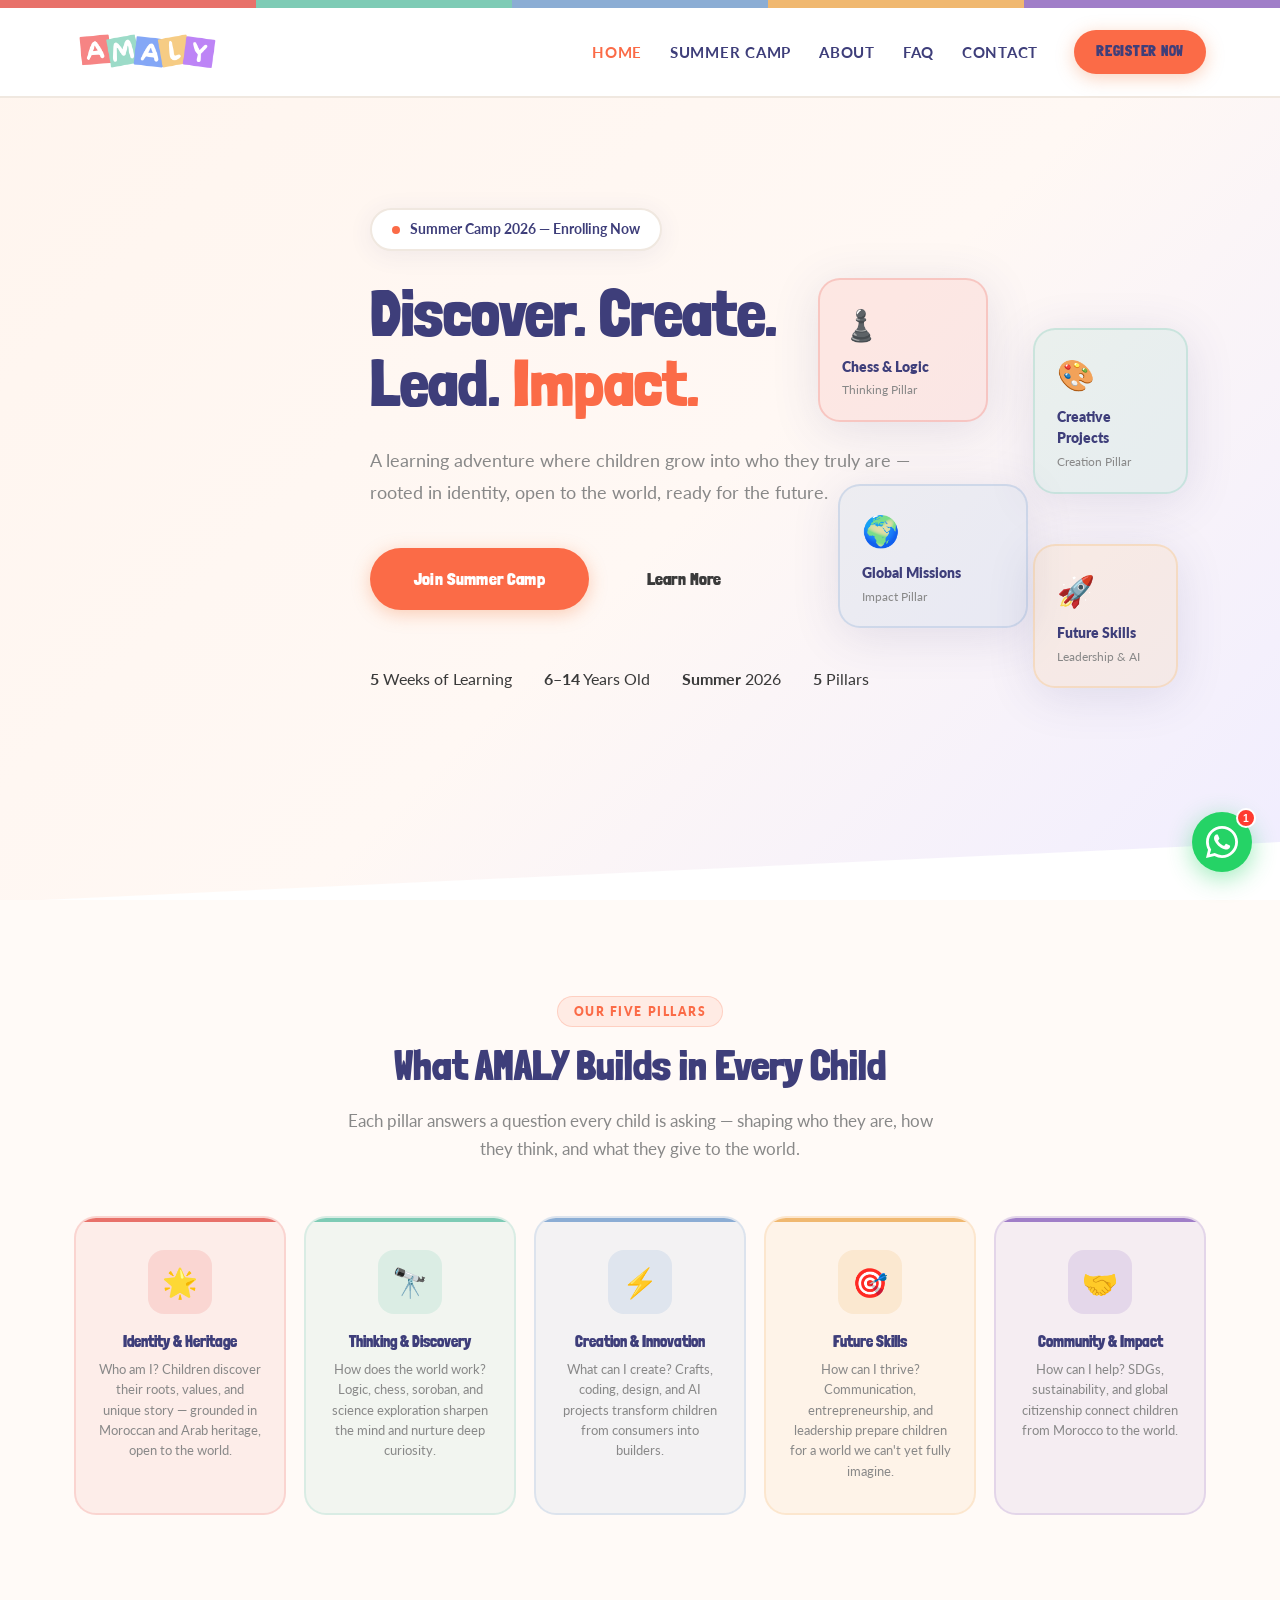
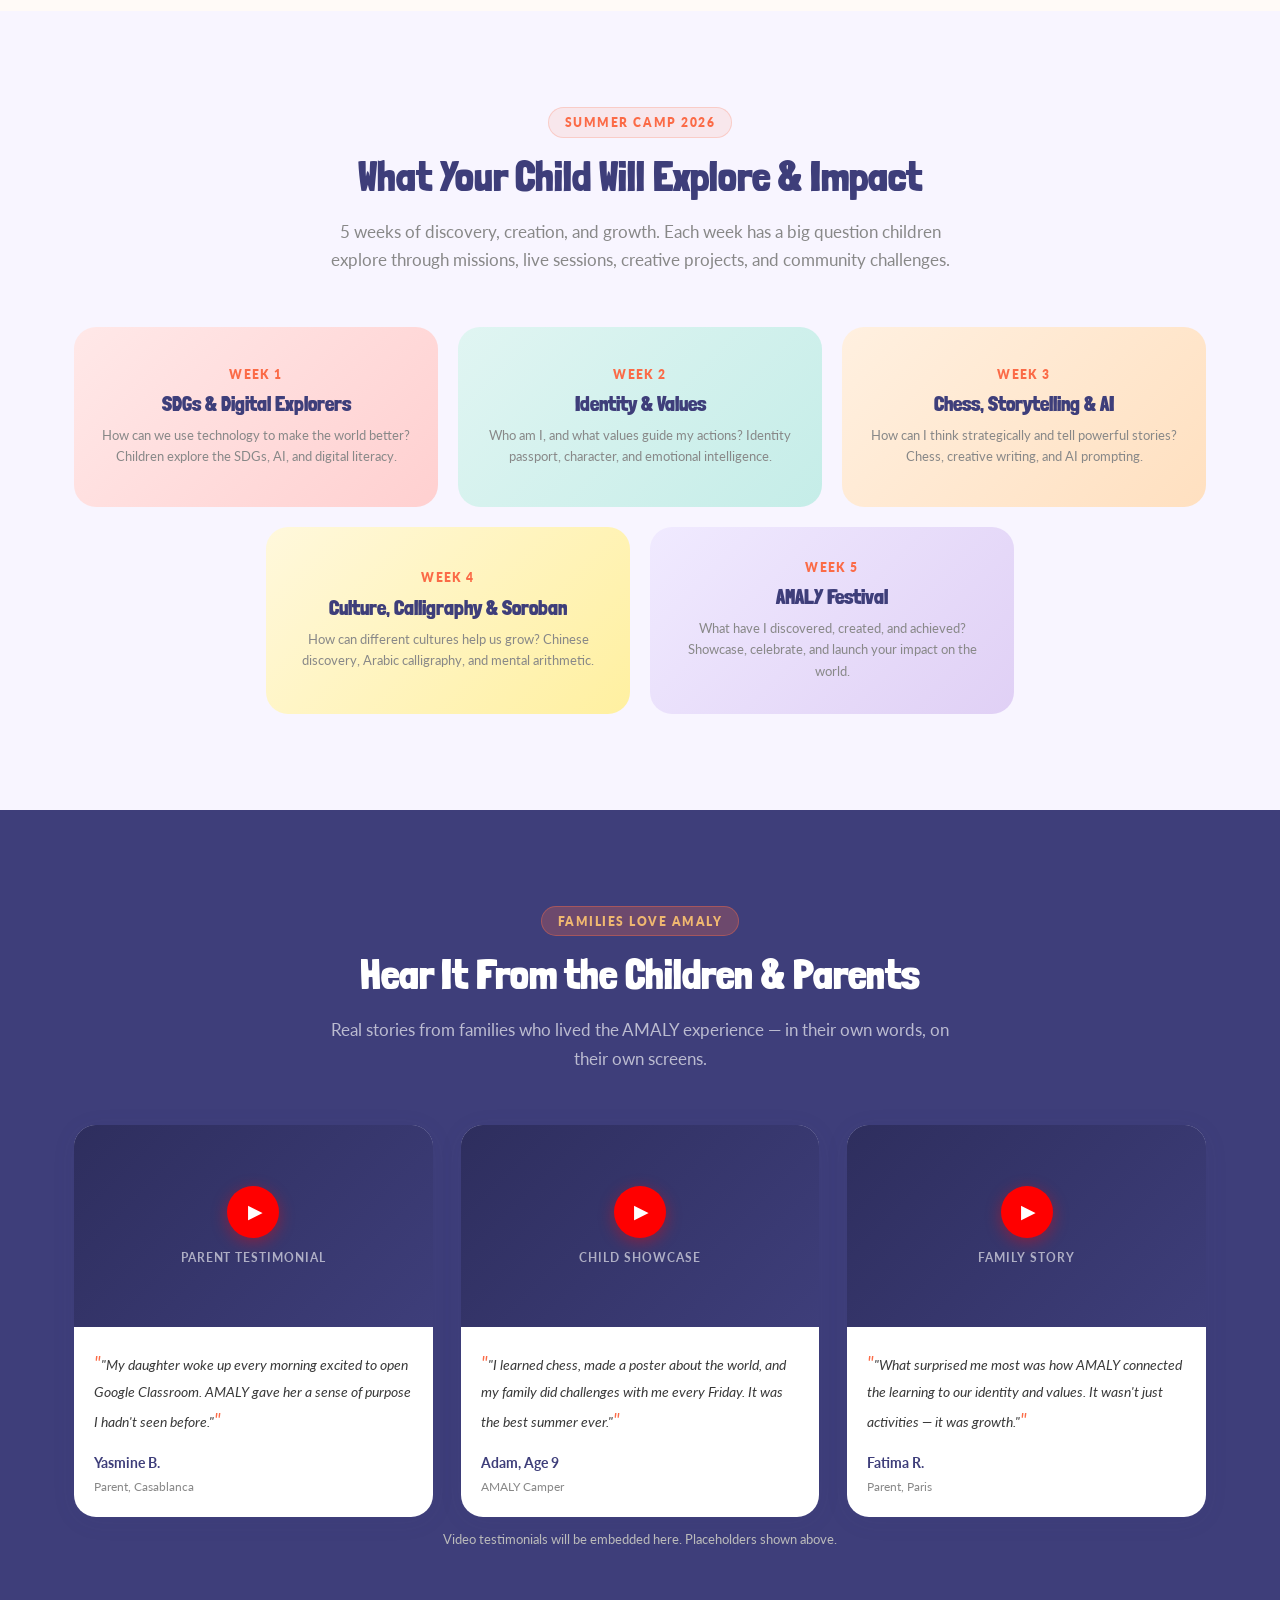
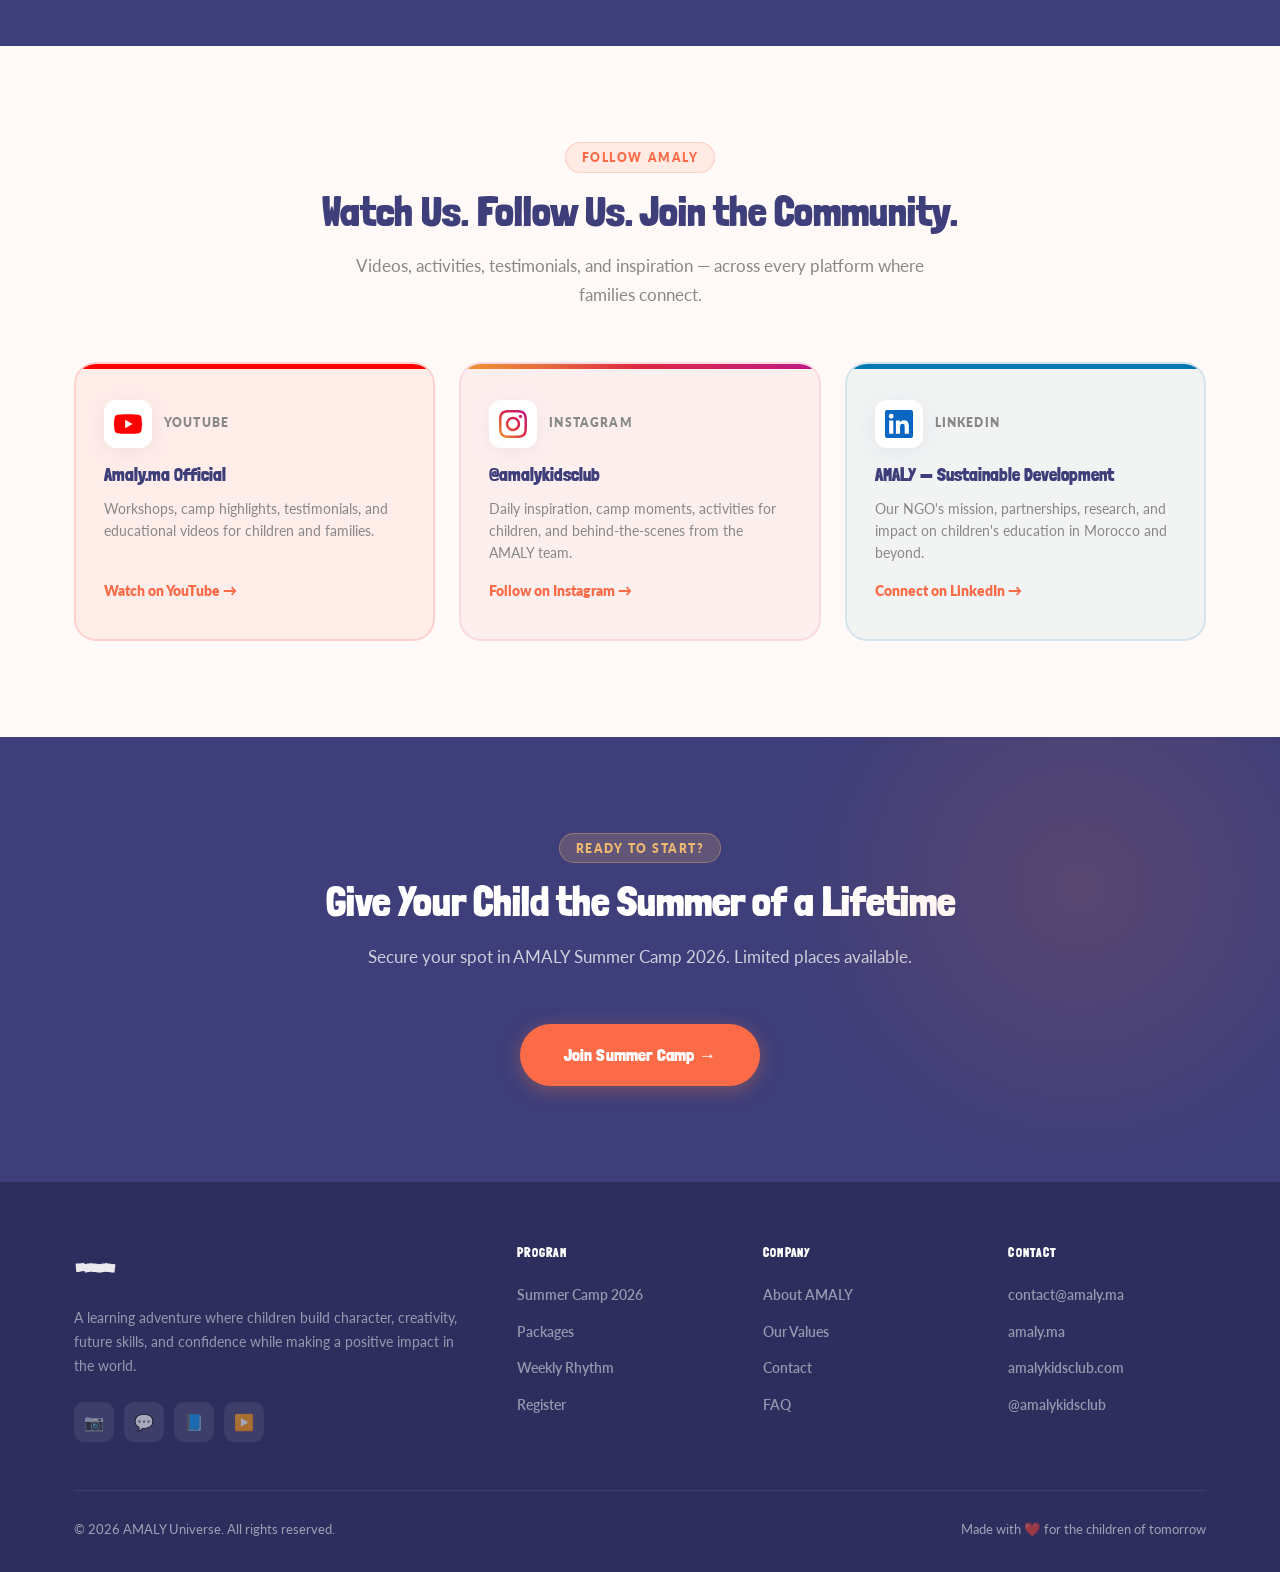
==== commit 27ea6dff: "Update index.html" ====
--- a/index.html
+++ b/index.html
@@ -18,7 +18,7 @@
 <nav class="navbar">
   <div class="navbar-inner">
     <a href="index.html" style="text-decoration:none;display:flex;align-items:center;">
-      <img src="images/amaly-logo-header.png" alt="AMALY" style="height:72px;width:auto;" />
+      <img src="images/amaly-logo-header.png" alt="AMALY" style="height:150px;width:auto;" />
     </a>
     <ul class="nav-links">
       <li><a href="index.html" class="active">Home</a></li>
--- a/css/style.css
+++ b/css/style.css
@@ -2368,6 +2368,194 @@
 .toast .toast-icon { font-size: 1.2rem; }
 
 /* ============================================
+   WHATSAPP CHAT WIDGET
+   ============================================ */
+.wa-widget {
+  position: fixed;
+  bottom: 28px;
+  right: 28px;
+  z-index: 9999;
+  display: flex;
+  flex-direction: column;
+  align-items: flex-end;
+  gap: 12px;
+}
+
+.wa-bubble {
+  background: white;
+  border-radius: var(--radius-lg);
+  box-shadow: 0 8px 40px rgba(0,0,0,0.18);
+  width: 320px;
+  overflow: hidden;
+  transform: scale(0.85) translateY(16px);
+  opacity: 0;
+  pointer-events: none;
+  transition: transform 0.3s cubic-bezier(0.34,1.56,0.64,1), opacity 0.25s ease;
+  transform-origin: bottom right;
+}
+
+.wa-bubble.open {
+  transform: scale(1) translateY(0);
+  opacity: 1;
+  pointer-events: auto;
+}
+
+.wa-bubble-header {
+  background: #25D366;
+  padding: 18px 20px;
+  display: flex;
+  align-items: center;
+  gap: 12px;
+}
+
+.wa-avatar {
+  width: 44px; height: 44px;
+  border-radius: 50%;
+  background: rgba(255,255,255,0.25);
+  display: flex;
+  align-items: center;
+  justify-content: center;
+  font-size: 1.4rem;
+  flex-shrink: 0;
+}
+
+.wa-info strong {
+  display: block;
+  color: white;
+  font-size: 0.95rem;
+  font-weight: 800;
+}
+
+.wa-info span {
+  color: rgba(255,255,255,0.8);
+  font-size: 0.78rem;
+}
+
+.wa-online {
+  width: 8px; height: 8px;
+  background: #a0f0a0;
+  border-radius: 50%;
+  display: inline-block;
+  margin-right: 4px;
+}
+
+.wa-body {
+  padding: 20px;
+  background: #ECE5DD;
+}
+
+.wa-msg {
+  background: white;
+  border-radius: 12px 12px 12px 0;
+  padding: 12px 16px;
+  font-size: 0.88rem;
+  color: #3A3A3A;
+  line-height: 1.55;
+  box-shadow: 0 1px 3px rgba(0,0,0,0.1);
+  max-width: 88%;
+  position: relative;
+}
+
+.wa-msg::before {
+  content: '';
+  position: absolute;
+  left: -8px; bottom: 0;
+  border: 8px solid transparent;
+  border-right-color: white;
+  border-bottom-color: white;
+  border-left: 0;
+  border-top: 0;
+}
+
+.wa-time {
+  font-size: 0.7rem;
+  color: #999;
+  text-align: right;
+  margin-top: 6px;
+}
+
+.wa-footer {
+  padding: 14px 20px;
+  background: white;
+  display: flex;
+  gap: 10px;
+  align-items: center;
+  border-top: 1px solid #f0f0f0;
+}
+
+.wa-input {
+  flex: 1;
+  border: none;
+  outline: none;
+  font-size: 0.9rem;
+  color: var(--text);
+  font-family: var(--font-body);
+  background: transparent;
+}
+
+.wa-input::placeholder { color: #aaa; }
+
+.wa-send {
+  width: 38px; height: 38px;
+  border-radius: 50%;
+  background: #25D366;
+  border: none;
+  cursor: pointer;
+  display: flex;
+  align-items: center;
+  justify-content: center;
+  flex-shrink: 0;
+  transition: background 0.2s;
+}
+
+.wa-send:hover { background: #1ebe5a; }
+
+.wa-send svg { width: 18px; height: 18px; fill: white; }
+
+.wa-toggle {
+  width: 60px; height: 60px;
+  border-radius: 50%;
+  background: #25D366;
+  border: none;
+  cursor: pointer;
+  display: flex;
+  align-items: center;
+  justify-content: center;
+  box-shadow: 0 6px 24px rgba(37,211,102,0.45);
+  transition: transform 0.2s, box-shadow 0.2s;
+  position: relative;
+}
+
+.wa-toggle:hover { transform: scale(1.08); box-shadow: 0 8px 32px rgba(37,211,102,0.55); }
+
+.wa-toggle svg { width: 32px; height: 32px; fill: white; transition: opacity 0.2s; }
+
+.wa-toggle .wa-close-icon { position: absolute; opacity: 0; }
+.wa-toggle.active .wa-open-icon { opacity: 0; }
+.wa-toggle.active .wa-close-icon { opacity: 1; }
+
+.wa-notification {
+  position: absolute;
+  top: -4px; right: -4px;
+  width: 20px; height: 20px;
+  background: #FF3B30;
+  border-radius: 50%;
+  font-size: 0.65rem;
+  font-weight: 800;
+  color: white;
+  display: flex;
+  align-items: center;
+  justify-content: center;
+  border: 2px solid white;
+  animation: wa-pulse 2s infinite;
+}
+
+@keyframes wa-pulse {
+  0%, 100% { transform: scale(1); }
+  50% { transform: scale(1.15); }
+}
+
+/* ============================================
    UTILITY
    ============================================ */
 .text-center { text-align: center; }
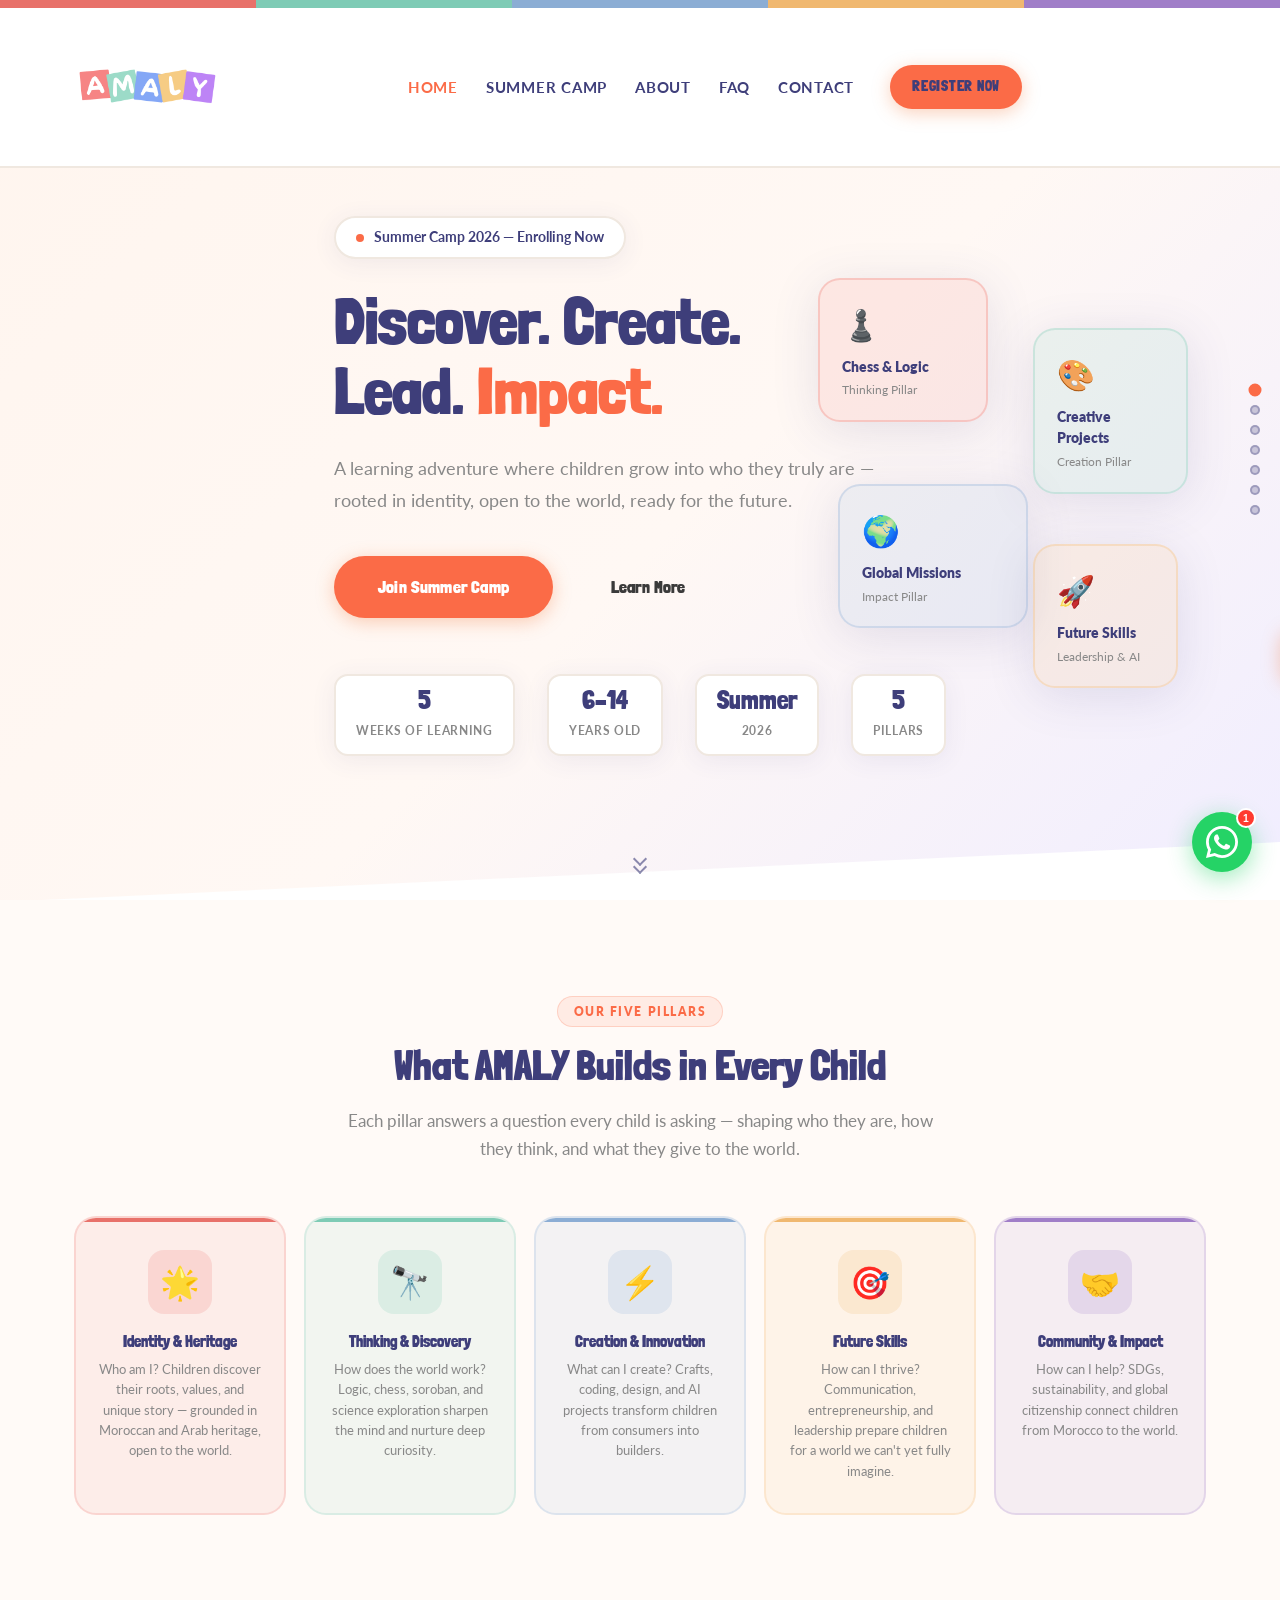
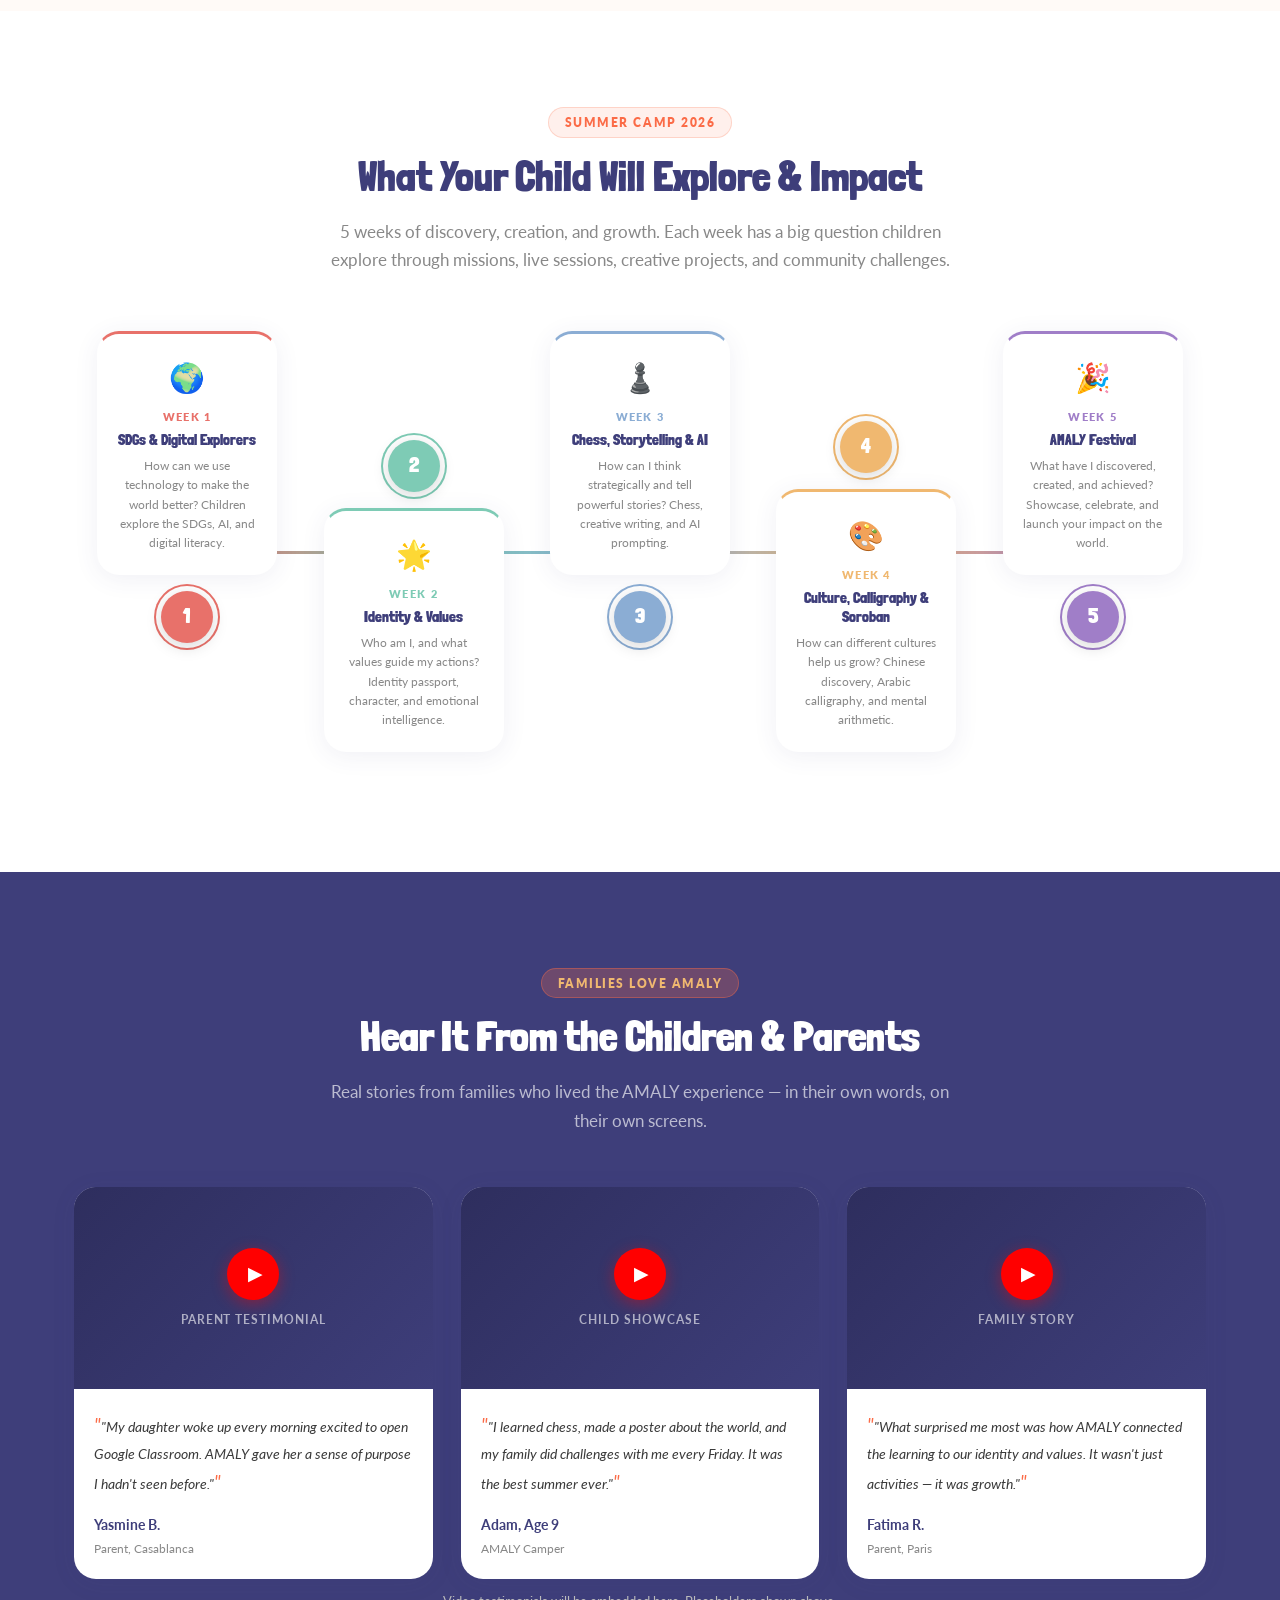
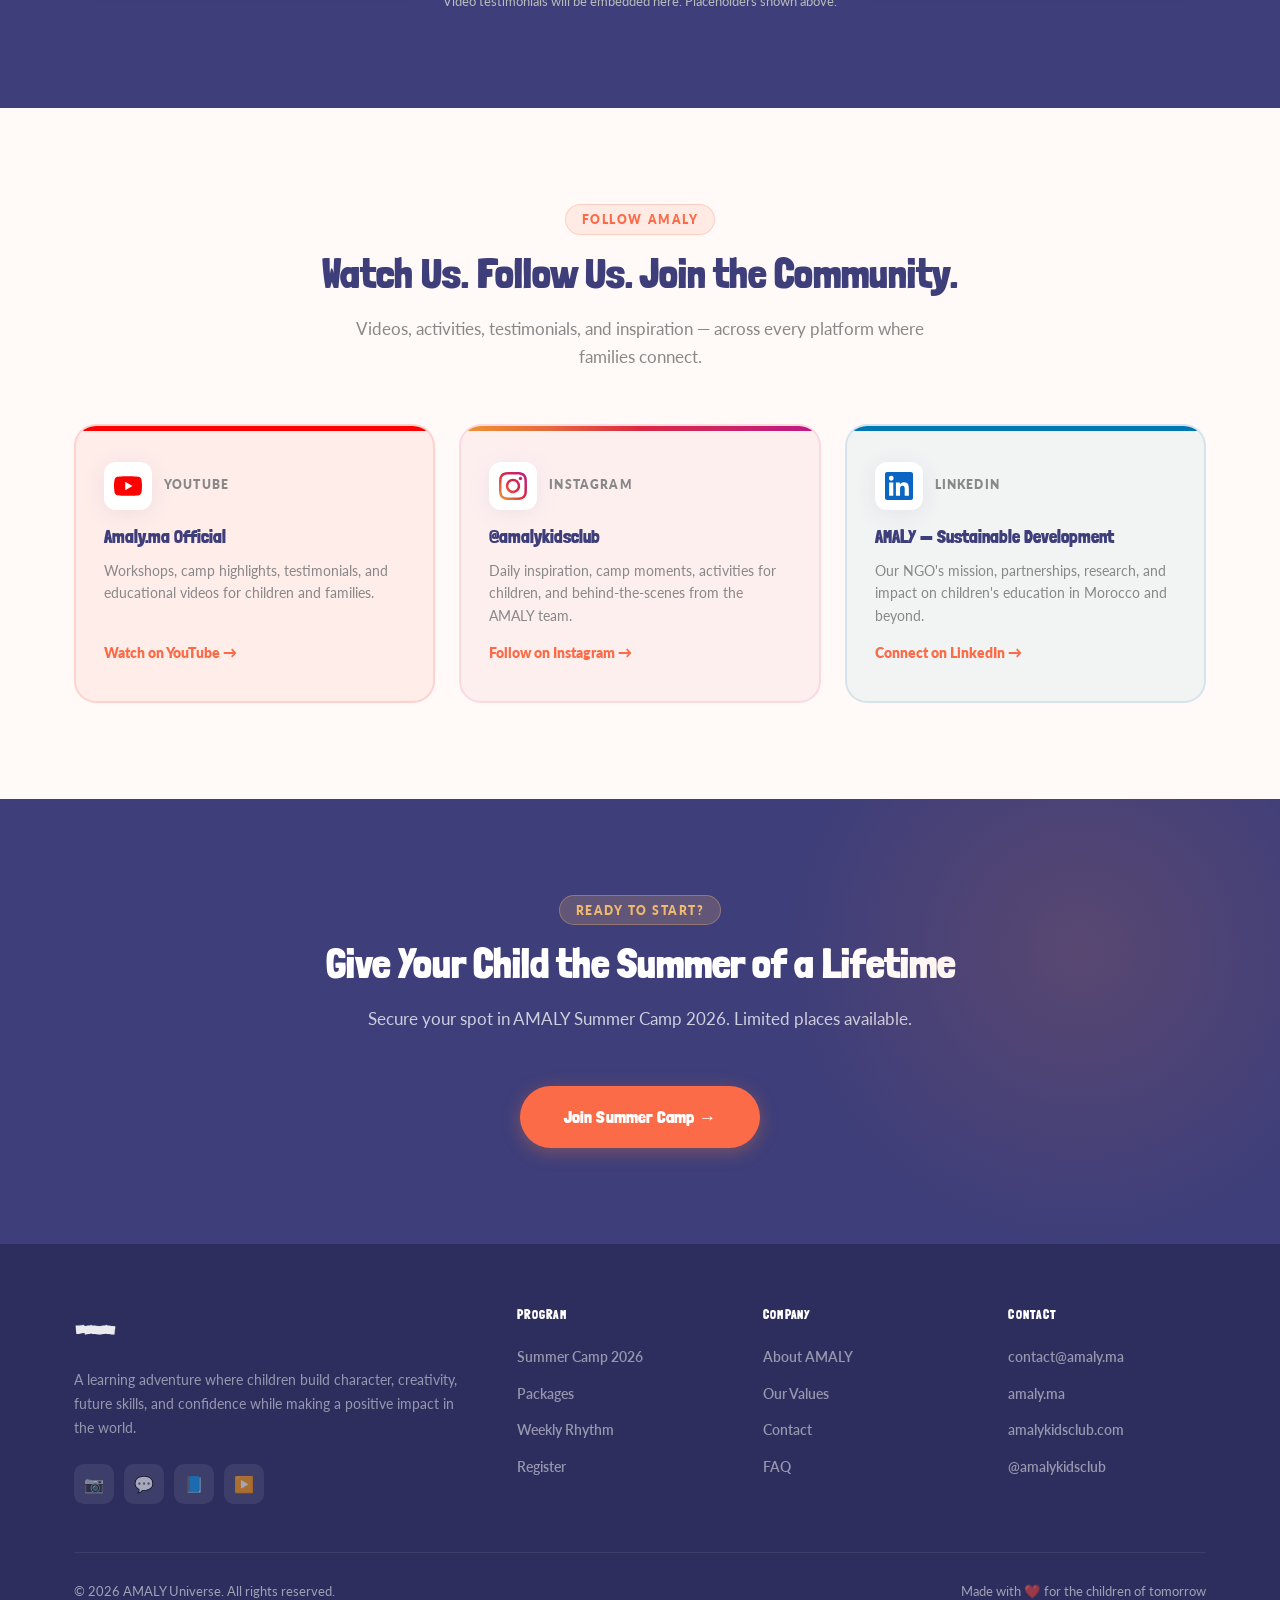
==== commit 260923bd: "Timeline design, centered nav, UX + mobile improvements Timeline (Explore & Impact): - Horizontal zi" ====
--- a/index.html
+++ b/index.html
@@ -155,44 +155,71 @@
     <div style="text-align:center;">
       <div class="section-label">Summer Camp 2026</div>
       <h2 class="section-title">What Your Child Will Explore &amp; Impact</h2>
-      <p class="section-sub">5 weeks of discovery, creation, and growth. Each week has a big question
-        children explore through missions, live sessions, creative projects, and community challenges.</p>
-    </div>
-    <div class="themes-grid">
-      <div class="theme-card">
-        <div class="theme-content">
-          <div class="theme-week">Week 1</div>
+      <p class="section-sub">5 weeks of discovery, creation, and growth. Each week has a big question children explore through missions, live sessions, creative projects, and community challenges.</p>
+    </div>
+
+    <div class="journey-timeline">
+      <!-- connecting line -->
+      <div class="journey-line"></div>
+
+      <!-- Week 1 -->
+      <div class="journey-step" style="--step-color:#E8716A">
+        <div class="journey-card journey-card--top">
+          <div class="journey-emoji">🌍</div>
+          <div class="journey-week">Week 1</div>
           <h3>SDGs &amp; Digital Explorers</h3>
           <p>How can we use technology to make the world better? Children explore the SDGs, AI, and digital literacy.</p>
         </div>
-      </div>
-      <div class="theme-card">
-        <div class="theme-content">
-          <div class="theme-week">Week 2</div>
+        <div class="journey-dot"><span>1</span></div>
+        <div class="journey-spacer"></div>
+      </div>
+
+      <!-- Week 2 -->
+      <div class="journey-step" style="--step-color:#7ECBB5">
+        <div class="journey-spacer"></div>
+        <div class="journey-dot"><span>2</span></div>
+        <div class="journey-card journey-card--bottom">
+          <div class="journey-emoji">🌟</div>
+          <div class="journey-week">Week 2</div>
           <h3>Identity &amp; Values</h3>
           <p>Who am I, and what values guide my actions? Identity passport, character, and emotional intelligence.</p>
         </div>
       </div>
-      <div class="theme-card">
-        <div class="theme-content">
-          <div class="theme-week">Week 3</div>
+
+      <!-- Week 3 -->
+      <div class="journey-step" style="--step-color:#8BADD4">
+        <div class="journey-card journey-card--top">
+          <div class="journey-emoji">♟️</div>
+          <div class="journey-week">Week 3</div>
           <h3>Chess, Storytelling &amp; AI</h3>
           <p>How can I think strategically and tell powerful stories? Chess, creative writing, and AI prompting.</p>
         </div>
-      </div>
-      <div class="theme-card">
-        <div class="theme-content">
-          <div class="theme-week">Week 4</div>
+        <div class="journey-dot"><span>3</span></div>
+        <div class="journey-spacer"></div>
+      </div>
+
+      <!-- Week 4 -->
+      <div class="journey-step" style="--step-color:#F0B870">
+        <div class="journey-spacer"></div>
+        <div class="journey-dot"><span>4</span></div>
+        <div class="journey-card journey-card--bottom">
+          <div class="journey-emoji">🎨</div>
+          <div class="journey-week">Week 4</div>
           <h3>Culture, Calligraphy &amp; Soroban</h3>
           <p>How can different cultures help us grow? Chinese discovery, Arabic calligraphy, and mental arithmetic.</p>
         </div>
       </div>
-      <div class="theme-card">
-        <div class="theme-content">
-          <div class="theme-week">Week 5</div>
+
+      <!-- Week 5 -->
+      <div class="journey-step" style="--step-color:#A07EC8">
+        <div class="journey-card journey-card--top">
+          <div class="journey-emoji">🎉</div>
+          <div class="journey-week">Week 5</div>
           <h3>AMALY Festival</h3>
           <p>What have I discovered, created, and achieved? Showcase, celebrate, and launch your impact on the world.</p>
         </div>
+        <div class="journey-dot"><span>5</span></div>
+        <div class="journey-spacer"></div>
       </div>
     </div>
   </div>
--- a/css/style.css
+++ b/css/style.css
@@ -272,15 +272,17 @@
   max-width: 1180px;
   margin: 0 auto;
   padding: 0 24px;
-  height: 88px;
-  display: flex;
-  align-items: center;
-  justify-content: space-between;
+  height: 158px;
+  display: grid;
+  grid-template-columns: auto 1fr auto;
+  align-items: center;
+  gap: 24px;
 }
 
 .nav-links {
   display: flex;
   align-items: center;
+  justify-content: center;
   gap: 28px;
 }
 
@@ -378,7 +380,7 @@
   align-items: center;
   position: relative;
   overflow: hidden;
-  padding-top: 96px; /* navbar + stripe */
+  padding-top: 168px; /* navbar + stripe */
 }
 
 /* Wavy bottom edge like the original site */
@@ -691,74 +693,116 @@
 .exp-card p { font-size: 0.78rem; color: var(--gray); }
 
 /* ============================================
-   SECTION: SUMMER THEMES
-   ============================================ */
-.themes { background: #F8F5FF; text-align: center; }
-
-.themes-grid {
+   SECTION: JOURNEY TIMELINE (Explore & Impact)
+   ============================================ */
+.themes { background: var(--white); text-align: center; }
+
+.journey-timeline {
+  position: relative;
   display: grid;
-  grid-template-columns: repeat(6, 1fr);
-  gap: 20px;
-  margin-top: 48px;
-}
-
-.themes-grid .theme-card:nth-child(1) { grid-column: 1 / 3; }
-.themes-grid .theme-card:nth-child(2) { grid-column: 3 / 5; }
-.themes-grid .theme-card:nth-child(3) { grid-column: 5 / 7; }
-.themes-grid .theme-card:nth-child(4) { grid-column: 2 / 4; }
-.themes-grid .theme-card:nth-child(5) { grid-column: 4 / 6; }
-
-.theme-card {
+  grid-template-columns: repeat(5, 1fr);
+  gap: 0;
+  margin-top: 56px;
+  padding-bottom: 24px;
+}
+
+/* Horizontal connecting line */
+.journey-line {
+  position: absolute;
+  top: calc(50% - 2px);
+  left: 10%;
+  right: 10%;
+  height: 3px;
+  background: linear-gradient(90deg,
+    #E8716A, #7ECBB5, #8BADD4, #F0B870, #A07EC8);
+  border-radius: 3px;
+  z-index: 0;
+}
+
+.journey-step {
+  display: flex;
+  flex-direction: column;
+  align-items: center;
+  position: relative;
+  z-index: 1;
+}
+
+.journey-dot {
+  width: 52px; height: 52px;
+  border-radius: 50%;
+  background: var(--step-color, var(--primary));
+  display: flex;
+  align-items: center;
+  justify-content: center;
+  flex-shrink: 0;
+  box-shadow: 0 4px 16px rgba(0,0,0,0.15), 0 0 0 5px white, 0 0 0 7px var(--step-color, var(--primary));
+  z-index: 2;
+  transition: transform 0.25s ease;
+}
+
+.journey-dot span {
+  font-family: var(--font-head);
+  font-size: 1.3rem;
+  font-weight: 900;
+  color: white;
+  line-height: 1;
+}
+
+.journey-step:hover .journey-dot { transform: scale(1.15); }
+
+.journey-card {
+  background: white;
   border-radius: var(--radius-lg);
-  padding: 32px 28px;
+  padding: 20px 18px;
   text-align: center;
-  position: relative;
-  overflow: hidden;
-  min-height: 180px;
-  display: flex;
-  flex-direction: column;
-  justify-content: center;
-  align-items: center;
+  box-shadow: var(--shadow);
+  border: 2px solid transparent;
+  border-top: 3px solid var(--step-color, var(--primary));
+  width: 100%;
+  max-width: 180px;
   transition: var(--transition);
 }
 
-.theme-card:hover { transform: translateY(-4px); box-shadow: var(--shadow-lg); }
-
-.theme-card:nth-child(1) { background: linear-gradient(135deg, #FFE8E8, #FFD0D0); }
-.theme-card:nth-child(2) { background: linear-gradient(135deg, #E0F5F2, #C5EDE8); }
-.theme-card:nth-child(3) { background: linear-gradient(135deg, #FFF0E0, #FFE0C0); }
-.theme-card:nth-child(4) { background: linear-gradient(135deg, #FFF8DC, #FFF0A0); }
-.theme-card:nth-child(5) { background: linear-gradient(135deg, #F0EAFF, #E0D0F5); }
-.theme-card:nth-child(6) { background: linear-gradient(135deg, var(--navy), var(--navy-dark)); }
-
-.theme-week {
-  font-size: 0.72rem;
+.journey-card:hover {
+  box-shadow: var(--shadow-lg);
+  transform: translateY(-4px);
+  border-color: var(--step-color, var(--primary));
+}
+
+.journey-card--top { margin-bottom: 16px; }
+.journey-card--bottom { margin-top: 16px; }
+
+.journey-spacer {
+  flex: 1;
+  min-height: 90px;
+}
+
+.journey-emoji {
+  font-size: 1.8rem;
+  margin-bottom: 8px;
+}
+
+.journey-week {
+  font-size: 0.68rem;
   font-weight: 800;
+  text-transform: uppercase;
   letter-spacing: 0.12em;
-  text-transform: uppercase;
-  color: var(--primary);
-  margin-bottom: 8px;
-}
-
-.theme-card:nth-child(6) .theme-week { color: rgba(255,255,255,0.6); }
-
-.theme-card h3 { font-size: 1.3rem; color: var(--navy); margin-bottom: 8px; }
-.theme-card:nth-child(6) h3 { color: white; }
-
-.theme-card p { font-size: 0.83rem; color: var(--gray); }
-.theme-card:nth-child(6) p { color: rgba(255,255,255,0.7); }
-
-.theme-number {
-  position: absolute;
-  top: 20px; right: 24px;
-  font-size: 4rem;
-  font-weight: 900;
-  opacity: 0.08;
+  color: var(--step-color, var(--primary));
+  margin-bottom: 6px;
+}
+
+.journey-card h3 {
+  font-size: 0.95rem;
   color: var(--navy);
-  line-height: 1;
-}
-
-.theme-card:nth-child(6) .theme-number { color: white; opacity: 0.12; }
+  margin-bottom: 6px;
+  line-height: 1.25;
+}
+
+.journey-card p {
+  font-size: 0.78rem;
+  color: var(--gray);
+  line-height: 1.55;
+}
 
 /* ============================================
    SECTION: COMPETENCIES
@@ -1101,7 +1145,7 @@
   background: var(--navy);
   display: flex;
   align-items: center;
-  padding-top: 96px;
+  padding-top: 168px;
   position: relative;
   overflow: hidden;
 }
@@ -2556,6 +2600,88 @@
 }
 
 /* ============================================
+   FULLPAGE SCROLL NAVIGATION
+   ============================================ */
+
+/* Side dot navigation */
+.fp-dots {
+  position: fixed;
+  right: 20px;
+  top: 50%;
+  transform: translateY(-50%);
+  z-index: 998;
+  display: flex;
+  flex-direction: column;
+  gap: 10px;
+}
+
+.fp-dot {
+  width: 10px; height: 10px;
+  border-radius: 50%;
+  background: rgba(62,62,122,0.25);
+  border: 2px solid rgba(62,62,122,0.3);
+  cursor: pointer;
+  transition: all 0.3s ease;
+  position: relative;
+}
+
+.fp-dot:hover { background: var(--primary); border-color: var(--primary); transform: scale(1.25); }
+.fp-dot.active { background: var(--primary); border-color: var(--primary); transform: scale(1.3); }
+
+.fp-dot[data-label]:hover::before {
+  content: attr(data-label);
+  position: absolute;
+  right: 20px;
+  top: 50%;
+  transform: translateY(-50%);
+  background: var(--navy);
+  color: white;
+  font-size: 0.72rem;
+  font-weight: 700;
+  padding: 4px 10px;
+  border-radius: 6px;
+  white-space: nowrap;
+  pointer-events: none;
+}
+
+/* Scroll arrow hint */
+.fp-arrow {
+  position: fixed;
+  bottom: 28px;
+  left: 50%;
+  transform: translateX(-50%);
+  z-index: 998;
+  display: flex;
+  flex-direction: column;
+  align-items: center;
+  gap: 4px;
+  opacity: 0.6;
+  transition: opacity 0.4s;
+  pointer-events: none;
+}
+
+.fp-arrow.hidden { opacity: 0; }
+
+.fp-arrow span {
+  display: block;
+  width: 10px; height: 10px;
+  border-right: 2px solid var(--navy);
+  border-bottom: 2px solid var(--navy);
+  transform: rotate(45deg);
+  animation: fp-bounce 1.4s infinite;
+}
+
+.fp-arrow span:nth-child(2) { animation-delay: 0.2s; margin-top: -6px; }
+
+@keyframes fp-bounce {
+  0%, 100% { opacity: 0.3; transform: rotate(45deg) translateY(-3px); }
+  50% { opacity: 1; transform: rotate(45deg) translateY(3px); }
+}
+
+/* Section transition */
+body.fp-scrolling { overflow: hidden; }
+
+/* ============================================
    UTILITY
    ============================================ */
 .text-center { text-align: center; }
@@ -2588,14 +2714,38 @@
 
   .hero-title { font-size: 2rem; }
   .hero-sub { font-size: 0.95rem; }
-  .hero-ctas { flex-direction: column; }
+  .hero-ctas { flex-direction: column; align-items: flex-start; }
   .hero-ctas .btn { width: 100%; justify-content: center; }
   .hero-stats { gap: 12px; }
 
   .promises-grid { grid-template-columns: 1fr 1fr; }
   .experience-grid { grid-template-columns: repeat(2, 1fr); }
-  .themes-grid { grid-template-columns: 1fr; }
-  .themes-grid .theme-card:nth-child(n) { grid-column: 1 / -1; }
+  /* Journey timeline → vertical on mobile */
+  .journey-timeline {
+    grid-template-columns: 1fr;
+    margin-top: 40px;
+    padding-left: 40px;
+  }
+  .journey-line {
+    top: 0; bottom: 0;
+    left: 20px; right: auto;
+    width: 3px; height: auto;
+  }
+  .journey-step {
+    flex-direction: row;
+    align-items: flex-start;
+    gap: 16px;
+    margin-bottom: 28px;
+  }
+  .journey-dot { flex-shrink: 0; }
+  .journey-spacer { display: none; }
+  .journey-card--top,
+  .journey-card--bottom {
+    margin: 0;
+    max-width: 100%;
+    text-align: left;
+    flex: 1;
+  }
   .comp-grid { grid-template-columns: 1fr 1fr; }
   .values-grid { grid-template-columns: 1fr 1fr; }
   .ecosystem-grid { grid-template-columns: 1fr 1fr; }
@@ -2634,3 +2784,109 @@
 
   .tile { width: 28px; height: 28px; font-size: 0.9rem; border-radius: 7px; }
 }
+
+/* ============================================
+   UX IMPROVEMENTS
+   ============================================ */
+
+/* Smoother focus states for accessibility */
+a:focus-visible, button:focus-visible, input:focus-visible, select:focus-visible, textarea:focus-visible {
+  outline: 3px solid var(--primary);
+  outline-offset: 3px;
+  border-radius: 4px;
+}
+
+/* Improve hero stat cards on mobile */
+.hero-stat {
+  background: white;
+  border-radius: var(--radius);
+  padding: 12px 20px;
+  box-shadow: var(--shadow);
+  border: 2px solid var(--border);
+  text-align: center;
+}
+
+.hero-stat strong {
+  display: block;
+  font-family: var(--font-head);
+  font-size: 1.6rem;
+  font-weight: 900;
+  color: var(--navy);
+  line-height: 1;
+  margin-bottom: 2px;
+}
+
+.hero-stat span {
+  font-size: 0.72rem;
+  font-weight: 700;
+  color: var(--gray);
+  text-transform: uppercase;
+  letter-spacing: 0.06em;
+}
+
+/* Mobile nav improvements */
+.mobile-nav {
+  background: var(--navy);
+}
+
+.mobile-nav a {
+  color: rgba(255,255,255,0.85);
+  font-size: 1.3rem;
+  padding: 10px 20px;
+  width: 100%;
+  text-align: center;
+  border-radius: var(--radius);
+}
+
+.mobile-nav a:hover, .mobile-nav a.active {
+  color: white;
+  background: rgba(255,255,255,0.1);
+}
+
+.mobile-nav-close {
+  color: rgba(255,255,255,0.7);
+}
+
+.mobile-nav-close:hover {
+  background: rgba(255,255,255,0.1);
+  color: white;
+}
+
+/* Section label centered block utility */
+.section-header-center {
+  text-align: center;
+  margin-bottom: 0;
+}
+
+/* Improve promise/pillar icons */
+.promise-icon {
+  font-size: 2rem;
+}
+
+/* Better link underline on hover for content links */
+.contact-method a:hover {
+  text-decoration: underline;
+}
+
+/* Scroll to top on mobile — ensure hero btn is tappable */
+@media (max-width: 768px) {
+  .btn { min-height: 48px; }
+  .nav-cta { display: none; }
+  .fp-dots { display: none; }
+  .wa-widget { bottom: 16px; right: 16px; }
+  .wa-bubble { width: calc(100vw - 32px); }
+  .hero { padding-top: 172px; min-height: 100svh; }
+  .hero-stats { gap: 8px; }
+  .hero-stat { padding: 10px 14px; }
+  .hero-stat strong { font-size: 1.3rem; }
+  .social-channels-grid { grid-template-columns: 1fr; }
+  .section-sub { margin-bottom: 32px; }
+  .journey-card h3 { font-size: 0.9rem; }
+}
+
+@media (max-width: 480px) {
+  .hero-title { font-size: 1.8rem; }
+  .navbar-inner { height: 110px; }
+  img[alt="AMALY"] { height: 96px !important; }
+  .journey-step { gap: 12px; }
+}
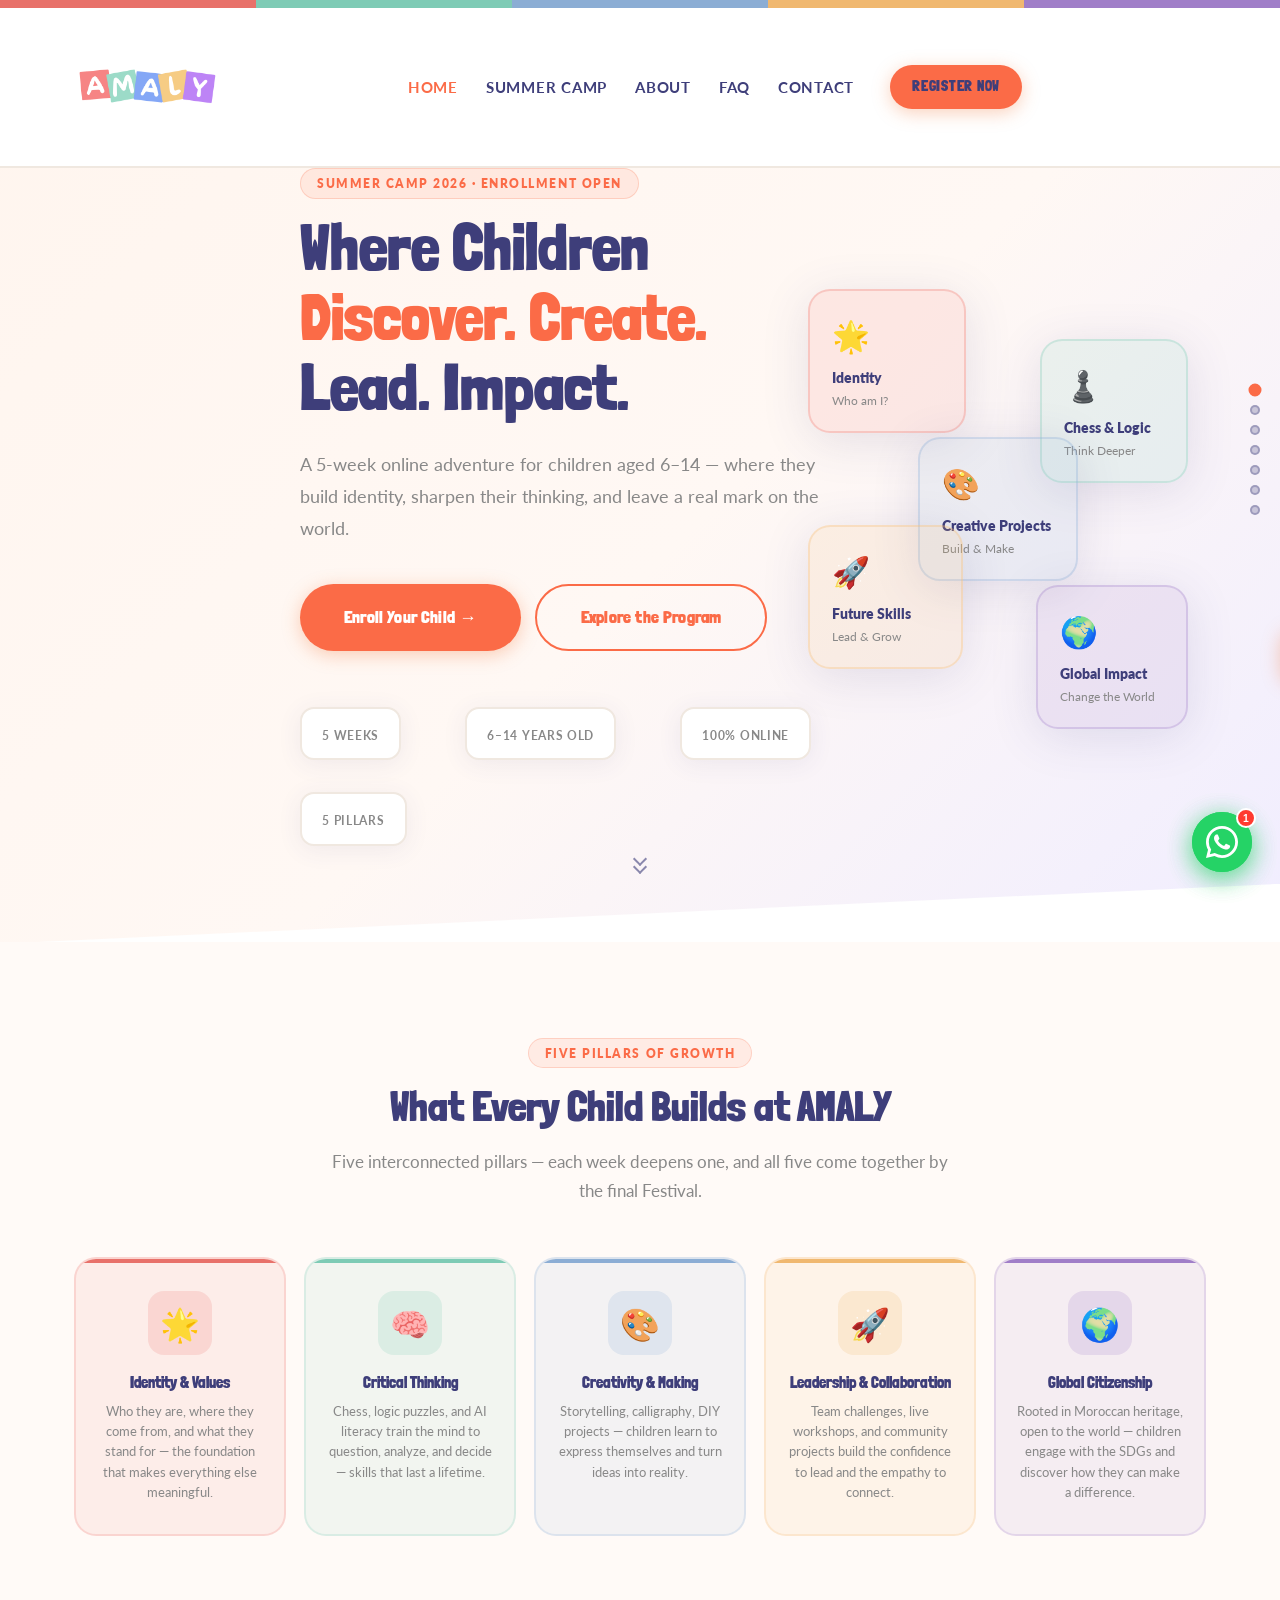
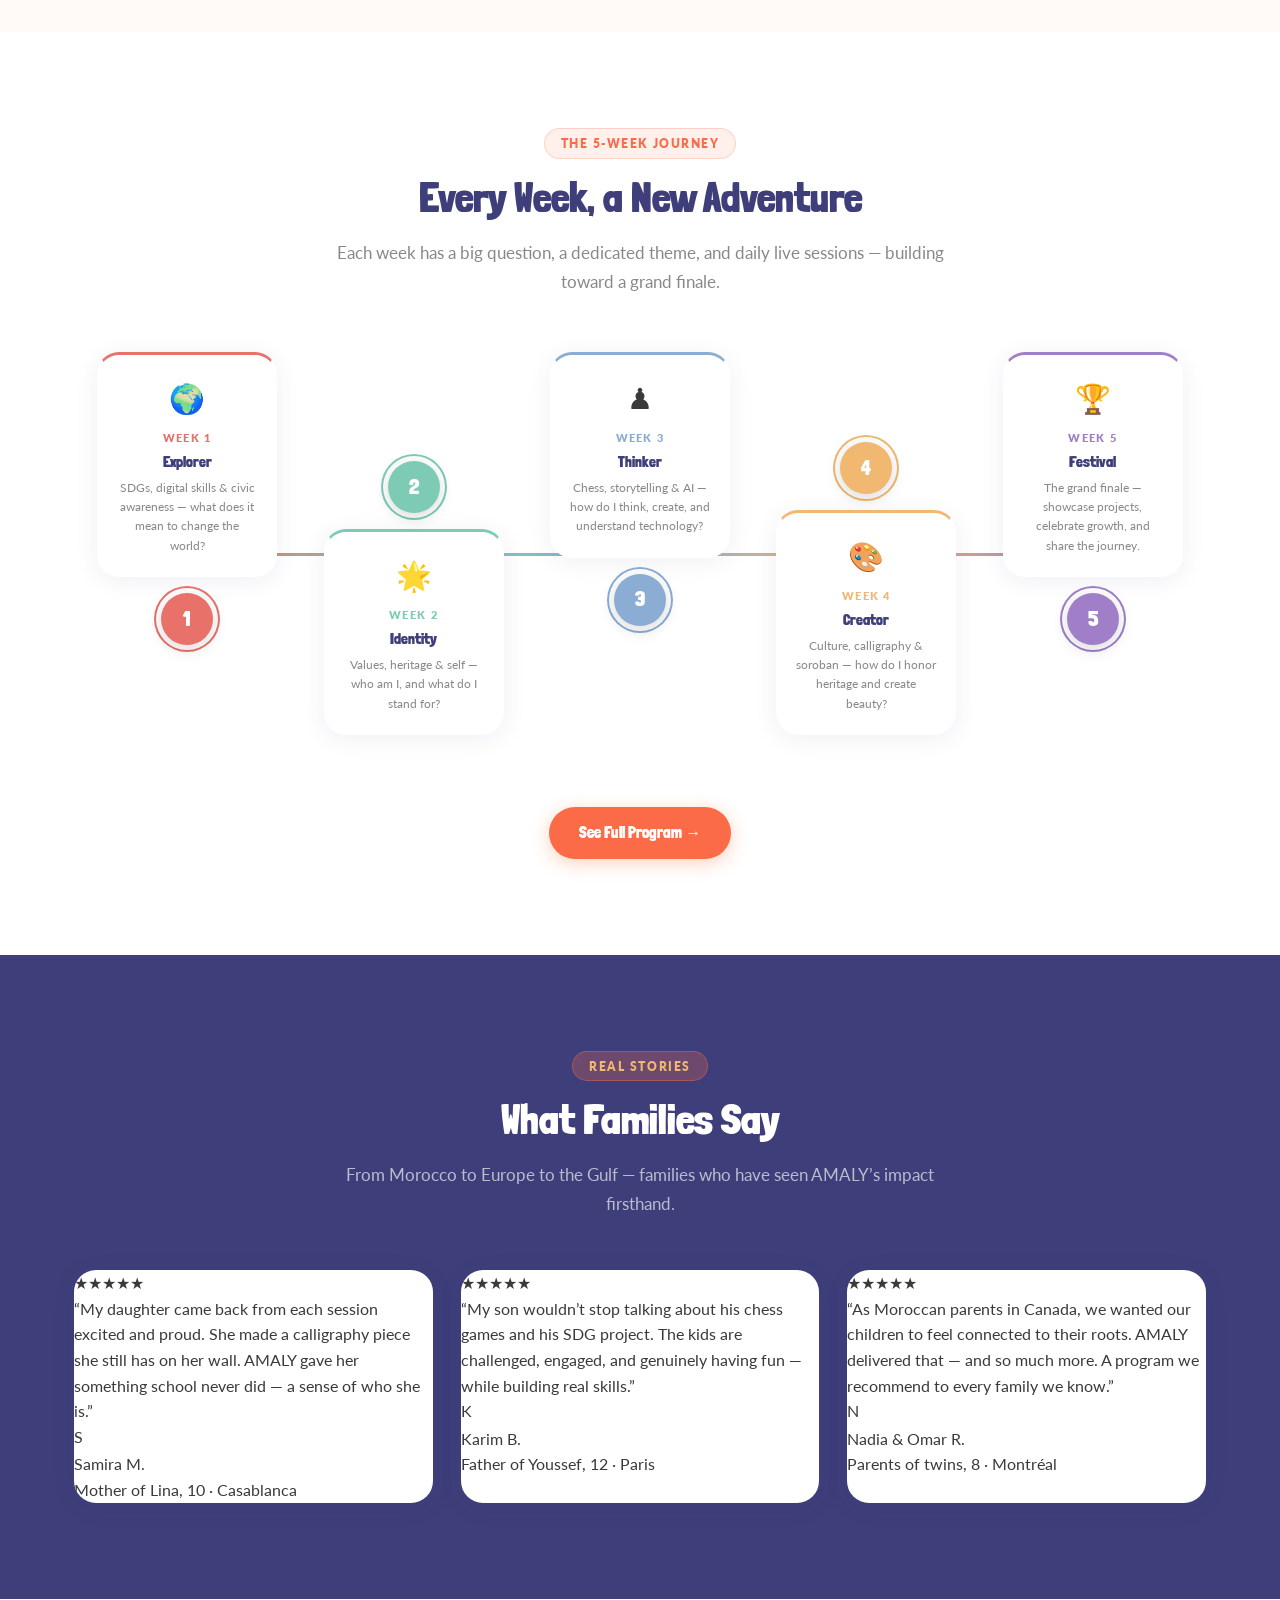
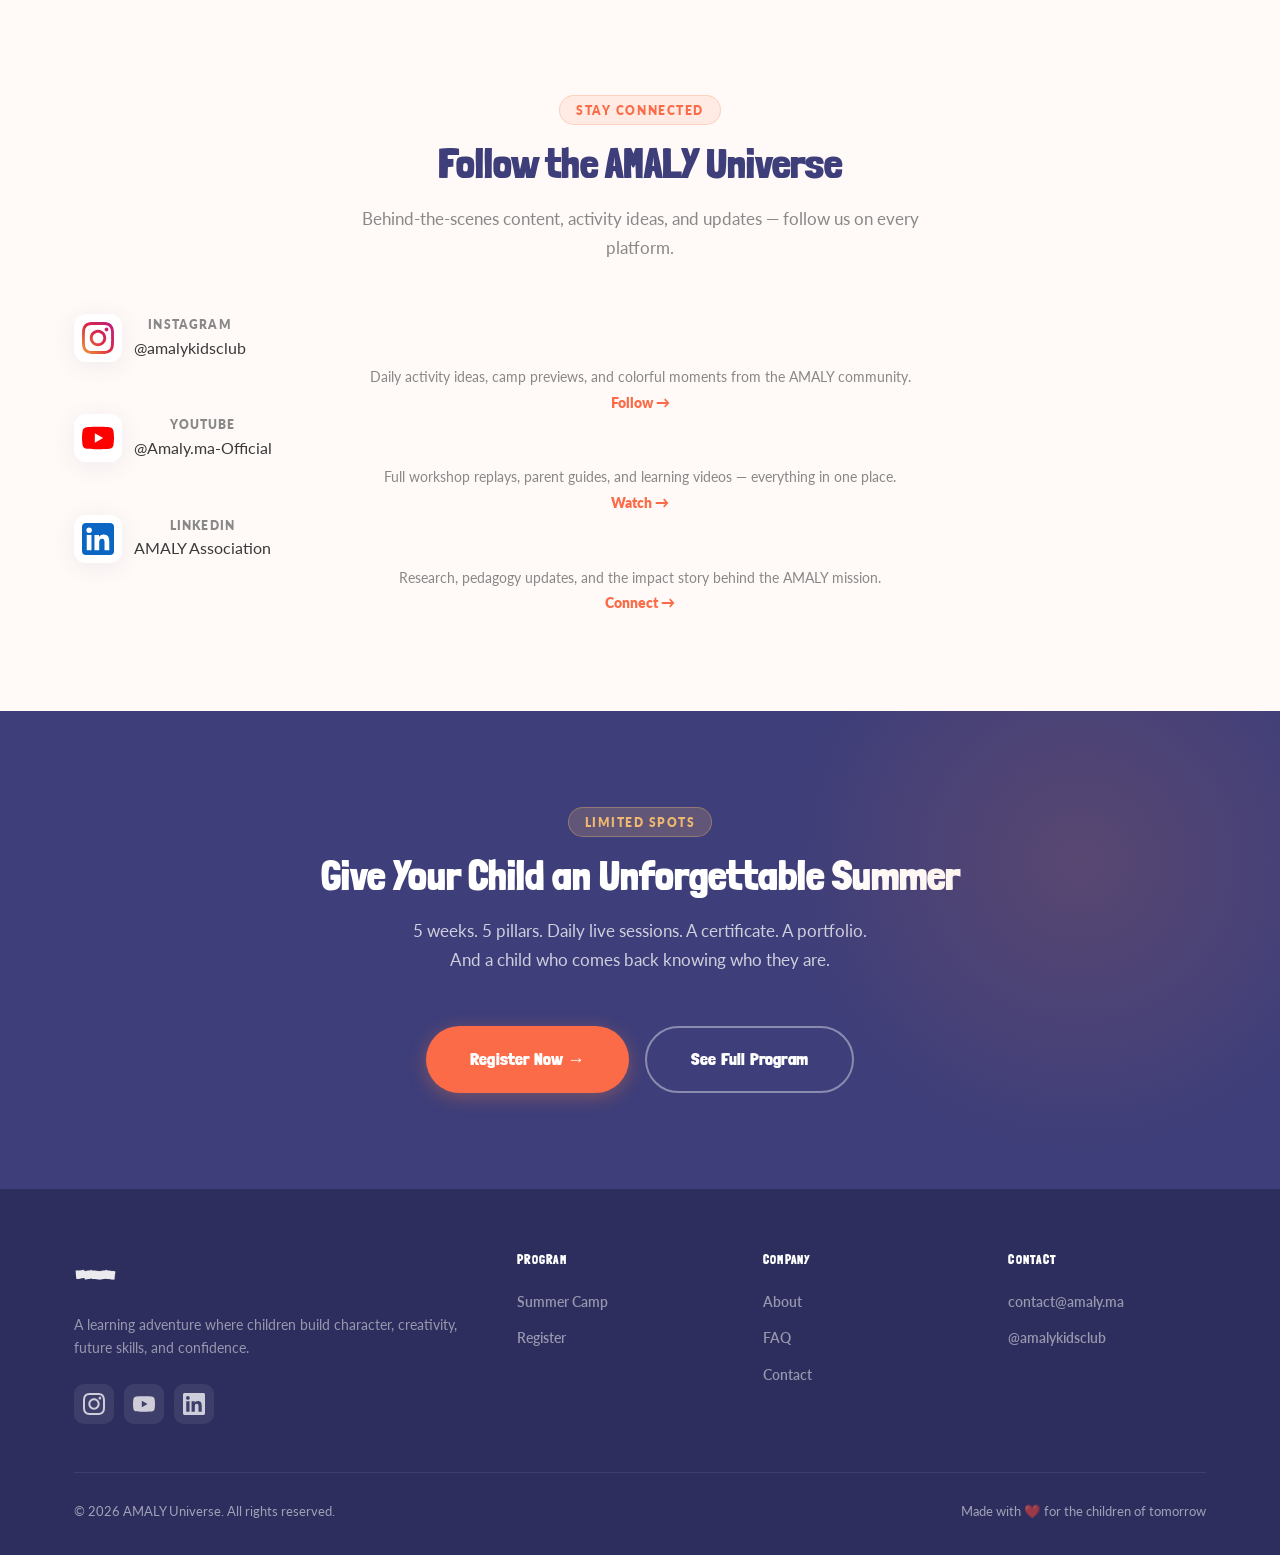
==== commit f4b62078: "Add 5th pillar card, optimize wording and typography throughout index.html - Add Identity pillar flo" ====
--- a/index.html
+++ b/index.html
@@ -3,8 +3,8 @@
 <head>
   <meta charset="UTF-8" />
   <meta name="viewport" content="width=device-width, initial-scale=1.0" />
-  <title>AMALY Universe — Discover. Create. Lead. Impact.</title>
-  <meta name="description" content="A learning adventure where children build character, creativity, future skills, and confidence while making a positive impact in the world." />
+  <title>AMALY Universe — Summer Camp 2026</title>
+  <meta name="description" content="AMALY Summer Camp 2026 — a 5-week online adventure for children aged 6–14. Build identity, sharpen thinking, and leave a mark on the world." />
   <link rel="preconnect" href="https://fonts.googleapis.com" />
   <link rel="preconnect" href="https://fonts.gstatic.com" crossorigin />
   <link href="https://fonts.googleapis.com/css2?family=Londrina+Solid:wght@300;400;900&family=Lato:wght@400;700;900&display=swap" rel="stylesheet" />
@@ -15,7 +15,7 @@
 <div class="top-stripe"></div>
 
 <!-- NAVBAR -->
-<nav class="navbar">
+<nav class="navbar" id="navbar">
   <div class="navbar-inner">
     <a href="index.html" style="text-decoration:none;display:flex;align-items:center;">
       <img src="images/amaly-logo-header.png" alt="AMALY" style="height:150px;width:auto;" />
@@ -28,7 +28,7 @@
       <li><a href="contact.html">Contact</a></li>
       <li><a href="register.html" class="btn btn-primary nav-cta">Register Now</a></li>
     </ul>
-    <div class="hamburger" id="hamburger">
+    <div class="hamburger">
       <span></span><span></span><span></span>
     </div>
   </div>
@@ -36,7 +36,7 @@
 
 <!-- MOBILE NAV -->
 <div class="mobile-nav">
-  <button class="mobile-nav-close">✕</button>
+  <button class="mobile-nav-close">&#x2715;</button>
   <a href="index.html">Home</a>
   <a href="summer-camp.html">Summer Camp</a>
   <a href="about.html">About</a>
@@ -46,363 +46,369 @@
 </div>
 
 <!-- HERO -->
-<section class="hero">
-  <div class="container">
-    <div class="hero-content">
-      <div class="hero-badge">
-        <span class="dot"></span>
-        Summer Camp 2026 — Enrolling Now
-      </div>
-      <h1 class="hero-title">
-        Discover. Create.<br>Lead. <span class="highlight">Impact.</span>
-      </h1>
-      <p class="hero-sub">
-        A learning adventure where children grow into who they truly are —
-        rooted in identity, open to the world, ready for the future.
-      </p>
-      <div class="hero-ctas">
-        <a href="summer-camp.html" class="btn btn-primary btn-lg">Join Summer Camp</a>
-        <a href="#promises" class="btn btn-secondary btn-lg">Learn More</a>
-      </div>
-      <div class="hero-stats">
-        <div class="hero-stat">
-          <strong>5</strong>
-          <span>Weeks of Learning</span>
-        </div>
-        <div class="hero-stat">
-          <strong>6–14</strong>
-          <span>Years Old</span>
-        </div>
-        <div class="hero-stat">
-          <strong>Summer</strong>
-          <span>2026</span>
-        </div>
-        <div class="hero-stat">
-          <strong>5</strong>
-          <span>Pillars</span>
-        </div>
-      </div>
-    </div>
-  </div>
-  <div class="hero-visual">
-    <div class="floating-cards">
-      <div class="float-card">
-        <div class="float-icon">♟️</div>
-        <div class="float-label">Chess & Logic</div>
-        <div class="float-sub">Thinking Pillar</div>
-      </div>
-      <div class="float-card">
-        <div class="float-icon">🎨</div>
-        <div class="float-label">Creative Projects</div>
-        <div class="float-sub">Creation Pillar</div>
-      </div>
-      <div class="float-card">
-        <div class="float-icon">🌍</div>
-        <div class="float-label">Global Missions</div>
-        <div class="float-sub">Impact Pillar</div>
-      </div>
-      <div class="float-card">
-        <div class="float-icon">🚀</div>
-        <div class="float-label">Future Skills</div>
-        <div class="float-sub">Leadership & AI</div>
-      </div>
-    </div>
-  </div>
-</section>
-
-<!-- SECTION 2: THE FIVE PILLARS -->
-<section id="promises" class="promises">
+<section class="hero fullpage-section">
+  <div class="container">
+    <div class="hero-grid">
+      <div class="hero-content">
+        <div class="section-label">Summer Camp 2026 &middot; Enrollment Open</div>
+        <h1 class="hero-title">
+          Where Children<br>
+          <span style="color: var(--primary);">Discover. Create.</span><br>
+          Lead. Impact.
+        </h1>
+        <p class="hero-sub">
+          A 5-week online adventure for children aged 6&ndash;14 &mdash; where they build identity, sharpen their thinking, and leave a real mark on the world.
+        </p>
+        <div class="hero-ctas">
+          <a href="register.html" class="btn btn-primary btn-lg">Enroll Your Child &rarr;</a>
+          <a href="summer-camp.html" class="btn btn-outline btn-lg">Explore the Program</a>
+        </div>
+        <div class="hero-stats">
+          <div class="hero-stat">
+            <span class="hero-stat-num">5</span>
+            <span class="hero-stat-label">Weeks</span>
+          </div>
+          <div class="hero-stat-divider"></div>
+          <div class="hero-stat">
+            <span class="hero-stat-num">6&ndash;14</span>
+            <span class="hero-stat-label">Years Old</span>
+          </div>
+          <div class="hero-stat-divider"></div>
+          <div class="hero-stat">
+            <span class="hero-stat-num">100%</span>
+            <span class="hero-stat-label">Online</span>
+          </div>
+          <div class="hero-stat-divider"></div>
+          <div class="hero-stat">
+            <span class="hero-stat-num">5</span>
+            <span class="hero-stat-label">Pillars</span>
+          </div>
+        </div>
+      </div>
+      <div class="hero-visual">
+        <div class="floating-cards">
+          <div class="float-card">
+            <div class="float-icon">&#127775;</div>
+            <div class="float-label">Identity</div>
+            <div class="float-sub">Who am I?</div>
+          </div>
+          <div class="float-card">
+            <div class="float-icon">&#9823;&#65039;</div>
+            <div class="float-label">Chess &amp; Logic</div>
+            <div class="float-sub">Think Deeper</div>
+          </div>
+          <div class="float-card">
+            <div class="float-icon">&#127912;</div>
+            <div class="float-label">Creative Projects</div>
+            <div class="float-sub">Build &amp; Make</div>
+          </div>
+          <div class="float-card">
+            <div class="float-icon">&#128640;</div>
+            <div class="float-label">Future Skills</div>
+            <div class="float-sub">Lead &amp; Grow</div>
+          </div>
+          <div class="float-card">
+            <div class="float-icon">&#127757;</div>
+            <div class="float-label">Global Impact</div>
+            <div class="float-sub">Change the World</div>
+          </div>
+        </div>
+      </div>
+    </div>
+  </div>
+</section>
+
+<!-- PILLARS -->
+<section class="promises fullpage-section">
   <div class="container">
     <div style="text-align:center;">
-      <div class="section-label">Our Five Pillars</div>
-      <h2 class="section-title">What AMALY Builds in Every Child</h2>
-      <p class="section-sub">Each pillar answers a question every child is asking — shaping who they are,
-        how they think, and what they give to the world.</p>
+      <div class="section-label">Five Pillars of Growth</div>
+      <h2 class="section-title">What Every Child Builds at AMALY</h2>
+      <p class="section-sub">Five interconnected pillars &mdash; each week deepens one, and all five come together by the final Festival.</p>
     </div>
     <div class="promises-grid">
       <div class="promise-card">
-        <div class="promise-icon">🌟</div>
-        <h3>Identity &amp; Heritage</h3>
-        <p>Who am I? Children discover their roots, values, and unique story — grounded in Moroccan and Arab heritage, open to the world.</p>
+        <div class="promise-icon">&#127775;</div>
+        <h3>Identity &amp; Values</h3>
+        <p>Who they are, where they come from, and what they stand for &mdash; the foundation that makes everything else meaningful.</p>
       </div>
       <div class="promise-card">
-        <div class="promise-icon">🔭</div>
-        <h3>Thinking &amp; Discovery</h3>
-        <p>How does the world work? Logic, chess, soroban, and science exploration sharpen the mind and nurture deep curiosity.</p>
+        <div class="promise-icon">&#129504;</div>
+        <h3>Critical Thinking</h3>
+        <p>Chess, logic puzzles, and AI literacy train the mind to question, analyze, and decide &mdash; skills that last a lifetime.</p>
       </div>
       <div class="promise-card">
-        <div class="promise-icon">⚡</div>
-        <h3>Creation &amp; Innovation</h3>
-        <p>What can I create? Crafts, coding, design, and AI projects transform children from consumers into builders.</p>
+        <div class="promise-icon">&#127912;</div>
+        <h3>Creativity &amp; Making</h3>
+        <p>Storytelling, calligraphy, DIY projects &mdash; children learn to express themselves and turn ideas into reality.</p>
       </div>
       <div class="promise-card">
-        <div class="promise-icon">🎯</div>
-        <h3>Future Skills</h3>
-        <p>How can I thrive? Communication, entrepreneurship, and leadership prepare children for a world we can't yet fully imagine.</p>
+        <div class="promise-icon">&#128640;</div>
+        <h3>Leadership &amp; Collaboration</h3>
+        <p>Team challenges, live workshops, and community projects build the confidence to lead and the empathy to connect.</p>
       </div>
       <div class="promise-card">
-        <div class="promise-icon">🤝</div>
-        <h3>Community &amp; Impact</h3>
-        <p>How can I help? SDGs, sustainability, and global citizenship connect children from Morocco to the world.</p>
-      </div>
-    </div>
-  </div>
-</section>
-
-<!-- SECTION 4: WHAT YOUR CHILD WILL EXPLORE -->
-<section class="themes">
+        <div class="promise-icon">&#127757;</div>
+        <h3>Global Citizenship</h3>
+        <p>Rooted in Moroccan heritage, open to the world &mdash; children engage with the SDGs and discover how they can make a difference.</p>
+      </div>
+    </div>
+  </div>
+</section>
+
+<!-- JOURNEY -->
+<section class="themes fullpage-section">
   <div class="container">
     <div style="text-align:center;">
-      <div class="section-label">Summer Camp 2026</div>
-      <h2 class="section-title">What Your Child Will Explore &amp; Impact</h2>
-      <p class="section-sub">5 weeks of discovery, creation, and growth. Each week has a big question children explore through missions, live sessions, creative projects, and community challenges.</p>
-    </div>
-
+      <div class="section-label">The 5-Week Journey</div>
+      <h2 class="section-title">Every Week, a New Adventure</h2>
+      <p class="section-sub">Each week has a big question, a dedicated theme, and daily live sessions &mdash; building toward a grand finale.</p>
+    </div>
     <div class="journey-timeline">
-      <!-- connecting line -->
       <div class="journey-line"></div>
 
-      <!-- Week 1 -->
       <div class="journey-step" style="--step-color:#E8716A">
         <div class="journey-card journey-card--top">
-          <div class="journey-emoji">🌍</div>
+          <div class="journey-emoji">&#127757;</div>
           <div class="journey-week">Week 1</div>
-          <h3>SDGs &amp; Digital Explorers</h3>
-          <p>How can we use technology to make the world better? Children explore the SDGs, AI, and digital literacy.</p>
+          <h3>Explorer</h3>
+          <p>SDGs, digital skills &amp; civic awareness &mdash; what does it mean to change the world?</p>
         </div>
         <div class="journey-dot"><span>1</span></div>
         <div class="journey-spacer"></div>
       </div>
 
-      <!-- Week 2 -->
       <div class="journey-step" style="--step-color:#7ECBB5">
         <div class="journey-spacer"></div>
         <div class="journey-dot"><span>2</span></div>
         <div class="journey-card journey-card--bottom">
-          <div class="journey-emoji">🌟</div>
+          <div class="journey-emoji">&#127775;</div>
           <div class="journey-week">Week 2</div>
-          <h3>Identity &amp; Values</h3>
-          <p>Who am I, and what values guide my actions? Identity passport, character, and emotional intelligence.</p>
-        </div>
-      </div>
-
-      <!-- Week 3 -->
+          <h3>Identity</h3>
+          <p>Values, heritage &amp; self &mdash; who am I, and what do I stand for?</p>
+        </div>
+      </div>
+
       <div class="journey-step" style="--step-color:#8BADD4">
         <div class="journey-card journey-card--top">
-          <div class="journey-emoji">♟️</div>
+          <div class="journey-emoji">&#9823;</div>
           <div class="journey-week">Week 3</div>
-          <h3>Chess, Storytelling &amp; AI</h3>
-          <p>How can I think strategically and tell powerful stories? Chess, creative writing, and AI prompting.</p>
+          <h3>Thinker</h3>
+          <p>Chess, storytelling &amp; AI &mdash; how do I think, create, and understand technology?</p>
         </div>
         <div class="journey-dot"><span>3</span></div>
         <div class="journey-spacer"></div>
       </div>
 
-      <!-- Week 4 -->
       <div class="journey-step" style="--step-color:#F0B870">
         <div class="journey-spacer"></div>
         <div class="journey-dot"><span>4</span></div>
         <div class="journey-card journey-card--bottom">
-          <div class="journey-emoji">🎨</div>
+          <div class="journey-emoji">&#127912;</div>
           <div class="journey-week">Week 4</div>
-          <h3>Culture, Calligraphy &amp; Soroban</h3>
-          <p>How can different cultures help us grow? Chinese discovery, Arabic calligraphy, and mental arithmetic.</p>
-        </div>
-      </div>
-
-      <!-- Week 5 -->
+          <h3>Creator</h3>
+          <p>Culture, calligraphy &amp; soroban &mdash; how do I honor heritage and create beauty?</p>
+        </div>
+      </div>
+
       <div class="journey-step" style="--step-color:#A07EC8">
         <div class="journey-card journey-card--top">
-          <div class="journey-emoji">🎉</div>
+          <div class="journey-emoji">&#127942;</div>
           <div class="journey-week">Week 5</div>
-          <h3>AMALY Festival</h3>
-          <p>What have I discovered, created, and achieved? Showcase, celebrate, and launch your impact on the world.</p>
+          <h3>Festival</h3>
+          <p>The grand finale &mdash; showcase projects, celebrate growth, and share the journey.</p>
         </div>
         <div class="journey-dot"><span>5</span></div>
         <div class="journey-spacer"></div>
       </div>
-    </div>
-  </div>
-</section>
-
-<!-- SECTION 6: TESTIMONIALS -->
-<section class="testimonials">
+
+    </div>
+    <div style="text-align:center; margin-top:48px;">
+      <a href="summer-camp.html" class="btn btn-primary">See Full Program &rarr;</a>
+    </div>
+  </div>
+</section>
+
+<!-- TESTIMONIALS -->
+<section class="testimonials fullpage-section">
   <div class="container">
     <div style="text-align:center;">
-      <div class="section-label">Families Love AMALY</div>
-      <h2 class="section-title">Hear It From the Children &amp; Parents</h2>
-      <p class="section-sub">Real stories from families who lived the AMALY experience —
-        in their own words, on their own screens.</p>
+      <div class="section-label">Real Stories</div>
+      <h2 class="section-title">What Families Say</h2>
+      <p class="section-sub">From Morocco to Europe to the Gulf &mdash; families who have seen AMALY&rsquo;s impact firsthand.</p>
     </div>
     <div class="testimonials-grid">
-
       <div class="testimonial-card">
-        <div class="yt-placeholder">
-          <div class="yt-thumb">
-            <div class="yt-play">▶</div>
-            <div class="yt-label">Parent Testimonial</div>
-          </div>
-        </div>
-        <div class="testimonial-body">
-          <p class="testimonial-quote">"My daughter woke up every morning excited to open Google Classroom. AMALY gave her a sense of purpose I hadn't seen before."</p>
-          <div class="testimonial-author">
-            <strong>Yasmine B.</strong>
-            <span>Parent, Casablanca</span>
-          </div>
-        </div>
-      </div>
-
+        <div class="testimonial-stars">&#9733;&#9733;&#9733;&#9733;&#9733;</div>
+        <p class="testimonial-text">&ldquo;My daughter came back from each session excited and proud. She made a calligraphy piece she still has on her wall. AMALY gave her something school never did &mdash; a sense of who she is.&rdquo;</p>
+        <div class="testimonial-author">
+          <div class="testimonial-avatar">S</div>
+          <div>
+            <div class="testimonial-name">Samira M.</div>
+            <div class="testimonial-role">Mother of Lina, 10 &middot; Casablanca</div>
+          </div>
+        </div>
+      </div>
       <div class="testimonial-card">
-        <div class="yt-placeholder">
-          <div class="yt-thumb">
-            <div class="yt-play">▶</div>
-            <div class="yt-label">Child Showcase</div>
-          </div>
-        </div>
-        <div class="testimonial-body">
-          <p class="testimonial-quote">"I learned chess, made a poster about the world, and my family did challenges with me every Friday. It was the best summer ever."</p>
-          <div class="testimonial-author">
-            <strong>Adam, Age 9</strong>
-            <span>AMALY Camper</span>
-          </div>
-        </div>
-      </div>
-
+        <div class="testimonial-stars">&#9733;&#9733;&#9733;&#9733;&#9733;</div>
+        <p class="testimonial-text">&ldquo;My son wouldn&rsquo;t stop talking about his chess games and his SDG project. The kids are challenged, engaged, and genuinely having fun &mdash; while building real skills.&rdquo;</p>
+        <div class="testimonial-author">
+          <div class="testimonial-avatar">K</div>
+          <div>
+            <div class="testimonial-name">Karim B.</div>
+            <div class="testimonial-role">Father of Youssef, 12 &middot; Paris</div>
+          </div>
+        </div>
+      </div>
       <div class="testimonial-card">
-        <div class="yt-placeholder">
-          <div class="yt-thumb">
-            <div class="yt-play">▶</div>
-            <div class="yt-label">Family Story</div>
-          </div>
-        </div>
-        <div class="testimonial-body">
-          <p class="testimonial-quote">"What surprised me most was how AMALY connected the learning to our identity and values. It wasn't just activities — it was growth."</p>
-          <div class="testimonial-author">
-            <strong>Fatima R.</strong>
-            <span>Parent, Paris</span>
-          </div>
-        </div>
-      </div>
-
-    </div>
-    <p style="text-align:center; color:var(--gray-lt); font-size:0.82rem; margin-top:12px;">
-      Video testimonials will be embedded here. Placeholders shown above.
-    </p>
-  </div>
-</section>
-
-<!-- SECTION 7: FOLLOW US -->
-<section class="social-channels">
+        <div class="testimonial-stars">&#9733;&#9733;&#9733;&#9733;&#9733;</div>
+        <p class="testimonial-text">&ldquo;As Moroccan parents in Canada, we wanted our children to feel connected to their roots. AMALY delivered that &mdash; and so much more. A program we recommend to every family we know.&rdquo;</p>
+        <div class="testimonial-author">
+          <div class="testimonial-avatar">N</div>
+          <div>
+            <div class="testimonial-name">Nadia &amp; Omar R.</div>
+            <div class="testimonial-role">Parents of twins, 8 &middot; Montr&eacute;al</div>
+          </div>
+        </div>
+      </div>
+    </div>
+  </div>
+</section>
+
+<!-- SOCIAL CHANNELS -->
+<section class="social-channels fullpage-section">
   <div class="container">
     <div style="text-align:center;">
-      <div class="section-label">Follow AMALY</div>
-      <h2 class="section-title">Watch Us. Follow Us. Join the Community.</h2>
-      <p class="section-sub">Videos, activities, testimonials, and inspiration — across every platform where families connect.</p>
-    </div>
-    <div class="social-channels-grid">
-
-      <!-- YouTube -->
-      <a href="https://www.youtube.com/@Amaly.ma-Official" target="_blank" rel="noopener" class="social-channel-card sc-youtube">
+      <div class="section-label">Stay Connected</div>
+      <h2 class="section-title">Follow the AMALY Universe</h2>
+      <p class="section-sub">Behind-the-scenes content, activity ideas, and updates &mdash; follow us on every platform.</p>
+    </div>
+    <div class="sc-grid">
+      <a href="https://www.instagram.com/amalykidsclub/" target="_blank" rel="noopener" class="sc-card sc-instagram">
         <div class="sc-header">
-          <div class="sc-logo">
-            <img src="images/youtube.svg" alt="YouTube" />
-          </div>
-          <div class="sc-platform">YouTube</div>
-        </div>
-        <div class="sc-name">Amaly.ma Official</div>
-        <div class="sc-desc">Workshops, camp highlights, testimonials, and educational videos for children and families.</div>
-        <div class="sc-cta">Watch on YouTube →</div>
+          <img src="images/instagram.svg" alt="Instagram" class="sc-logo" />
+          <div>
+            <div class="sc-platform">Instagram</div>
+            <div class="sc-handle">@amalykidsclub</div>
+          </div>
+        </div>
+        <p class="sc-desc">Daily activity ideas, camp previews, and colorful moments from the AMALY community.</p>
+        <div class="sc-cta">Follow &rarr;</div>
       </a>
-
-      <!-- Instagram -->
-      <a href="https://www.instagram.com/amalykidsclub/" target="_blank" rel="noopener" class="social-channel-card sc-instagram">
+      <a href="https://www.youtube.com/@Amaly.ma-Official" target="_blank" rel="noopener" class="sc-card sc-youtube">
         <div class="sc-header">
-          <div class="sc-logo">
-            <img src="images/instagram.svg" alt="Instagram" />
-          </div>
-          <div class="sc-platform">Instagram</div>
-        </div>
-        <div class="sc-name">@amalykidsclub</div>
-        <div class="sc-desc">Daily inspiration, camp moments, activities for children, and behind-the-scenes from the AMALY team.</div>
-        <div class="sc-cta">Follow on Instagram →</div>
+          <img src="images/youtube.svg" alt="YouTube" class="sc-logo" />
+          <div>
+            <div class="sc-platform">YouTube</div>
+            <div class="sc-handle">@Amaly.ma-Official</div>
+          </div>
+        </div>
+        <p class="sc-desc">Full workshop replays, parent guides, and learning videos &mdash; everything in one place.</p>
+        <div class="sc-cta">Watch &rarr;</div>
       </a>
-
-      <!-- LinkedIn -->
-      <a href="https://www.linkedin.com/company/amaly-sustainable-development-environment-moroccan-association/" target="_blank" rel="noopener" class="social-channel-card sc-linkedin">
+      <a href="https://www.linkedin.com/company/amaly-sustainable-development-environment-moroccan-association/" target="_blank" rel="noopener" class="sc-card sc-linkedin">
         <div class="sc-header">
-          <div class="sc-logo">
-            <img src="images/linkedin.svg" alt="LinkedIn" />
-          </div>
-          <div class="sc-platform">LinkedIn</div>
-        </div>
-        <div class="sc-name">AMALY — Sustainable Development</div>
-        <div class="sc-desc">Our NGO's mission, partnerships, research, and impact on children's education in Morocco and beyond.</div>
-        <div class="sc-cta">Connect on LinkedIn →</div>
+          <img src="images/linkedin.svg" alt="LinkedIn" class="sc-logo" />
+          <div>
+            <div class="sc-platform">LinkedIn</div>
+            <div class="sc-handle">AMALY Association</div>
+          </div>
+        </div>
+        <p class="sc-desc">Research, pedagogy updates, and the impact story behind the AMALY mission.</p>
+        <div class="sc-cta">Connect &rarr;</div>
       </a>
-
-    </div>
-  </div>
-</section>
-
-<!-- FINAL CTA -->
-<section class="home-cta">
-  <div class="container">
-    <div class="section-label">Ready to Start?</div>
-    <h2 class="section-title">Give Your Child the Summer of a Lifetime</h2>
-    <p class="section-sub">Secure your spot in AMALY Summer Camp 2026. Limited places available.</p>
-    <a href="register.html" class="btn btn-primary btn-lg">Join Summer Camp →</a>
+    </div>
+  </div>
+</section>
+
+<!-- CTA -->
+<section class="home-cta fullpage-section">
+  <div class="container">
+    <div class="section-label">Limited Spots</div>
+    <h2 class="section-title">Give Your Child an Unforgettable Summer</h2>
+    <p class="section-sub">5 weeks. 5 pillars. Daily live sessions. A certificate. A portfolio.<br>And a child who comes back knowing who they are.</p>
+    <div style="display:flex; gap:16px; justify-content:center; flex-wrap:wrap; margin-top:8px;">
+      <a href="register.html" class="btn btn-primary btn-lg">Register Now &rarr;</a>
+      <a href="summer-camp.html" class="btn btn-outline btn-lg" style="border-color:rgba(255,255,255,0.4);color:white;">See Full Program</a>
+    </div>
   </div>
 </section>
 
 <!-- FOOTER -->
-<footer>
+<footer class="fullpage-section">
   <div class="container">
     <div class="footer-grid">
       <div class="footer-brand">
         <img src="images/amaly-logo-header.png" alt="AMALY" style="height:44px;width:auto;margin-bottom:16px;filter:brightness(0) invert(1);opacity:0.9;" />
-        <p>A learning adventure where children build character, creativity, future skills, and confidence while making a positive impact in the world.</p>
+        <p>A learning adventure where children build character, creativity, future skills, and confidence.</p>
         <div class="footer-socials">
-          <a href="#" class="social-link" aria-label="Instagram">📷</a>
-          <a href="#" class="social-link" aria-label="WhatsApp">💬</a>
-          <a href="#" class="social-link" aria-label="Facebook">📘</a>
-          <a href="#" class="social-link" aria-label="YouTube">▶️</a>
+          <a href="https://www.instagram.com/amalykidsclub/" class="social-link" target="_blank" rel="noopener" aria-label="Instagram">
+            <img src="images/instagram.svg" alt="Instagram" /></a>
+          <a href="https://www.youtube.com/@Amaly.ma-Official" class="social-link" target="_blank" rel="noopener" aria-label="YouTube">
+            <img src="images/youtube.svg" alt="YouTube" /></a>
+          <a href="https://www.linkedin.com/company/amaly-sustainable-development-environment-moroccan-association/" class="social-link" target="_blank" rel="noopener" aria-label="LinkedIn">
+            <img src="images/linkedin.svg" alt="LinkedIn" /></a>
         </div>
       </div>
       <div>
         <h4>Program</h4>
         <ul>
-          <li><a href="summer-camp.html">Summer Camp 2026</a></li>
-          <li><a href="summer-camp.html#packages">Packages</a></li>
-          <li><a href="summer-camp.html#rhythm">Weekly Rhythm</a></li>
+          <li><a href="summer-camp.html">Summer Camp</a></li>
           <li><a href="register.html">Register</a></li>
         </ul>
       </div>
       <div>
         <h4>Company</h4>
         <ul>
-          <li><a href="about.html">About AMALY</a></li>
-          <li><a href="about.html#values">Our Values</a></li>
+          <li><a href="about.html">About</a></li>
+          <li><a href="faq.html">FAQ</a></li>
           <li><a href="contact.html">Contact</a></li>
-          <li><a href="faq.html">FAQ</a></li>
         </ul>
       </div>
       <div>
         <h4>Contact</h4>
         <ul>
           <li><a href="mailto:contact@amaly.ma">contact@amaly.ma</a></li>
-          <li><a href="https://amaly.ma" target="_blank" rel="noopener">amaly.ma</a></li>
-          <li><a href="https://amalykidsclub.com" target="_blank" rel="noopener">amalykidsclub.com</a></li>
           <li><a href="https://www.instagram.com/amalykidsclub/" target="_blank" rel="noopener">@amalykidsclub</a></li>
         </ul>
       </div>
     </div>
     <div class="footer-bottom">
-      <span>© 2026 AMALY Universe. All rights reserved.</span>
-      <span>Made with ❤️ for the children of tomorrow</span>
+      <span>&copy; 2026 AMALY Universe. All rights reserved.</span>
+      <span>Made with &#10084;&#65039; for the children of tomorrow</span>
     </div>
   </div>
 </footer>
+
+<!-- WHATSAPP WIDGET -->
+<div class="wa-widget" id="waWidget">
+  <div class="wa-bubble" id="waBubble" style="display:none;">
+    <div class="wa-bubble-header">
+      <div class="wa-avatar">A</div>
+      <div>
+        <div class="wa-name">AMALY Support</div>
+        <div class="wa-status">Usually replies within minutes</div>
+      </div>
+      <button class="wa-close" id="waClose">&#x2715;</button>
+    </div>
+    <div class="wa-body">
+      <div class="wa-msg">
+        <div class="wa-msg-bubble">&#128075; Bonjour&nbsp;! Comment pouvons-nous vous aider avec le Summer Camp 2026&nbsp;?</div>
+        <div class="wa-msg-time">AMALY &middot; Now</div>
+      </div>
+    </div>
+    <div class="wa-input-row">
+      <input type="text" class="wa-input" id="waInput" placeholder="Type a message&hellip;" />
+      <button class="wa-send" id="waSend">&#10148;</button>
+    </div>
+  </div>
+  <button class="wa-toggle" id="waToggle" aria-label="Chat on WhatsApp">
+    <svg viewBox="0 0 24 24" fill="white" xmlns="http://www.w3.org/2000/svg" width="28" height="28">
+      <path d="M17.472 14.382c-.297-.149-1.758-.867-2.03-.967-.273-.099-.471-.148-.67.15-.197.297-.767.966-.94 1.164-.173.199-.347.223-.644.075-.297-.15-1.255-.463-2.39-1.475-.883-.788-1.48-1.761-1.653-2.059-.173-.297-.018-.458.13-.606.134-.133.298-.347.446-.52.149-.174.198-.298.298-.497.099-.198.05-.371-.025-.52-.075-.149-.669-1.612-.916-2.207-.242-.579-.487-.5-.669-.51-.173-.008-.371-.01-.57-.01-.198 0-.52.074-.792.372-.272.297-1.04 1.016-1.04 2.479 0 1.462 1.065 2.875 1.213 3.074.149.198 2.096 3.2 5.077 4.487.709.306 1.262.489 1.694.625.712.227 1.36.195 1.871.118.571-.085 1.758-.719 2.006-1.413.248-.694.248-1.289.173-1.413-.074-.124-.272-.198-.57-.347m-5.421 7.403h-.004a9.87 9.87 0 01-5.031-1.378l-.361-.214-3.741.982.998-3.648-.235-.374a9.86 9.86 0 01-1.51-5.26c.001-5.45 4.436-9.884 9.888-9.884 2.64 0 5.122 1.03 6.988 2.898a9.825 9.825 0 012.893 6.994c-.003 5.45-4.437 9.884-9.885 9.884m8.413-18.297A11.815 11.815 0 0012.05 0C5.495 0 .16 5.335.157 11.892c0 2.096.547 4.142 1.588 5.945L.057 24l6.305-1.654a11.882 11.882 0 005.683 1.448h.005c6.554 0 11.89-5.335 11.893-11.893a11.821 11.821 0 00-3.48-8.413Z"/>
+    </svg>
+  </button>
+</div>
 
 <script src="js/main.js"></script>
 </body>
-</html>
+</html>
--- a/css/style.css
+++ b/css/style.css
@@ -540,11 +540,15 @@
 .float-card:nth-child(2) { background: rgba(126,203,181,0.14); border-color: rgba(126,203,181,0.3); }
 .float-card:nth-child(3) { background: rgba(139,173,212,0.14); border-color: rgba(139,173,212,0.3); }
 .float-card:nth-child(4) { background: rgba(240,184,112,0.14); border-color: rgba(240,184,112,0.3); }
-
-.float-card:nth-child(1) { top: 20px; left: 10px; width: 170px; animation-delay: 0s; }
-.float-card:nth-child(2) { top: 70px; right: 0; width: 155px; animation-delay: 1.8s; }
-.float-card:nth-child(3) { bottom: 90px; left: 30px; width: 190px; animation-delay: 3.2s; }
-.float-card:nth-child(4) { bottom: 30px; right: 10px; width: 145px; animation-delay: 4.6s; }
+.float-card:nth-child(5) { background: rgba(160,126,200,0.14); border-color: rgba(160,126,200,0.3); }
+
+.float-card:nth-child(1) { top: 10px; left: 0; width: 158px; animation-delay: 0s; }
+.float-card:nth-child(2) { top: 60px; right: 0; width: 148px; animation-delay: 1.8s; }
+.float-card:nth-child(3) { top: 50%; left: 50%; transform: translateX(-50%) translateY(-50%); width: 160px; animation-delay: 2.8s; }
+.float-card:nth-child(4) { bottom: 70px; left: 0; width: 155px; animation-delay: 3.6s; }
+.float-card:nth-child(5) { bottom: 10px; right: 0; width: 152px; animation-delay: 4.8s; }
+
+.float-card:nth-child(3):hover { transform: translateX(-50%) translateY(calc(-50% - 10px)); }
 
 @keyframes floatUp {
   0%, 100% { transform: translateY(0); }
